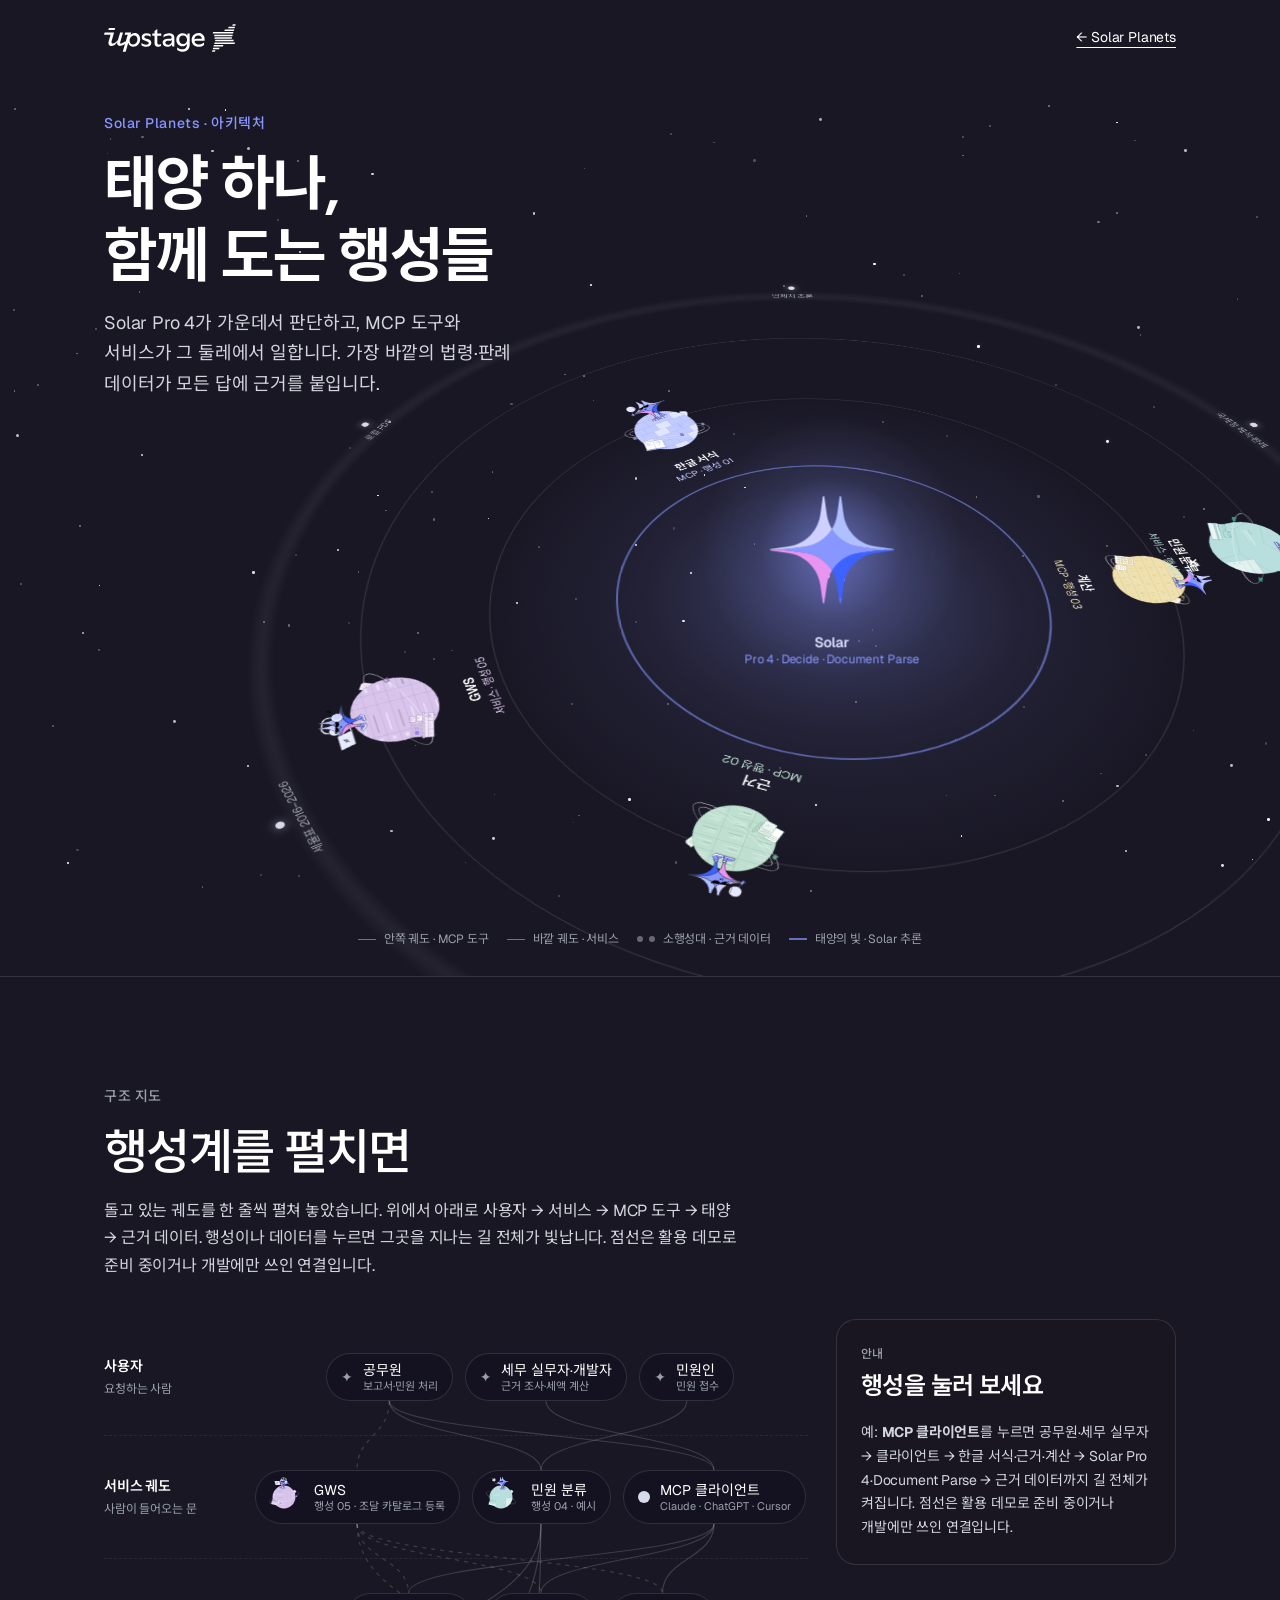
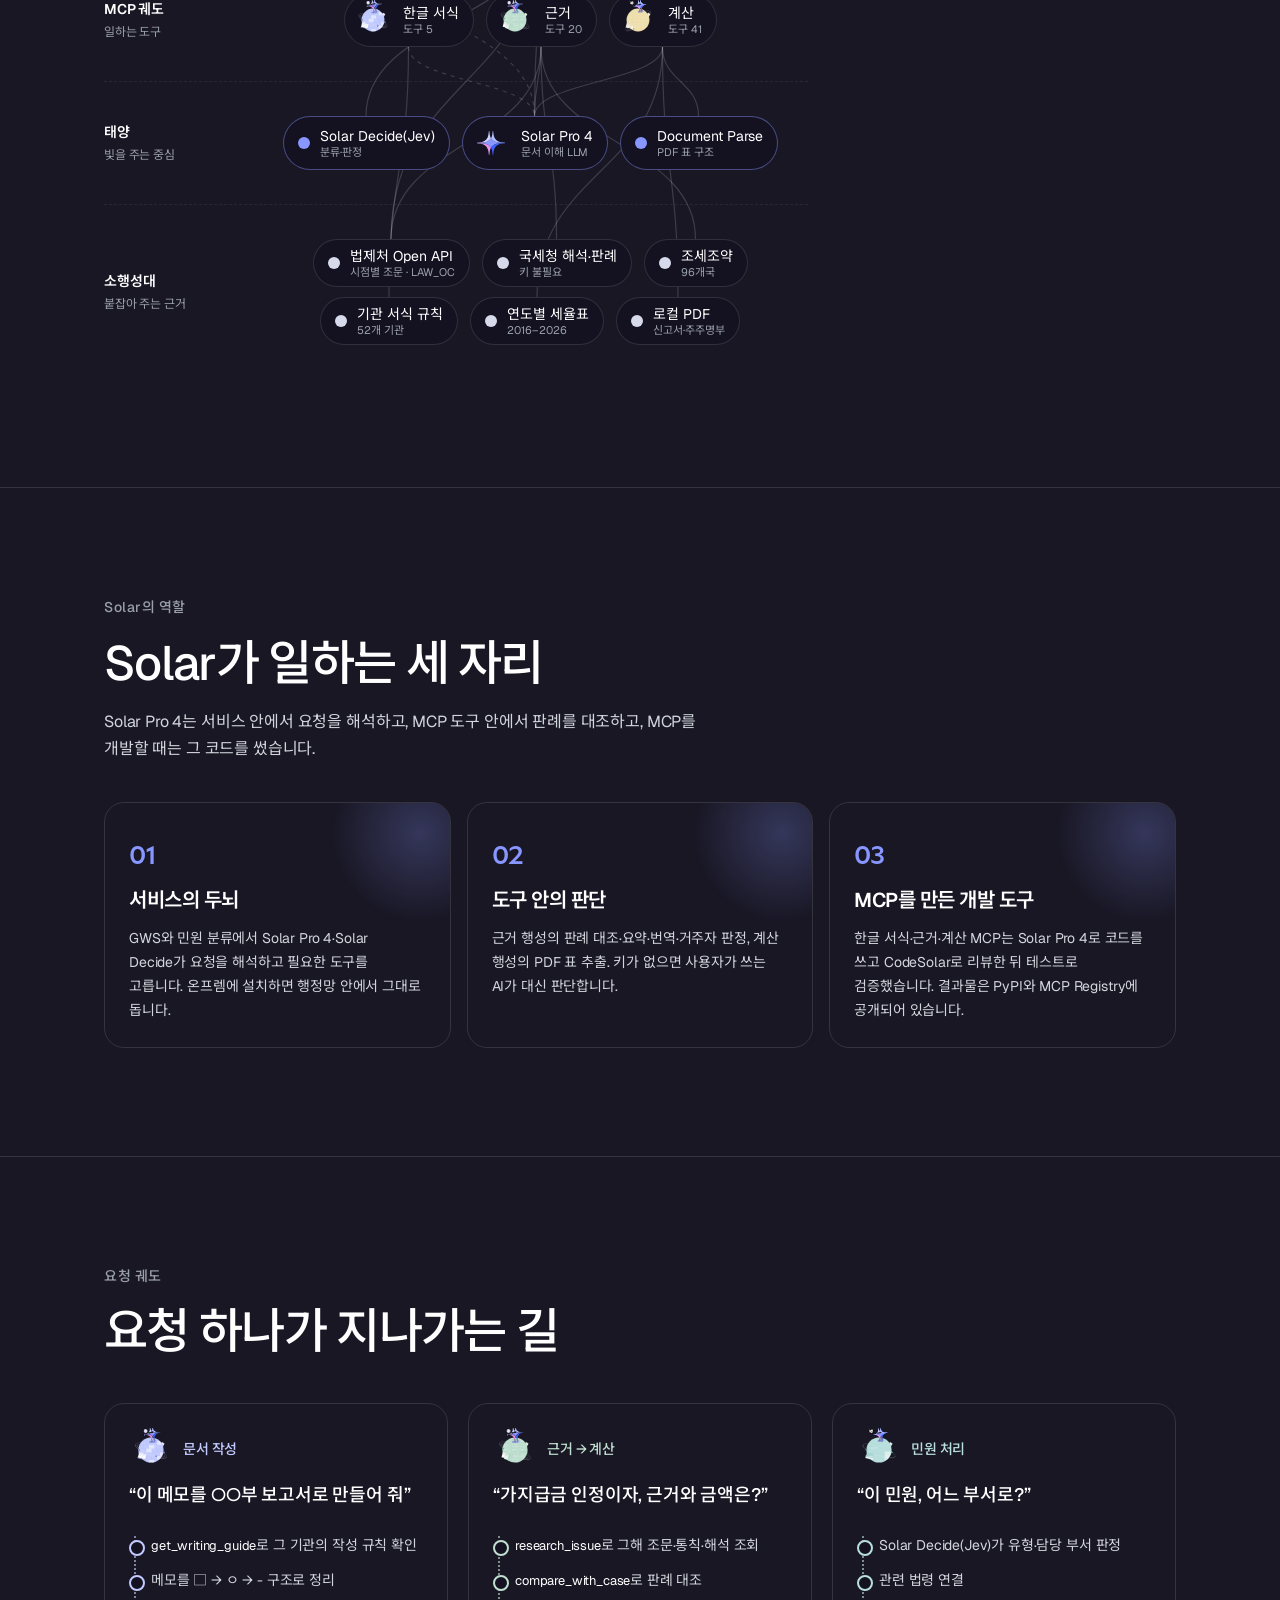
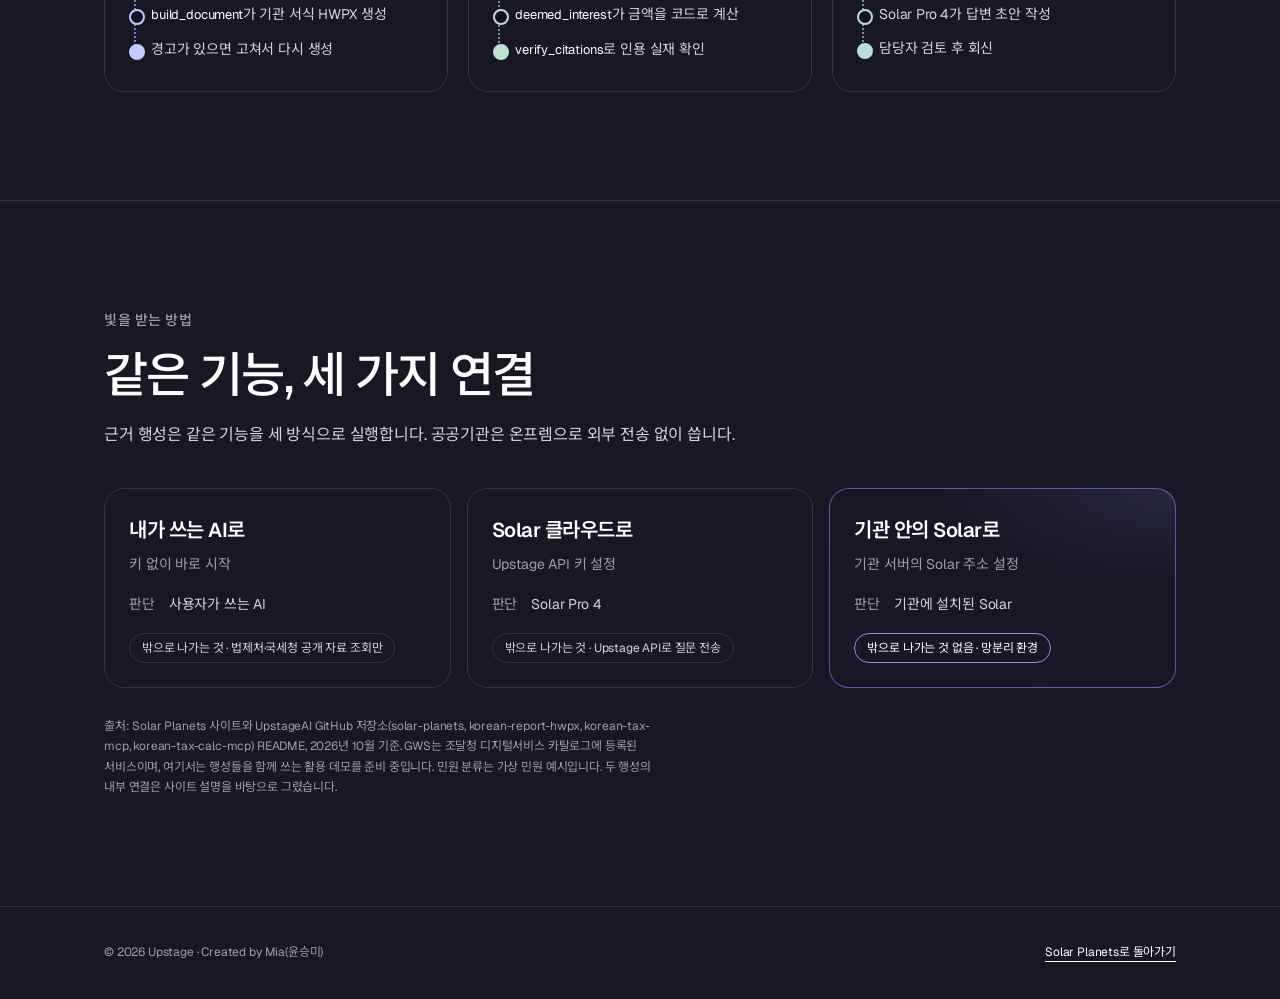
==== architecture.html @ 1eaac5a7 "Architecture copy: plain-language modes, GWS status, scoped dev claim - Intro line says what each pa" ====
<!doctype html>
<html lang="ko"><head><meta charset="utf-8"><meta name="viewport" content="width=device-width,initial-scale=1">
<meta name="description" content="Solar를 중심으로 함께 도는 공공·세무 AI 행성들의 구조">
<title>Solar Planets 아키텍처</title>
<link rel="icon" type="image/svg+xml" href="assets/brand/upstage_symbol_color.svg">
<link rel="stylesheet" href="https://fonts.googleapis.com/css2?family=Geist:wght@400;500;600;700&amp;family=Noto+Sans+KR:wght@400;500;600;700&amp;display=swap">
<link rel="stylesheet" href="assets/lift/primitives.css"><link rel="stylesheet" href="assets/lift/website.css"><link rel="stylesheet" href="assets/lift/base.website.css"><link rel="stylesheet" href="assets/lift/korean.css"><link rel="stylesheet" href="assets/lift/a11y.website.css"><link rel="stylesheet" href="assets/lift/motion.css"><link rel="stylesheet" href="assets/planet-theme.css?v=20261013-accent-01"><link rel="stylesheet" href="design.css?v=20261014-paging-02">
<style>
@media(max-width:760px){html{scroll-snap-type:none!important}.footer{scroll-snap-align:none}}
:root{--tilt:56deg;--muted:var(--_dark---text-muted);--body:var(--_dark---text-body);--line:var(--_dark---border-subtle)}

/* 1. 은하계 */
.galaxy{position:relative;min-height:min(100svh,980px);display:grid;grid-template-rows:auto 1fr;overflow:hidden}
.galaxy-copy{position:relative;z-index:3;padding-top:clamp(16px,4vh,48px)}
.eyebrow{color:var(--planet-sun);font-size:var(--web-text-sm);font-weight:500;letter-spacing:.04em}
.galaxy h1{font:600 clamp(36px,5.2vw,72px)/1.08 var(--font-display);letter-spacing:-.02em;margin-top:12px}
.galaxy .lede{color:var(--body);font-size:var(--web-text-md);margin-top:16px;max-width:34ch}
.stage{position:relative;min-height:min(78vh,820px);perspective:1800px;perspective-origin:50% 30%}
.plane{position:absolute;left:50%;top:52%;width:0;height:0;transform-style:preserve-3d;transform:rotateX(var(--tilt))}
.orbit{position:absolute;left:0;top:0;width:calc(var(--r)*2);height:calc(var(--r)*2);margin:calc(var(--r)*-1) 0 0 calc(var(--r)*-1);border-radius:50%;border:1px solid rgba(255,255,255,.14);transform-style:preserve-3d;animation:spin var(--t) linear infinite}
.orbit.belt{border:0;background:radial-gradient(closest-side,transparent calc(100% - 26px),rgba(255,255,255,.05) calc(100% - 14px),transparent 100%)}
.orbit.ripple{border-color:rgba(136,150,255,.35);animation:ripple 6s ease-out infinite;border-width:2px}
.orbit.ripple.r2{animation-delay:-3s}
.arm{position:absolute;inset:0;transform:rotate(var(--a));transform-style:preserve-3d;pointer-events:none}
.body{position:absolute;left:50%;top:0;width:0;height:0;transform-style:preserve-3d}
.face{position:absolute;left:0;top:0;transform-style:preserve-3d;animation:counter var(--t) linear infinite;pointer-events:auto}
.face > *{transform:translate(-50%,-30%)}
@keyframes spin{to{transform:rotate(360deg)}}
@keyframes counter{from{transform:rotate(calc(var(--a)*-1)) rotateX(calc(var(--tilt)*-1))}to{transform:rotate(calc(var(--a)*-1 - 360deg)) rotateX(calc(var(--tilt)*-1))}}
@keyframes ripple{0%{transform:scale(.25);opacity:.8}100%{transform:scale(1.25);opacity:0}}
.stage:hover .orbit,.stage:hover .face,.stage:focus-within .orbit,.stage:focus-within .face{animation-play-state:paused}
@media(prefers-reduced-motion:reduce){.orbit,.face{animation:none!important}.face{transform:rotate(calc(var(--a)*-1)) rotateX(calc(var(--tilt)*-1))}.orbit.ripple{display:none}}

.sun{position:absolute;left:0;top:0;transform:rotateX(calc(var(--tilt)*-1));transform-style:preserve-3d}
.sun a{position:absolute;transform:translate(-50%,-66%);display:grid;justify-items:center;gap:6px;text-decoration:none;color:var(--_dark---text)}
.sun img{position:relative;width:clamp(150px,22vmin,280px);height:auto;animation:breathe 5s ease-in-out infinite}
.sun a::before{content:"";position:absolute;left:50%;top:42%;width:150%;aspect-ratio:1;transform:translate(-50%,-50%);border-radius:50%;background:radial-gradient(closest-side,rgba(136,150,255,.55),rgba(136,150,255,.12) 55%,transparent);pointer-events:none}
@keyframes breathe{50%{transform:scale(1.06)}}
@media(prefers-reduced-motion:reduce){.sun img{animation:none}}
.sun-glow{position:absolute;left:0;top:0;width:76vmin;height:76vmin;margin:-38vmin 0 0 -38vmin;border-radius:50%;background:radial-gradient(closest-side,rgba(136,150,255,.32),rgba(136,150,255,.08) 55%,transparent);pointer-events:none}

.planet{display:grid;justify-items:center;gap:2px;text-decoration:none;color:var(--_dark---text);width:var(--s);border-radius:16px}
.planet img{width:100%;height:auto;transition:transform .3s,filter .3s}
.planet:hover img,.planet:focus-visible img{transform:scale(1.08);filter:drop-shadow(0 0 24px color-mix(in srgb,var(--c) 60%,transparent))}
.tag{font-size:12px;line-height:1.35;text-align:center;white-space:nowrap;margin-top:-6%}
.tag b{display:block;font-size:14px;font-weight:600}
.tag span{color:var(--c)}
.asteroid{display:grid;justify-items:center;gap:6px;color:var(--muted);font-size:11px;white-space:nowrap}
.asteroid i{width:8px;height:8px;border-radius:50%;background:#d7daea;box-shadow:0 0 10px rgba(255,255,255,.5)}
.legend{position:absolute;z-index:3;left:0;right:0;bottom:clamp(12px,3vh,32px);display:flex;flex-wrap:wrap;justify-content:center;gap:8px 18px;color:var(--muted);font-size:var(--web-text-xs)}
.legend span::before{content:"";display:inline-block;width:18px;height:0;border-top:1px solid rgba(255,255,255,.4);vertical-align:middle;margin-right:8px}
.legend .l-belt::before{border-top:6px dotted rgba(255,255,255,.35)}
.legend .l-light::before{border-top:2px solid rgba(136,150,255,.7)}

/* 공통 섹션 */
.band{padding-block:clamp(72px,12vh,140px);border-top:1px solid var(--line)}
.band h2{max-width:22ch}
.band .lead{color:var(--body);margin-top:14px;max-width:58ch}
.kicker{color:var(--muted);font-size:var(--web-text-sm);font-weight:500;letter-spacing:.04em;margin-bottom:12px}

/* 2. 구조 지도 */
.map-wrap{display:grid;gap:28px;margin-top:40px}
.map{position:relative}
.map svg.edges{position:absolute;inset:0;width:100%;height:100%;pointer-events:none;overflow:visible}
.edge{fill:none;stroke:rgba(255,255,255,.16);stroke-width:1.2;transition:stroke .25s,stroke-width .25s,opacity .25s}
.edge.dashed{stroke-dasharray:4 5}
.map.focus .edge{opacity:.12}
.map.focus .edge.on{opacity:1;stroke:var(--ec,#fff);stroke-width:2.2}
.layer{position:relative;display:grid;grid-template-columns:132px 1fr;gap:16px;align-items:center;padding-block:34px}
.layer + .layer{border-top:1px dashed rgba(255,255,255,.07)}
.layer-name{font-size:var(--web-text-sm);font-weight:600}
.layer-name small{display:block;color:var(--muted);font-weight:400;font-size:12px;margin-top:2px;line-height:1.4}
.nodes{display:flex;flex-wrap:wrap;gap:10px 12px;justify-content:center;position:relative;z-index:1}
.node{display:inline-flex;align-items:center;gap:10px;min-height:48px;padding:6px 14px 6px 8px;border:1px solid var(--line);border-radius:999px;background:var(--_dark---surface-deep);color:var(--_dark---text);font:inherit;font-size:var(--web-text-sm);cursor:pointer;transition:border-color .2s,opacity .2s,box-shadow .2s}
.node img{width:40px;height:40px}
.node .dot{width:12px;height:12px;border-radius:50%;background:var(--c,#d7daea);margin-left:6px}
.node .star{color:var(--muted);margin-left:6px}
.node small{display:block;color:var(--muted);font-size:11px;line-height:1.3}
.node span{text-align:left;line-height:1.3}
.node.sunnode{border-color:color-mix(in srgb,var(--planet-sun) 45%,transparent)}
.map.focus .node{opacity:.35}
.map.focus .node.on{opacity:1;border-color:var(--c,#fff);box-shadow:0 0 0 1px var(--c,#fff),0 0 24px -6px var(--c,#fff)}
.node:focus-visible{outline:2px solid #fff;outline-offset:3px}
.panel{border:1px solid var(--line);border-radius:20px;padding:24px;background:color-mix(in srgb,var(--_dark---surface) 60%,transparent)}
.panel .p-top{display:flex;gap:14px;align-items:center}
.panel .p-top img{width:72px;height:72px}
.panel .p-tag{font-size:12px;color:var(--c,var(--muted));font-weight:500;letter-spacing:.04em}
.panel h3{font-size:var(--web-text-xl);font-weight:600;margin:2px 0 0}
.panel .p-sub{color:var(--c,var(--body));font-size:var(--web-text-sm);margin-top:2px}
.panel p.p-desc{color:var(--body);font-size:var(--web-text-sm);margin-top:14px;line-height:var(--ko-leading-body)}
.panel dl{display:grid;grid-template-columns:auto 1fr;gap:8px 14px;margin:16px 0 0;font-size:var(--web-text-sm)}
.panel dt{color:var(--muted)}.panel dd{margin:0;color:var(--body)}
.panel code,.flow code,.mode code{color:var(--_dark---text);font-size:.92em}
.panel .scene-actions{margin-top:14px}

/* 3. 태양이 주는 것 */
.gifts{display:grid;gap:16px;margin-top:40px}
.gift{position:relative;border:1px solid var(--line);border-radius:20px;padding:28px 24px 24px;overflow:hidden}
.gift::before{content:"";position:absolute;right:-60px;top:-60px;width:180px;height:180px;border-radius:50%;background:radial-gradient(closest-side,rgba(136,150,255,.25),transparent)}
.gift .num{color:var(--planet-sun);font:600 var(--web-text-2xl)/1 var(--font-display)}
.gift h3{font-size:var(--web-text-lg);font-weight:600;margin:14px 0 0}
.gift p{color:var(--body);font-size:var(--web-text-sm);margin-top:10px;line-height:var(--ko-leading-body)}

/* 4. 요청 궤도 */
.flows{display:grid;gap:20px;margin-top:40px}
.flow{border:1px solid var(--line);border-radius:20px;padding:24px;--c:var(--planet-sun)}
.flow .ask{font-size:var(--web-text-md);font-weight:500;margin-top:8px}
.flow .who{display:flex;align-items:center;gap:10px;color:var(--c);font-size:var(--web-text-sm);font-weight:500}
.flow .who img{width:44px;height:44px}
.flow ol{list-style:none;margin:18px 0 0;padding:0 0 0 22px;position:relative}
.flow ol::before{content:"";position:absolute;left:5px;top:8px;bottom:8px;border-left:2px dotted color-mix(in srgb,var(--c) 60%,transparent)}
.flow li{position:relative;color:var(--body);font-size:var(--web-text-sm);line-height:1.6;padding:6px 0}
.flow li::before{content:"";position:absolute;left:-22px;top:12px;width:12px;height:12px;border-radius:50%;background:var(--_dark---surface-deep);border:2px solid var(--c)}
.flow li:last-child::before{background:var(--c)}
.flow li::before{animation:step-glow 4.8s ease-in-out infinite}
.flow li:nth-child(2)::before{animation-delay:1.2s}
.flow li:nth-child(3)::before{animation-delay:2.4s}
.flow li:nth-child(4)::before{animation-delay:3.6s}
@keyframes step-glow{0%,100%{box-shadow:0 0 0 0 transparent;background:var(--_dark---surface-deep)}8%{box-shadow:0 0 0 4px color-mix(in srgb,var(--c) 25%,transparent),0 0 18px 4px color-mix(in srgb,var(--c) 70%,transparent);background:var(--c)}24%{box-shadow:0 0 0 0 transparent;background:var(--_dark---surface-deep)}}
.flow li:last-child::before{animation-name:step-glow-end}
@keyframes step-glow-end{0%,100%{box-shadow:0 0 0 0 transparent}8%{box-shadow:0 0 0 4px color-mix(in srgb,var(--c) 25%,transparent),0 0 22px 6px color-mix(in srgb,var(--c) 80%,transparent)}24%{box-shadow:0 0 0 0 transparent}}
@media(prefers-reduced-motion:reduce){.flow li::before{animation:none}}

/* 5. 연결 방식 */
.modes{display:grid;gap:16px;margin-top:40px}
.mode{border:1px solid var(--line);border-radius:20px;padding:24px}
.mode.pick{border-color:color-mix(in srgb,var(--planet-sun) 55%,transparent);background:radial-gradient(120% 80% at 100% 0,rgba(136,150,255,.12),transparent 60%)}
.mode h3{font-size:var(--web-text-lg);font-weight:600;margin:0}
.mode .set{margin-top:6px;color:var(--muted);font-size:var(--web-text-sm)}
.mode dl{display:grid;grid-template-columns:auto 1fr;gap:8px 14px;margin:16px 0 0;font-size:var(--web-text-sm)}
.mode dt{color:var(--muted)}.mode dd{margin:0;color:var(--body)}
.mode .send{display:inline-block;margin-top:16px;padding:4px 12px;border-radius:999px;font-size:12px;border:1px solid var(--line);color:var(--body)}
.mode.pick .send{border-color:var(--planet-sun);color:var(--_dark---text)}
.source{color:var(--muted);font-size:var(--web-text-xs);margin-top:28px;max-width:70ch;line-height:1.7}

@media(min-width:900px){
 .galaxy-copy{position:absolute;left:0;right:0;top:0}
 .stage{min-height:min(100svh,980px)}
 .plane{top:58%;left:65%}
 .map-wrap{grid-template-columns:minmax(0,1fr) 340px;align-items:start}
 .panel{position:sticky;top:24px}
 .gifts,.flows,.modes{grid-template-columns:repeat(3,1fr)}
}
@media(max-width:899px){
 .stage{min-height:92vw}
 .plane{top:50%}
 .tag{font-size:10px}.tag b{font-size:12px}
 .asteroid{font-size:9px}
 .layer{grid-template-columns:1fr;gap:10px}
 .nodes{justify-content:flex-start}
 .legend{position:static;margin-top:8px;padding-bottom:16px}
}
</style>
</head><body data-ds-surface="dark">
<div class="space-background" aria-hidden="true"></div>
<a class="skip-link button" href="#main" data-ds-focus>본문으로 건너뛰기</a>
<header><div class="container header-inner"><a class="brand" href="https://www.upstage.ai/" aria-label="Upstage 공식 웹사이트" data-ds-focus><img src="assets/brand/upstage_lockup_white.svg" width="132" height="28" alt="Upstage"></a><a class="text-link header-link" href="index.html" data-ds-focus>← Solar Planets</a></div></header>
<main id="main" tabindex="-1">

<section class="galaxy" aria-labelledby="g-title">
<div class="galaxy-copy"><div class="container">
<p class="eyebrow">Solar Planets · 아키텍처</p>
<h1 id="g-title">태양 하나,<br>함께 도는 행성들</h1>
<p class="lede">Solar Pro 4가 가운데서 판단하고, MCP 도구와 서비스가 그 둘레에서 일합니다. 가장 바깥의 법령·판례 데이터가 모든 답에 근거를 붙입니다.</p>
</div></div>
<div class="stage" id="stage">
<div class="plane">
 <div class="sun-glow"></div>
 <div class="orbit ripple" style="--r:24vmin;--t:6s"></div>
 <div class="orbit ripple r2" style="--r:24vmin;--t:6s"></div>
 <div class="orbit" style="--r:38vmin;--t:90s">
  <div class="arm" style="--a:-30deg"><div class="body"><div class="face"><a class="planet" href="#map" data-go="hwpx" style="--s:clamp(100px,14vmin,180px);--c:var(--planet-hwpx)"><img src="assets/arch/hwpx.svg" alt=""><span class="tag"><b>한글 서식</b><span>MCP · 행성 01</span></span></a></div></div></div>
  <div class="arm" style="--a:200deg"><div class="body"><div class="face"><a class="planet" href="#map" data-go="tax" style="--s:clamp(100px,14vmin,180px);--c:var(--planet-tax)"><img src="assets/arch/tax.svg" alt=""><span class="tag"><b>근거</b><span>MCP · 행성 02</span></span></a></div></div></div>
  <div class="arm" style="--a:85deg"><div class="body"><div class="face"><a class="planet" href="#map" data-go="calc" style="--s:clamp(100px,14vmin,180px);--c:var(--planet-calc)"><img src="assets/arch/calc.svg" alt=""><span class="tag"><b>계산</b><span>MCP · 행성 03</span></span></a></div></div></div>
 </div>
 <div class="orbit" style="--r:52vmin;--t:150s">
  <div class="arm" style="--a:80deg"><div class="body"><div class="face"><a class="planet" href="#map" data-go="decide" style="--s:clamp(116px,16vmin,200px);--c:var(--planet-decide)"><img src="assets/arch/decide.svg" alt=""><span class="tag"><b>민원 분류</b><span>서비스 · 행성 04</span></span></a></div></div></div>
  <div class="arm" style="--a:250deg"><div class="body"><div class="face"><a class="planet" href="#map" data-go="gws" style="--s:clamp(116px,16vmin,200px);--c:var(--planet-gws)"><img src="assets/arch/gws.svg" alt=""><span class="tag"><b>GWS</b><span>서비스 · 행성 05</span></span></a></div></div></div>
 </div>
 <div class="orbit belt" style="--r:64vmin;--t:240s">
  <div class="arm" style="--a:0deg"><div class="body"><div class="face"><span class="asteroid"><i></i>법제처 조문</span></div></div></div>
  <div class="arm" style="--a:60deg"><div class="body"><div class="face"><span class="asteroid"><i></i>국세청 해석·판례</span></div></div></div>
  <div class="arm" style="--a:120deg"><div class="body"><div class="face"><span class="asteroid"><i></i>조세조약 96개국</span></div></div></div>
  <div class="arm" style="--a:180deg"><div class="body"><div class="face"><span class="asteroid"><i></i>기관 서식 52곳</span></div></div></div>
  <div class="arm" style="--a:240deg"><div class="body"><div class="face"><span class="asteroid"><i></i>세율표 2016–2026</span></div></div></div>
  <div class="arm" style="--a:300deg"><div class="body"><div class="face"><span class="asteroid"><i></i>로컬 PDF</span></div></div></div>
 </div>
 <div class="sun"><a href="#map" data-go="pro4" aria-label="Solar 코어 — 구조 지도에서 보기"><img src="assets/arch/sun.svg" alt=""><span class="tag"><b>Solar</b><span style="color:var(--planet-sun)">Pro 4 · Decide · Document Parse</span></span></a></div>
</div>
<p class="legend"><span>안쪽 궤도 · MCP 도구</span><span>바깥 궤도 · 서비스</span><span class="l-belt">소행성대 · 근거 데이터</span><span class="l-light">태양의 빛 · Solar 추론</span></p>
</div>
</section>

<section class="band" id="map" aria-labelledby="map-title"><div class="container">
<p class="kicker">구조 지도</p>
<h2 id="map-title">행성계를 펼치면</h2>
<p class="lead">돌고 있는 궤도를 한 줄씩 펼쳐 놓았습니다. 위에서 아래로 사용자 → 서비스 → MCP 도구 → 태양 → 근거 데이터. 행성이나 데이터를 누르면 그곳을 지나는 길 전체가 빛납니다. 점선은 활용 데모로 준비 중이거나 개발에만 쓰인 연결입니다.</p>
<div class="map-wrap">
<div class="map" id="mapEl">
<svg class="edges" id="edges" aria-hidden="true"></svg>
<div class="layer"><p class="layer-name">사용자<small>요청하는 사람</small></p><div class="nodes">
 <button class="node" data-id="u-official"><span class="star">✦</span><span>공무원<small>보고서·민원 처리</small></span></button>
 <button class="node" data-id="u-tax"><span class="star">✦</span><span>세무 실무자·개발자<small>근거 조사·세액 계산</small></span></button>
 <button class="node" data-id="u-citizen"><span class="star">✦</span><span>민원인<small>민원 접수</small></span></button>
</div></div>
<div class="layer"><p class="layer-name">서비스 궤도<small>사람이 들어오는 문</small></p><div class="nodes">
 <button class="node" data-id="gws" style="--c:var(--planet-gws)"><img src="assets/arch/gws.svg" alt=""><span>GWS<small>행성 05 · 조달 카탈로그 등록</small></span></button>
 <button class="node" data-id="decide" style="--c:var(--planet-decide)"><img src="assets/arch/decide.svg" alt=""><span>민원 분류<small>행성 04 · 예시</small></span></button>
 <button class="node" data-id="client"><span class="dot"></span><span>MCP 클라이언트<small>Claude · ChatGPT · Cursor</small></span></button>
</div></div>
<div class="layer"><p class="layer-name">MCP 궤도<small>일하는 도구</small></p><div class="nodes">
 <button class="node" data-id="hwpx" style="--c:var(--planet-hwpx)"><img src="assets/arch/hwpx.svg" alt=""><span>한글 서식<small>도구 5</small></span></button>
 <button class="node" data-id="tax" style="--c:var(--planet-tax)"><img src="assets/arch/tax.svg" alt=""><span>근거<small>도구 20</small></span></button>
 <button class="node" data-id="calc" style="--c:var(--planet-calc)"><img src="assets/arch/calc.svg" alt=""><span>계산<small>도구 41</small></span></button>
</div></div>
<div class="layer"><p class="layer-name">태양<small>빛을 주는 중심</small></p><div class="nodes">
 <button class="node sunnode" data-id="jev" style="--c:var(--planet-sun)"><span class="dot"></span><span>Solar Decide(Jev)<small>분류·판정</small></span></button>
 <button class="node sunnode" data-id="pro4" style="--c:var(--planet-sun)"><img src="assets/arch/sun.svg" alt=""><span>Solar Pro 4<small>문서 이해 LLM</small></span></button>
 <button class="node sunnode" data-id="dp" style="--c:var(--planet-sun)"><span class="dot"></span><span>Document Parse<small>PDF 표 구조</small></span></button>
</div></div>
<div class="layer"><p class="layer-name">소행성대<small>붙잡아 주는 근거</small></p><div class="nodes">
 <button class="node" data-id="law"><span class="dot"></span><span>법제처 Open API<small>시점별 조문 · LAW_OC</small></span></button>
 <button class="node" data-id="nts"><span class="dot"></span><span>국세청 해석·판례<small>키 불필요</small></span></button>
 <button class="node" data-id="treaty"><span class="dot"></span><span>조세조약<small>96개국</small></span></button>
 <button class="node" data-id="forms"><span class="dot"></span><span>기관 서식 규칙<small>52개 기관</small></span></button>
 <button class="node" data-id="rates"><span class="dot"></span><span>연도별 세율표<small>2016–2026</small></span></button>
 <button class="node" data-id="pdf"><span class="dot"></span><span>로컬 PDF<small>신고서·주주명부</small></span></button>
</div></div>
</div>
<aside class="panel" id="panel" aria-live="polite"></aside>
</div>
</div></section>

<section class="band" aria-labelledby="gift-title"><div class="container">
<p class="kicker">Solar의 역할</p>
<h2 id="gift-title">Solar가 일하는 세 자리</h2>
<p class="lead">Solar Pro 4는 서비스 안에서 요청을 해석하고, MCP 도구 안에서 판례를 대조하고, MCP를 개발할 때는 그 코드를 썼습니다.</p>
<div class="gifts">
<div class="gift"><p class="num">01</p><h3>서비스의 두뇌</h3><p>GWS와 민원 분류에서 Solar Pro 4·Solar Decide가 요청을 해석하고 필요한 도구를 고릅니다. 온프렘에 설치하면 행정망 안에서 그대로 돕니다.</p></div>
<div class="gift"><p class="num">02</p><h3>도구 안의 판단</h3><p>근거 행성의 판례 대조·요약·번역·거주자 판정, 계산 행성의 PDF 표 추출. 키가 없으면 사용자가 쓰는 AI가 대신 판단합니다.</p></div>
<div class="gift"><p class="num">03</p><h3>MCP를 만든 개발 도구</h3><p>한글 서식·근거·계산 MCP는 Solar Pro 4로 코드를 쓰고 CodeSolar로 리뷰한 뒤 테스트로 검증했습니다. 결과물은 PyPI와 MCP Registry에 공개되어 있습니다.</p></div>
</div>
</div></section>

<section class="band" aria-labelledby="flow-title"><div class="container">
<p class="kicker">요청 궤도</p>
<h2 id="flow-title">요청 하나가 지나가는 길</h2>
<div class="flows">
<div class="flow" style="--c:var(--planet-hwpx)"><p class="who"><img src="assets/arch/hwpx.svg" alt="">문서 작성</p><p class="ask">“이 메모를 ○○부 보고서로 만들어 줘”</p><ol><li><code>get_writing_guide</code>로 그 기관의 작성 규칙 확인</li><li>메모를 □ → ㅇ → - 구조로 정리</li><li><code>build_document</code>가 기관 서식 HWPX 생성</li><li>경고가 있으면 고쳐서 다시 생성</li></ol></div>
<div class="flow" style="--c:var(--planet-tax)"><p class="who"><img src="assets/arch/tax.svg" alt="">근거 → 계산</p><p class="ask">“가지급금 인정이자, 근거와 금액은?”</p><ol><li><code>research_issue</code>로 그해 조문·통칙·해석 조회</li><li><code>compare_with_case</code>로 판례 대조</li><li><code>deemed_interest</code>가 금액을 코드로 계산</li><li><code>verify_citations</code>로 인용 실재 확인</li></ol></div>
<div class="flow" style="--c:var(--planet-decide)"><p class="who"><img src="assets/arch/decide.svg" alt="">민원 처리</p><p class="ask">“이 민원, 어느 부서로?”</p><ol><li>Solar Decide(Jev)가 유형·담당 부서 판정</li><li>관련 법령 연결</li><li>Solar Pro 4가 답변 초안 작성</li><li>담당자 검토 후 회신</li></ol></div>
</div>
</div></section>

<section class="band" aria-labelledby="mode-title"><div class="container">
<p class="kicker">빛을 받는 방법</p>
<h2 id="mode-title">같은 기능, 세 가지 연결</h2>
<p class="lead">근거 행성은 같은 기능을 세 방식으로 실행합니다. 공공기관은 온프렘으로 외부 전송 없이 씁니다.</p>
<div class="modes">
<div class="mode"><h3>내가 쓰는 AI로</h3><p class="set">키 없이 바로 시작</p><dl><dt>판단</dt><dd>사용자가 쓰는 AI</dd></dl><span class="send">밖으로 나가는 것 · 법제처·국세청 공개 자료 조회만</span></div>
<div class="mode"><h3>Solar 클라우드로</h3><p class="set">Upstage API 키 설정</p><dl><dt>판단</dt><dd>Solar Pro 4</dd></dl><span class="send">밖으로 나가는 것 · Upstage API로 질문 전송</span></div>
<div class="mode pick"><h3>기관 안의 Solar로</h3><p class="set">기관 서버의 Solar 주소 설정</p><dl><dt>판단</dt><dd>기관에 설치된 Solar</dd></dl><span class="send">밖으로 나가는 것 없음 · 망분리 환경</span></div>
</div>
<p class="source">출처: Solar Planets 사이트와 UpstageAI GitHub 저장소(solar-planets, korean-report-hwpx, korean-tax-mcp, korean-tax-calc-mcp) README, 2026년 10월 기준. GWS는 조달청 디지털서비스 카탈로그에 등록된 서비스이며, 여기서는 행성들을 함께 쓰는 활용 데모를 준비 중입니다. 민원 분류는 가상 민원 예시입니다. 두 행성의 내부 연결은 사이트 설명을 바탕으로 그렸습니다.</p>
</div></section>

</main><footer class="footer"><div class="container footer-inner"><p>© 2026 Upstage · Created by Mia(윤승미)</p><a class="text-link" href="index.html" data-ds-focus>Solar Planets로 돌아가기</a></div></footer>

<script>
(() => {
  const gh = r => [['GitHub',`https://github.com/UpstageAI/${r}`],['PyPI',`https://pypi.org/project/${r}/`]];
  const D = {
    'u-official':{tag:'사용자',name:'공무원',desc:'보고서·보도자료 작성, 민원 처리, 근거 확인.'},
    'u-tax':{tag:'사용자',name:'세무 실무자 · 개발자',desc:'세법 근거 조사, 세액 계산, 신고서 사전검토. MCP 클라이언트에 도구를 붙여 씁니다.'},
    'u-citizen':{tag:'사용자',name:'민원인',desc:'민원을 접수하면 유형과 담당 부서가 판정됩니다.'},
    gws:{img:'gws',c:'var(--planet-gws)',tag:'서비스 · 행성 05',name:'GWS',sub:'Government Working Space',desc:'한 공간에서 문서를 읽고·쓰고·근거를 찾는 정부 업무 공간. 조달청 디지털서비스 카탈로그에 등록된 서비스이고, 앞의 행성들을 함께 쓰는 활용 데모를 준비하고 있습니다.',rows:[['Solar','Solar Pro 4'],['조달','조달청 디지털서비스 카탈로그 등록'],['행성 소개','활용 데모 준비 중 (행성 01–04 연결)']]},
    decide:{img:'decide',c:'var(--planet-decide)',tag:'서비스 · 행성 04',name:'민원 분류',sub:'Solar Decide(Jev) 시연 · Created by 성덕희',desc:'민원 유형과 담당 부서를 판정하고, 법령을 연결해 답변 초안까지 만듭니다. 가상 민원 예시입니다.',rows:[['Solar','Solar Decide(Jev) + Solar Pro 4 직접 사용'],['데이터','법령'],['해결한 불편','부서 배정 전담자가 필요할 만큼 많은 민원']],links:[['데모','https://solardecide.vercel.app/']]},
    client:{tag:'서비스',name:'MCP 클라이언트',sub:'Claude · ChatGPT · Cursor 등',desc:'설치 한 줄(uvx)로 MCP 서버를 붙여 바로 씁니다.'},
    hwpx:{img:'hwpx',c:'var(--planet-hwpx)',tag:'MCP · 행성 01',name:'한글 서식',sub:'korean-report-hwpx · 도구 5',desc:'메모 → 구조 JSON → 기관 서식 HWPX. AI 초안을 한글 서식에 다시 옮겨 붙이던 일을 없앱니다.',rows:[['Solar','개발에 사용(Solar Pro 4). 런타임은 로컬, 키 불필요'],['데이터','52개 기관 서식 규칙']],links:gh('korean-report-hwpx')},
    tax:{img:'tax',c:'var(--planet-tax)',tag:'MCP · 행성 02',name:'근거',sub:'korean-tax-mcp · 도구 20',desc:'해석·판례·통칙·시점별 조문, 인용 검증, 거주자 판정. 근거를 알 수 없던 AI 답변에 출처를 붙입니다.',rows:[['키','해석·판례 조회는 키 불필요, 시점별 조문은 법제처 키 필요'],['Solar','대조·요약·번역·판정 (내 AI / Solar 클라우드 / 기관 안의 Solar)']],links:gh('korean-tax-mcp')},
    calc:{img:'calc',c:'var(--planet-calc)',tag:'MCP · 행성 03',name:'계산',sub:'korean-tax-calc-mcp · 도구 41',desc:'세액은 코드가 계산하고 결과마다 근거 조문을 붙입니다. 계산에는 생성형 AI를 쓰지 않습니다.',rows:[['Solar','PDF 도구 3개만 Document Parse + Solar'],['데이터','세율표 2016–2026, 신고서 PDF']],links:gh('korean-tax-calc-mcp')},
    pro4:{img:'sun',c:'var(--planet-sun)',tag:'태양',name:'Solar Pro 4',sub:'한국어 문서 이해 LLM',desc:'모든 행성이 도는 중심. 범정부 초거대 AI 공통기반에 등록되어 있고 기관 온프렘에도 설치할 수 있습니다.',rows:[['MCP 도구','근거·계산(실행 중), 한글 서식(개발에 사용)'],['서비스','민원 분류, GWS가 직접 사용']],links:[['upstage.ai','https://www.upstage.ai/']]},
    jev:{c:'var(--planet-sun)',tag:'태양',name:'Solar Decide(Jev)',sub:'분류·판정 특화',desc:'민원 유형과 담당 부서를 빠르게 결정합니다.'},
    dp:{c:'var(--planet-sun)',tag:'태양',name:'Document Parse',sub:'문서 구조 추출',desc:'PDF 신고서·주주명부의 표 구조를 읽습니다. 키를 설정했을 때 씁니다.'},
    law:{tag:'소행성대',name:'법제처 Open API',sub:'시점별 조문 · 법률→시행령→시행규칙',desc:'기준일 현재 시행 중인 조문을 돌려줍니다.',rows:[['키','<code>LAW_OC</code> 필요']]},
    nts:{tag:'소행성대',name:'국세청 해석·판례',sub:'질의회신·조세심판·기본통칙·집행기준',desc:'키 없이 조회합니다.'},
    treaty:{tag:'소행성대',name:'조세조약',sub:'96개국 국문·영문 조문, 제한세율'},
    forms:{tag:'소행성대',name:'기관 서식 규칙',sub:'보도자료 2,670건 전수 조사 → 52개 기관 규칙값'},
    rates:{tag:'소행성대',name:'연도별 세율표',sub:'2016–2026',desc:'표가 없는 해는 추정하지 않고 오류를 돌려줍니다.'},
    pdf:{tag:'소행성대',name:'로컬 PDF',sub:'내 PC 자료, 신고서·주주명부'},
  };
  const E = [['u-official','gws',1],['u-official','decide'],['u-official','client'],['u-tax','client'],['u-citizen','decide'],
    ['client','hwpx'],['client','tax'],['client','calc'],['gws','hwpx',1],['gws','tax',1],['gws','calc',1],['gws','pro4',1],
    ['decide','jev'],['decide','pro4'],['decide','law'],
    ['hwpx','pro4',1],['tax','pro4'],['calc','dp'],['calc','pro4'],
    ['hwpx','forms'],['tax','law'],['tax','nts'],['tax','treaty'],['calc','rates'],['calc','pdf']];
  const map = document.getElementById('mapEl'), svg = document.getElementById('edges'), panel = document.getElementById('panel');
  const nodes = Object.fromEntries([...map.querySelectorAll('.node')].map(n => [n.dataset.id, n]));
  const paths = E.map(([a,b,d]) => { const p = document.createElementNS('http://www.w3.org/2000/svg','path'); p.setAttribute('class','edge'+(d?' dashed':'')); svg.append(p); return {a,b,p}; });
  function draw() {
    const box = map.getBoundingClientRect();
    for (const {a,b,p} of paths) {
      const ra = nodes[a].getBoundingClientRect(), rb = nodes[b].getBoundingClientRect();
      const x1 = ra.left + ra.width/2 - box.left, y1 = ra.bottom - box.top, x2 = rb.left + rb.width/2 - box.left, y2 = rb.top - box.top;
      const my = (y1 + y2) / 2;
      p.setAttribute('d', `M${x1},${y1} C${x1},${my} ${x2},${my} ${x2},${y2}`);
    }
  }
  const defaultPanel = `<p class="p-tag">안내</p><h3>행성을 눌러 보세요</h3><p class="p-desc">예: <b>MCP 클라이언트</b>를 누르면 공무원·세무 실무자 → 클라이언트 → 한글 서식·근거·계산 → Solar Pro 4·Document Parse → 근거 데이터까지 길 전체가 켜집니다. 점선은 활용 데모로 준비 중이거나 개발에만 쓰인 연결입니다.</p>`;
  let active = null;
  function show(id) {
    if (active === id || !id) { active = null; map.classList.remove('focus'); Object.values(nodes).forEach(n=>{n.classList.remove('on');n.setAttribute('aria-pressed','false')}); paths.forEach(e=>e.p.classList.remove('on')); panel.innerHTML = defaultPanel; panel.style.removeProperty('--c'); return; }
    active = id; const n = D[id]; const near = new Set([id]); const lit = new Set();
    map.classList.add('focus');
    // follow the whole path: everything that flows into this node, and everything it flows into
    const walk = (start, dir) => { const q = [start], seen = new Set([start]); while (q.length) { const cur = q.shift();
      paths.forEach(e => { const from = dir === 'down' ? e.a : e.b, to = dir === 'down' ? e.b : e.a;
        if (from === cur) { lit.add(e); near.add(to); if (!seen.has(to)) { seen.add(to); q.push(to); } } }); } };
    walk(id, 'down'); walk(id, 'up');
    paths.forEach(e => { e.p.classList.toggle('on', lit.has(e)); e.p.style.setProperty('--ec', n.c || '#fff'); });
    Object.entries(nodes).forEach(([k,el]) => { el.classList.toggle('on', near.has(k)); el.setAttribute('aria-pressed', String(k===id)); });
    panel.style.setProperty('--c', n.c || 'var(--_dark---text-body)');
    const rows = (n.rows||[]).map(([k,v])=>`<dt>${k}</dt><dd>${v}</dd>`).join('');
    const links = (n.links||[]).map(([t,u])=>`<a class="text-link" href="${u}" target="_blank" rel="noopener" data-ds-focus>${t} <span aria-hidden="true">↗</span><span class="sr-only"> (새 탭)</span></a>`).join('');
    panel.innerHTML = `<div class="p-top">${n.img?`<img src="assets/arch/${n.img}.svg" alt="">`:''}<div><p class="p-tag">${n.tag}</p><h3>${n.name}</h3>${n.sub?`<p class="p-sub">${n.sub}</p>`:''}</div></div>${n.desc?`<p class="p-desc">${n.desc}</p>`:''}${rows?`<dl>${rows}</dl>`:''}${links?`<div class="scene-actions">${links}</div>`:''}`;
  }
  Object.entries(nodes).forEach(([id,el]) => { el.type='button'; el.setAttribute('aria-pressed','false'); el.setAttribute('data-ds-focus',''); el.addEventListener('click', () => show(id)); });
  document.querySelectorAll('[data-go]').forEach(a => a.addEventListener('click', () => { const id = a.dataset.go; setTimeout(() => { if (active !== id) show(id); }, 350); }));
  panel.innerHTML = defaultPanel;
  new ResizeObserver(draw).observe(map); addEventListener('resize', draw); document.fonts?.ready.then(draw); draw();
})();
</script>
<script src="background-stars.js"></script>
</body></html>
---- assets/lift/primitives.css ----
/*
 * primitives.css — DESIGN_v2.md §2 공유 Primitive.
 *
 * Product · Website · Marketing 세 context 가 함께 읽는 층이다.
 * DESIGN.marketing.md §0 · DESIGN.website.md §0 이 "§2 공유 Primitive" 를
 * 필독으로 선언한다.
 *
 * 2026-08-25 tokens.product.css 에서 분리했다. 값은 한 글자도 바꾸지 않았고
 * 원장은 여전히 하나다 — 각 토큰은 여기 아니면 저기 한 곳에만 정의된다.
 * 여기 있는 것: 색 램프(L1) · 그림자 베이스 · 컨테이너 · 간격 · radius ·
 * elevation · tracking/leading · motion · z-index.
 * 여기 없는 것: L2 SEMANTIC · L3 COMPONENT · .dark — tokens.product.css 에 있고,
 * 그건 Product/Website 전용이다 (forbidden-rules M-1).
 *
 * Values are HSL (hue saturation% lightness%) unless noted.
 */

:root {
  /* ========== L1 PRIMITIVES — NEUTRALS ========== */
  --color-neutral-0: 0 0% 100%; /* #FFFFFF */
  --color-neutral-50: 240 25% 98%; /* #FAFAFC */
  --color-neutral-100: 240 16% 96%; /* #F4F4F7 */
  --color-neutral-200: 240 10% 90%; /* #E4E4E9 */
  --color-neutral-300: 240 8% 83%; /* #D1D1D8 */
  --color-neutral-400: 240 6% 65%; /* #A1A1AB */
  /* D-2: 400(2.58)과 500(4.86) 사이에 3:1을 넘는 첫 단계가 없었다. */
  --color-neutral-450: 240 5% 58%; /* #8F8F99 — 입력 테두리 */
  --color-neutral-500: 240 4% 46%; /* #71717A */
  --color-neutral-600: 240 5% 34%; /* #52525B */
  --color-neutral-700: 240 5% 26%; /* #3F3F46 */
  --color-neutral-800: 240 4% 16%; /* #27272A */
  --color-neutral-900: 240 6% 10%; /* #18181B */
  --color-neutral-950: 240 9% 4%; /* #0A0A0C */

  /* ========== L1 PRIMITIVES — BRAND (PRIMARY) ========== */
  --color-brand-50: 227 100% 96%; /* #EBF0FF */
  --color-brand-100: 229 100% 93%; /* #DBE2FF */
  --color-brand-200: 231 100% 88%; /* #C2CBFF */
  --color-brand-300: 233 100% 80%; /* #99A5FF */
  --color-brand-400: 239 100% 73%; /* #7578FF — Primary (dark mode) */
  --color-brand-500: 244 100% 66%; /* #5B52FF — Primary (light mode) */
  --color-brand-600: 248 91% 59%; /* #4D33F4 */
  --color-brand-700: 249 69% 51%; /* #3F23DB */
  --color-brand-800: 249 66% 40%; /* #3725AE — Eyebrow dark / accent fg */
  --color-brand-900: 249 62% 27%; /* #322790 — Accent bg (dark) */
  --color-brand-950: 236 50% 13%; /* #161650 */

  /* ========== L1 PRIMITIVES — GREEN-YELLOW (SECONDARY) ========== */
  --color-green-yellow-200: 67 100% 80%; /* #F3FF99 */
  --color-green-yellow-400: 84 100% 65%; /* #B8FF4D — Secondary action */
  --color-green-yellow-900: 101 100% 21%; /* #226B00 */

  /* ========== L1 PRIMITIVES — SEMANTIC (RED/GREEN/BLUE/YELLOW) ========== */
  --color-red-50: 356 100% 97%;
  --color-red-400: 350 100% 61%;
  /* D-1: 3단계 램프로는 4.5:1을 만족하는 빨강이 없어 중간 단계를 넣었다. */
  --color-red-500: 350 100% 45%; /* #E60026 — destructive base */
  --color-red-550: 350 95% 42%; /* #D10527 — dark hover */
  --color-red-600: 350 92% 40%; /* #C40827 — hover / light 에러 텍스트 */
  --color-red-700: 350 88% 34%; /* #A30A24 — active */
  --color-red-900: 350 86% 29%;
  --color-green-50: 158 85% 96%;
  --color-green-400: 165 100% 34%;
  --color-green-900: 163 88% 20%;
  --color-blue-50: 202 100% 97%;
  --color-blue-400: 212 56% 53%;
  --color-blue-900: 201 100% 27%;
  --color-yellow-50: 46 100% 95%;
  --color-yellow-400: 36 100% 57%;
  --color-yellow-900: 39 100% 27%;

  /* ========== L1 PRIMITIVES — CATEGORICAL (10 SET) ========== */
  --color-coral-50: 28 100% 93%;
  --color-coral-400: 14 100% 70%; /* #FF8A66 */
  --color-coral-800: 358 81% 34%;
  --color-skyblue-50: 193 64% 94%;
  --color-skyblue-500: 200 81% 54%; /* #2BA9E9 */
  --color-skyblue-800: 217 100% 33%;
  --color-olive-50: 81 78% 89%;
  --color-olive-600: 81 82% 33%; /* #699A0F */
  --color-olive-900: 104 100% 16%;
  --color-purple-50: 260 100% 96%;
  --color-purple-400: 259 87% 66%; /* #8D5DF4 — Product purple alt (NOT --ups-purple) */
  --color-purple-700: 257 69% 43%;
  --color-mint-50: 184 100% 95%;
  --color-mint-500: 182 100% 40%; /* #00C5CC */
  --color-mint-800: 190 95% 26%;
  --color-magenta-50: 304 100% 96%;
  --color-magenta-500: 323 84% 60%; /* #EF43AD */
  --color-magenta-700: 329 82% 42%;
  --color-teal-50: 162 63% 94%;
  --color-teal-600: 175 84% 32%; /* #0D968B */
  --color-teal-900: 174 80% 20%;
  --color-burgundy-50: 339 77% 95%;
  --color-burgundy-500: 340 56% 54%; /* #CB4874 */
  --color-burgundy-800: 339 87% 29%;

  /* ========== L1 PRIMITIVES — CHART PALETTE ========== */
  /* Keep aligned with the Product token source in this repo. */
  --color-chart-1: var(--color-brand-500);
  --color-chart-2: var(--color-green-yellow-400);
  --color-chart-3: var(--color-coral-400);
  --color-chart-4: var(--color-mint-500);
  --color-chart-5: var(--color-magenta-500);
  --color-chart-6: var(--color-skyblue-500);
  --color-chart-7: var(--color-teal-600);
  --color-chart-8: var(--color-burgundy-500);
  --color-chart-9: var(--color-olive-600);
  --color-chart-10: var(--color-neutral-500);

  /* ========== L1 PRIMITIVES — CHART BRAND RAMP ========== */
  /* 단일 지표를 순위대로 보여줄 때의 기본값. 브랜드 스케일 한 계열만 쓴다. */
  --color-chart-brand-1: var(--color-brand-500);
  --color-chart-brand-2: var(--color-brand-400);
  --color-chart-brand-3: var(--color-brand-300);
  --color-chart-brand-4: var(--color-brand-200);
  --color-chart-brand-5: var(--color-brand-100);

  /* ========== SHADOW BASE ========== */
  /* Keep aligned with the Product token source in this repo. */
  --shadow-color: 220 30% 10%;
  --shadow-strength: 0.08;
  /* ========== L1 PRIMITIVES — LAYOUT MAX-WIDTH ========== */
  --max-w-content: 1200px;
  --max-w-header: 1000px;
  --max-w-card: 384px;

  /* ========== SPACING SCALE ========== */
  --space-1: 4px;
  --space-2: 8px;
  --space-3: 12px;
  --space-4: 16px;
  --space-5: 20px;
  --space-6: 24px;
  --space-7: 28px;
  --space-8: 32px;
  --space-9: 36px;
  --space-10: 40px;
  --space-11: 44px;
  /* 64px 이상은 토큰 없음 — Tailwind class 직접 사용 */

  /* ========== RADIUS ========== */
  --radius: 0.5rem; /* 8px */
  --radius-lg: 1rem; /* 16px */

  /* ========== ELEVATION ========== */
  /* Keep aligned with the Product token source in this repo. */
  --shadow-sm: 0 1px 2px
    hsl(var(--shadow-color) / calc(var(--shadow-strength) + 0.02));
  --shadow-md:
    0 4px 6px -1px hsl(var(--shadow-color) / var(--shadow-strength)),
    0 2px 4px -2px hsl(var(--shadow-color) / var(--shadow-strength));
  --shadow-lg:
    0 10px 15px -3px hsl(var(--shadow-color) / 0.1),
    0 4px 6px -4px hsl(var(--shadow-color) / 0.1);
  --shadow-xl:
    0 20px 25px -5px hsl(var(--shadow-color) / 0.15),
    0 8px 10px -6px hsl(var(--shadow-color) / 0.15);

  /* ========== TRACKING / LEADING ========== */
  --tracking-display: -0.04em;
  --tracking-headline: -0.03em;
  --tracking-title: -0.02em;
  --tracking-body: 0;
  --tracking-label: +0.04em;
  --tracking-eyebrow: +0.1em;
  --tracking-uppercase: +0.06em;
  --leading-display: 1.05;
  --leading-headline: 1.15;
  --leading-title: 1.25;
  --leading-body: 1.55;
  --leading-caption: 1.45;
  --measure-body: 65ch;
  --measure-narrow: 45ch;
  --paragraph-gap: 0.75em;

  /* ========== MOTION ========== */
  /* Keep aligned with the Product token source in this repo. */
  --duration-fast: 150ms; /* @kind other */
  --duration-normal: 300ms; /* @kind other */
  --duration-slow: 500ms; /* @kind other */

  /* ========== Z-INDEX (replace magic numbers) ========== */
  /* Keep aligned with the Product token source in this repo. */
  --z-sticky: 1100; /* @kind other */
  --z-popover: 1300; /* @kind other */
  --z-modal: 1400; /* @kind other */
  --z-toast: 1500; /* @kind other */
}
---- assets/lift/website.css ----
/* ============================================================
 * tokens/website.css — Website context 토큰
 * ============================================================
 * Ground truth: 라이브 upstage.ai 공유 스타일시트
 *   cdn.prod.website-files.com/.../upstage-staging.webflow.shared.969637469.css
 *   2026-08-21 **전수 실측** — 발행 정적 41 + CMS 템플릿 대표 11 = 52페이지.
 *   측정 원자료: raw/docs/design/site-audit/measurements.json
 *
 * 라이브에 실제로 존재하는 변수 원장 (사용량 순)
 *   --colors--             23개 · 263 셀렉터 · 52페이지 · 10,635 요소
 *   --style--              4개  ·  68 셀렉터 · 52페이지 ·  3,554 요소  (radius)
 *   --_primitives_font---  26개 · 139 셀렉터 · 52페이지 ·  1,082 요소  (Layer 1.5)
 *   --_semantic---         36개 ·  61 셀렉터 · 52페이지 ·    753 요소  (Product 유래)
 *   --_sub---              37개 — untitled-ui / spark-library / elements-webflow-library
 *                          구매 템플릿 잔재다. **편입하지 않는다.**
 *   --cc-                  13개 · 14페이지    --_dark--- 13개 · /mabc-2026 전용
 *
 * v0.4.0까지 DESIGN.website.md는 "Website 전용 CSS를 만들지 않는다"고 했으나,
 * 실제로는 Webflow에 249개 변수가 살아 있고 Sprint W1 산출물이 번들 밖에서
 * 그걸 추종하고 있었다. Solar hub는 이 위에 --sh-* 페이지 스코프를 얹어 만들어졌다.
 *
 * 레이어
 *   Layer 1    Webflow ground truth (--colors--*). staging에서 바뀌면 따라간다. 임의 수정 금지
 *   Layer 1.5  타입 원장 (--web-font-* / --web-text-* / --web-leading-* / --web-weight-*) — 라이브 원값
 *   Layer 2    Semantic intent (--surface-* / --text-* / --action-* / --border-*)
 *   Layer 3    Dark theme (--_dark---*) · 범용 역할값 (--cc-*) — 라이브 원값
 *   Layer 4    Web 고유 축 (--section-* / --gutter-web / --shadow-* / --focus-ring-web-*)
 *
 * Layer 2는 이 DS가 지어낸 이름이다. Webflow에는 없다.
 * 라이브에서 같은 자리를 맡는 건 --_semantic---* 인데, 그쪽은 Product(shadcn) 계보라
 * 웹 시맨틱으로 쓰기엔 어휘가 맞지 않는다. Layer 2를 유지하되 Layer 1 위에 얹는다.
 *
 * 다른 파일을 쓸 것
 *   breakpoint                    → tokens/layout.css (--bp-web-tablet 991 / -mobile-land 767
 *                                   / -mobile-port 479). 라이브 미디어쿼리와 일치 확인됨
 *   radius                        → tokens/product.css. 라이브 --style--radius-{0,8,16}px 와 대응
 *   UI 내부 간격                  → tokens/product.css (--space-1…11, 4→44px)
 *
 * ⚠ 이름 충돌 주의
 *   Product의 --space-5는 20px, --space-7은 28px다.
 *   Solutions 프로토타입은 같은 이름을 24px·48px로 쓰고 있었다.
 *   섹션 리듬은 --section-* 을 쓴다. --space-* 를 웹 섹션 간격에 재정의하지 말 것.
 *
 * forbidden-rules W-4: 사용 코드에서는 var(--*)로만 호출한다. raw hex 금지.
 *   이 파일의 정의부 hex는 source of truth라 예외 (P-7 location 기준).
 * ============================================================ */

:root {

  /* ---------- Layer 1 · Webflow ground truth (23개, 라이브 실측) ---------- */
  --colors--white:            #ffffff;  /* 라이브는 `white` 키워드. 값 동일 */
  --colors--black:            #0a0d14;
  --colors--black-space:      #0d1320;  /* 인쇄·딥 다크 표면 */
  --colors--transparent:      transparent;
  --colors--grey:             #70757f;
  --colors--grey-dark:        #525866;
  --colors--grey-light:       #fafafa;
  --colors--grey-background:  #3c043b;  /* ※ 이름과 달리 자주색. 라이브 원값 */
  --colors--line-gray:        #cdd0d5;  /* 기본 hairline */
  --colors--base--subtle:     #f9fafb;
  --colors--muted--default:   #f3f4f6;
  --colors--shadow:           #14142b0f;  /* 그림자 색(알파 포함) */
  --colors--purple-50:        #ecf0ff;
  --colors--purple-100:       #dde3ff;
  --colors--purple-500:       #5b52ff;  /* CTA primary · key palette */
  --colors--purple-700:       #442ad8;  /* CTA hover */
  --colors--purple-950:       #1e1650;
  --colors--purple-1000:      #191722;  /* 다크 표면 */
  --colors--blue-light:       #0d61f80d;
  --colors--green-yellow-50:  #f6ffe5;
  --colors--green-yellow-100: #e9ffc7;
  --colors--green-yellow-200: #d2ff95;  /* highlight — 다크 위 punctuation */

  /* Webflow 오타 별칭. 라이브에는 purple-200이 없고 오타 puple-200만 있다.
     정타를 정본으로 두고 오타를 별칭으로 건다. Webflow에서 고쳐지면 별칭을 제거한다. */
  --colors--purple-200: #c2cbff;
  --colors--puple-200: var(--colors--purple-200);  /* [DEPRECATED] */

  /* ---------- Layer 1.5 · 타입 원장 (33개 = 데스크톱 25 + 태블릿 이하 8) ----------
     라이브 --_primitives_font---* 를 옮긴 것이다. 52페이지 전부에서 139개 셀렉터가 참조한다.
     이름만 --web- 으로 줄였다.

     라이브 26개 중 25개를 옮겼다. 뺀 1개는 --weight--regural(=300) — 오타이고 값도
     틀렸다(regular은 400인데 300은 Light). --weight--regular(=400)은 그대로 있으니
     그쪽을 쓴다. Webflow에서 오타 변수를 지울 것.

     타입 스케일도 반응형이다. Webflow 변수 모드가 브레이크포인트에 물려 있어 변수 자체가
     ≤991에서 재정의된다. ≤767은 ≤991과 값이 같아 단계는 **2단**이다. */
  --web-font-display:  Espeak, Arial, sans-serif;
  --web-font-body:     Geist, sans-serif;
  --web-font-mono:     "Geist Mono";
  --web-font-body-ko:  "Noto Sans KR", sans-serif;
  --web-font-body-ja:  "Noto Sans JP", sans-serif;

  /* 🔴 --web-font-mono 는 code · pre · kbd · samp 안에서만 쓴다 (forbidden-rules ALL-5).
     eyebrow · kicker · 날짜 · 라벨 · 수치 · 배지에 쓰지 말 것. 2026-08-21 실측에서
     라이브 mono 규칙 22개 중 21개가 코드 블록이 아니었다. mono는 "이건 코드다"라는
     신호인데, 장식으로 쓰면 그 신호가 닳는다.
     강조가 필요하면 크기(--web-text-sm) · 굵기(--web-weight-medium) · letter-spacing ·
     색으로 만든다.

     ⚠ 라이브는 ≤991에서 --font-mono 를 Geist(=본문 폰트)로 덮어쓴다. 코드 블록이
     모바일에서 mono가 아니게 된다. Webflow 변수 모드 실수로 보이므로 따라가지 않는다. */

  /* 데스크톱 */
  --web-text-display: 3.6rem;
  --web-text-5xl:     3rem;
  --web-text-4xl:     2.5rem;
  --web-text-3xl:     2rem;
  --web-text-2xl:     1.75rem;
  --web-text-xl:      1.5rem;
  --web-text-lg:      1.25rem;
  --web-text-md:      1.125rem;
  --web-text-base:    1rem;
  --web-text-sm:      0.875rem;
  --web-text-xs:      0.75rem;

  --web-leading-tight:   1.1;
  --web-leading-snug:    1.2;
  --web-leading-normal:  1.4;
  --web-leading-relaxed: 1.6;

  --web-weight-normal:   400;
  --web-weight-regular:  400;
  --web-weight-medium:   500;
  --web-weight-semibold: 600;
  --web-weight-bold:     700;

  /* 태블릿 이하 (≤991px). ≤767px도 같은 값이다. */
  --web-text-display-sm: 2.25rem;
  --web-text-5xl-sm:     2rem;
  --web-text-4xl-sm:     1.75rem;
  --web-text-3xl-sm:     1.5rem;
  --web-text-2xl-sm:     1.5rem;
  --web-text-xl-sm:      1.25rem;
  --web-text-lg-sm:      1.125rem;
  --web-text-md-sm:      1rem;
  /* base·sm·xs는 안 꺾인다 */

  /* ---------- Layer 2 · Semantic intent ----------
     Website는 Product 토큰 뒤에 로드된다(DESIGN.website.md). 그래서 같은 이름을 다시
     정의하면 조용히 이긴다. 의도한 재정의는 2026-08-21 기준 아래 둘뿐이다.

       --surface-purple   marketing.css #f4f2ff  → 여기 --colors--purple-100 (#dde3ff)
       --border-subtle    product.css neutral-100 → 여기 #e5e7eb

     둘 다 라이브 실측값이라 website에서는 이쪽이 맞다. 새로 겹치는 이름이 생기면
     tools/verify_bundle.py 의 cross_file_shadow 가 잡는다 — 잡히면 의도인지 사고인지
     판단해서 여기 목록에 적거나 이름을 바꾼다. */
  --surface-canvas:   var(--colors--white);          /* 기본 본문 섹션 */
  --surface-subtle:   var(--colors--base--subtle);   /* 카드 grid 배경 */
  --surface-tint:     var(--colors--purple-50);      /* Hero·강조 섹션 */
  --surface-purple:   var(--colors--purple-100);     /* 교차 섹션 */
  /* 🔴 [미사용] --surface-hero — 2026-08-21 실측 결론: **히어로에 배경색을 쓰지 않는다.**
     라이브 히어로 16개 중 라이트 13개가 전부 background-color: transparent 다.
     색이 있는 건 다크 3개(#0a0d14 · #191722)와 sh-hero(#ffffff = 페이지 배경)뿐이다.
     이 값(#ced0ff)을 쓰는 히어로는 0개이고, 옛 --hero-bg(#EAE6FF)도 마찬가지다.
     "어느 값이 맞나"를 정할 게 아니라 안 쓰는 것이다. 호출하지 말 것.
     다크 히어로는 --_dark---surface 를, 배경 이미지형은 --colors--purple-1000 을 쓴다.
     값은 하위호환을 위해 남긴다 — 다음 메이저에서 제거. */
  --surface-hero:     #ced0ff;                       /* [DEPRECATED] 사용처 0 */
  --surface-tertiary: var(--colors--blue-light);     /* tertiary band */
  --surface-dark:     var(--colors--purple-1000);    /* Footer·CTA dark */
  --surface-nav:      #151727;                       /* Web nav (--web-nav-background) */
  --text-primary:    var(--colors--black);
  --text-secondary:  var(--colors--grey);
  --text-body:       var(--colors--grey-dark);
  --text-on-dark:    rgba(255, 255, 255, 0.7);
  --text-on-dark-muted: rgba(255, 255, 255, 0.5);
  --surface-on-dark-subtle: rgba(255, 255, 255, 0.04); /* 다크 위 faint fill (S8 lead-form spec 카드) */
  --action-primary:        var(--colors--purple-500);
  --action-primary-hover:  var(--colors--purple-700);
  --action-primary-fg:     var(--colors--white);
  --action-ghost-fg:       var(--colors--black);
  --action-ghost-border:   var(--colors--line-gray);

  /* ---------- Form input (2026-08-25 실측 + 접근성 보정) ----------
     프로덕션 실측은 border #e5e7eb · placeholder rgba(156,163,175,.8) 였다.
     흰 배경 대비가 각각 **1.24:1 · 2.06:1** 로 WCAG 1.4.11(3:1) · 1.4.3(4.5:1)에
     한참 못 미쳐, 라이브를 그대로 옮기지 않고 보정값을 정본으로 채택한다.
     이 파일에서 라이브보다 접근성을 우선한 유일한 지점이다. */
  --form-input-border:       var(--cc-ink-50);      /* #0d0d1280 → 3.63:1 (1.4.11 통과) */
  --form-input-placeholder:  var(--text-secondary); /* #70757f   → 4.63:1 (1.4.3 통과) */
  --form-input-fg:           var(--cc-ink);         /* #0d0d12   → 19.38:1 */
  --form-input-focus-border: var(--cc-key);         /* #5b52ff   → 5.13:1 */
  --border-default:  var(--colors--line-gray);
  --border-subtle:   #e5e7eb;
  --border-on-dark:  rgba(255, 255, 255, 0.15);   /* 다크 surface 위 경계 (S8 lead-form) */

  /* ---------- Layer 3 · Dark theme (라이브 --_dark---*, 13개) ---------- */
  /* 삼중 대시는 Webflow 컬렉션 표기 그대로다.
     2026-08-21 실측 정정: 이 원장을 쓰는 페이지는 「/mabc-2026」 하나뿐이다(64 셀렉터·179 요소).
     Solar hub는 이걸 쓰지 않는다 — 자기 페이지 스코프 --sh-* 를 쓴다.
     프로덕션 다크는 4갈래로 갈라져 있다. kit/context/website-section-patterns.md §다크 섹션 참조. */
  --_dark---surface:        #191722;
  --_dark---surface-subtle: #201e2b;
  --_dark---surface-deep:   #141221;
  --_dark---card:           #262336;
  --_dark---text:           #fff;
  --_dark---text-body:      #d2d5db;
  --_dark---text-muted:     #9aa0aa;
  --_dark---border:         #ffffff38;
  --_dark---border-subtle:  #ffffff1f;
  --_dark---fill:           #99a5ff21;
  --_dark---accent:         #99a5ff;
  --_dark---accent-hover:   #7f8bff;
  --_dark---accent-fg:      #18181b;

  /* ---------- Layer 3 · 범용 역할값 (--cc-*, 13개) ---------- */
  /* 2026-08-21 실측 정정: 이름 때문에 "customer story"로 적어 뒀으나 아니다.
     14개 페이지에서 .lang-btn · .text-lead-hero · .button-secondary · .article-kicker
     · .pt-* 가 참조한다. /blog · /events · /privacy-policy · /terms-of-service ·
     /solutions/* · /solar-llms 등 전 영역에 걸쳐 있고, 정작 /customers 에는 없다.
     성격은 잉크·뮤티드·키컬러의 역할값 세트다. --cc-dark-surface 는 Solutions
     다크 밴드(.section-pages-dark)의 배경이기도 하다. */
  --cc-ink:              #0d0d12;
  --cc-ink-80:           #0d0d12cc;
  --cc-ink-50:           #0d0d1280;
  --cc-ink-20:           #0d0d1226;
  --cc-ink-08:           #0d0d120f;
  --cc-muted:            #5a5a60;
  --cc-muted-soft:       #525866;
  --cc-key:              #5b52ff;
  --cc-key-hover:        #4840e0;
  --cc-highlight:        #d2ff95;
  --cc-surface-light:    #f5f5f6;
  --cc-surface-key-soft: #f4f2ff;
  --cc-dark-surface:     #0d0d12;

  /* ---------- Layer 4 · Web 고유 축 ---------- */

  /* 섹션 리듬 — 2026-08-21 라이브 52페이지 실측. Product --space-*(4→44px)로는
     웹 섹션 간격을 못 만든다.

     ⚠ 선언값과 실효값이 다르다. 라이브 래퍼 컨벤션이 Padding Global > Container 라서
     섹션은 반드시 `.padding-global.padding-section-*` 콤보로 걸린다. 그런데 콤보
     특이도 (0,2,0)이 미디어쿼리 안 단독 규칙 (0,1,0)을 이긴다. 아래는 **실효값**이다.

       .padding-section-small   48px            ≤767 32px      (9회 · 7페이지)
       .padding-section-medium  96px            ≤479 48px      (75회 · 36페이지)
       .padding-section-large   —  52페이지 사용 0회 (선언만 존재)

     medium의 단독 선언은 5rem(80px)이고 991/767 단계도 선언돼 있지만, 실제로는
     콤보가 6rem으로 덮어써서 ≤479까지 96px로 간다. 단독 사용은 0건이다.
     large는 128/96/64 사다리가 살아 있으나 쓰는 페이지가 없다 — 정본으로 삼지 않는다. */
  --section-sm: 48px;          /* ≤767 → --section-sm-mobile */
  --section-sm-mobile: 32px;
  --section-md: 96px;          /* ≤479 → --section-md-mobile. 991·767에서 안 꺾인다 */
  --section-md-mobile: 48px;
  --section-lg: 128px;         /* 선언만 존재. 쓰기 전에 라이브 사용처를 먼저 만들 것 */

  /* 좌우 거터·컨테이너. .padding-global / .container-* 실측. */
  --gutter-web: 40px;          /* ≤767: 20px */
  --gutter-web-tablet: 40px;   /* 991 구간 오버라이드 없음 — 데스크톱과 같다 */
  --gutter-web-mobile: 20px;
  --container-web-large: 80rem;  /* 1280px */
  --container-web-small: 48rem;  /* 768px */

  /* 레거시 별칭 — 신규 작업에 쓰지 말 것. 섹션 간격은 위 3단만 쓴다. */
  --section-2xs: 24px;
  --section-xs: 32px;
  --section-xl: 128px;

  /* 포커스 링 — 라이브 52페이지 중 50페이지가 커스텀 코드로 동일하게 얹고 있다(변형 0건).
     없는 2개는 /solar-llms(자체 :focus-visible 보유)와
     /upstage-for-insurance-trusted-decisions-faster.
     Product의 --focus-ring-*(3px, brand-500)과 값이 다르므로 웹은 이쪽을 쓴다.
     #4d65ff on #fff = 4.54:1 (1.4.11 기준 3:1 통과). */
  --focus-ring-web-color: #4d65ff;
  --focus-ring-web-width: 2px;
  --focus-ring-web-offset: 2px;

  /* 다크 패널·커버카드 그림자. Solar hub 커버 그리드와 Solutions 패널이 공유한다. */
  --shadow-panel: 0 24px 80px rgba(0, 0, 0, 0.34);
  --shadow-card-web: 0 14px 40px rgba(13, 13, 18, 0.08);

  /* 웹 본문 행간. Product 본문(1.6)보다 촘촘하고, 디스플레이는 더 좁다. */
  --leading-web-body: 1.45;
  --leading-web-display: 0.96;
}
---- assets/lift/base.website.css ----
/*
 * base.website.css — Website canonical component classes.
 *
 * 정본은 context/website-style-guide.md §버튼 (라이브 Client-First 스타일 가이드
 * 페이지 렌더 실측). 값은 그 표 그대로이고, 하드코딩 대신 tokens/website.css 를 쓴다.
 *
 *   .button              #5b52ff / 흰색 / 8px / 12px 18px / 16px 500
 *   .button.is-small     8px 16px
 *   .button.is-large     16px 32px
 *   .button.is-secondary 흰색 배경 / #5b52ff 글자 / 1px 퍼플 보더
 *   .button.is-text      배경·radius 없음 / 18px 500
 *
 * **기본은 콤보다** (2026-08-21 확정) — `class="button is-secondary"`.
 * 예외는 whtml import 경로 하나뿐이고, 그쪽만 평탄화한다.
 *
 * 🔴 CTA 색은 --cc-key / --cc-key-hover 다. --action-primary* 를 쓰지 않는다 —
 *    DESIGN.website.md §Intent Token Mapping 이 action.primary(CTA)를
 *    `var(--cc-key)` + `var(--cc-key-hover)` 로 못박는다. (2026-08-25 정정)
 *
 * `.mkt-btn` 은 Marketing 전용이다. Website entry 는 base.marketing.css 를 싣지
 * 않으므로 Website 산출물에서 `.mkt-btn` 을 쓰면 정의가 없어 외형이 깨진다.
 */

.button {
  display: inline-flex;
  align-items: center;
  justify-content: center;
  gap: 8px;
  padding: 12px 18px;
  background: var(--cc-key);
  color: var(--colors--white);
  border: 1px solid var(--cc-key);
  border-radius: 8px;
  font-family: var(--font-sans);
  font-size: 16px;
  font-weight: 500;
  line-height: 1.4;
  text-decoration: none;
  cursor: pointer;
}
.button:hover {
  background: var(--cc-key-hover);
  border-color: var(--cc-key-hover);
}

.button.is-small { padding: 8px 16px; }
.button.is-large { padding: 16px 32px; }

.button.is-secondary {
  background: var(--surface-canvas);
  color: var(--cc-key);
  border: 1px solid var(--cc-key);
}
.button.is-secondary:hover {
  background: var(--cc-surface-key-soft);
  border-color: var(--cc-key-hover);
  color: var(--cc-key-hover);
}

.button.is-text {
  padding: 0;
  background: none;
  border: 0;
  border-radius: 0;
  color: var(--cc-key);
  font-size: 18px;
}
.button.is-text:hover { background: none; color: var(--cc-key-hover); }

.button.is-icon,
.button.is-form-submit { padding: 12px 18px; }

/*
 * 폼 입력.
 *
 * website-style-guide.md 에는 폼 스펙이 없다(버튼만 있다). 값은 tokens/website.css
 * 의 --form-input-* 이 정본이고, 그쪽 주석에 프로덕션 실측값과 접근성 보정 근거가
 * 있다 — 라이브 border/placeholder 는 1.24:1 · 2.06:1 로 WCAG 미달이었다.
 *
 * padding 은 `8px 0` — 언더라인 입력이라 좌우 인셋을 두지 않는다. 라벨·헬프텍스트와
 * 왼쪽 정렬이 맞아야 한다.
 * 포커스 링은 a11y.website.css 가 [data-ds-focus] 로 건다. 모든 Website 입력에
 * `data-ds-focus` 를 단다 — 언더라인 색 변화만으로는 포커스 표시가 부족하다.
 */

.input-underline {
  border: 0;
  border-bottom: 1px solid var(--form-input-border);
  color: var(--form-input-fg);
  background: transparent;
  font-family: var(--font-sans);
  font-size: 14px;
  padding: 8px 0;
}
.input-underline::placeholder { color: var(--form-input-placeholder); }
.input-underline:focus { border-bottom-color: var(--form-input-focus-border); }
---- assets/lift/korean.css ----
/*
 * korean.css — 한국어 조판 규칙 SSOT.
 * DESIGN.md의 한국어 조판 항목은 이 파일의 다운스트림이다. 규칙의 기계 판독본은
 * kit/rules/korean-typography.json.
 */

:root {
  /* 한국어는 라틴보다 자간이 넓게 보인다 — 제목에서 더 조여준다 */
  --ko-tracking-display: -0.045em;
  --ko-tracking-headline: -0.035em;
  --ko-tracking-title: -0.025em;
  --ko-tracking-body: -0.01em;
  /* 한국어는 x-height가 없어 같은 px에서 크게 보인다 — 본문 행간을 늘린다 */
  --ko-leading-display: 1.2; /* @kind other */
  --ko-leading-headline: 1.3; /* @kind other */
  --ko-leading-body: 1.7; /* @kind other */
  --ko-leading-caption: 1.55; /* @kind other */
  /* 한글 1글자 ≈ 라틴 2글자 — measure를 줄인다 */
  --ko-measure-body: 40ch; /* @kind other */
  --ko-measure-narrow: 28ch; /* @kind other */
  /* D-4: 폰트 스택의 원장은 tokens/fonts.css의 --font-ko다. 여기는 별칭만 둔다 —
   * 값을 두 곳에 적으면 v0.2에서 고쳤던 원장 분리가 재발한다.
   * 이전 값("ESPeak", "Pretendard", …)은 오류였다: ESPeak는 hero 전용 display 폰트이고
   * Pretendard는 번들에 바이너리가 없으며 Noto Sans KR이 빠져 있었다. */
  --ko-font-sans: var(--font-ko);
}

/* ===== 규칙 0: 한국어 폰트 스택. 토큰을 실제로 적용한다 =====
   v0.3.0에서는 이 규칙이 없어 --ko-font-sans가 정의만 되고 죽어 있었다.
   한글이 Noto Sans KR로 보이던 것은 --font-sans의 fallback 덕분이었다. */
:lang(ko), [lang="ko"] { font-family: var(--ko-font-sans); }

/* ===== 규칙 1: 어절 단위 줄바꿈. 한국어는 keep-all이 기본 ===== */
:lang(ko), [lang="ko"] { word-break: keep-all; overflow-wrap: break-word; line-break: strict; }

/* ===== 규칙 2: 한국어 본문은 행간을 넓힌다 ===== */
:lang(ko) body, [lang="ko"] { line-height: var(--ko-leading-body); letter-spacing: var(--ko-tracking-body); }

/* ===== 규칙 3: 제목은 자간을 더 조인다 ===== */
:lang(ko) h1, [lang="ko"] h1 { letter-spacing: var(--ko-tracking-display); line-height: var(--ko-leading-display); }
:lang(ko) h2, [lang="ko"] h2 { letter-spacing: var(--ko-tracking-headline); line-height: var(--ko-leading-headline); }
:lang(ko) h3, :lang(ko) h4, [lang="ko"] h3, [lang="ko"] h4 { letter-spacing: var(--ko-tracking-title); }

/* ===== 규칙 4: measure — 한글 본문은 40ch 내외 ===== */
.ko-measure { max-width: var(--ko-measure-body); }
.ko-measure--narrow { max-width: var(--ko-measure-narrow); }

/* ===== 규칙 5: 한국어에는 대문자 변환·이탤릭을 쓰지 않는다 ===== */
:lang(ko) [style*="uppercase"], :lang(ko) .uppercase { text-transform: none; }
:lang(ko) em, [lang="ko"] em { font-style: normal; font-weight: 600; }

/* ===== 규칙 6: 숫자·단위는 tabular. 표·KPI 정렬 ===== */
:lang(ko) .num, .ko-num { font-variant-numeric: tabular-nums; letter-spacing: 0; }
---- assets/lift/a11y.website.css ----
/*
 * a11y.website.css — Website 포커스 링.
 *
 * a11y.css 의 Product 링은 3px · --color-brand-500 이다. Website 정본은 다르다 —
 * tokens/website.css Layer 4 의 --focus-ring-web-{color,width,offset}
 * (#4d65ff · 2px · offset 2px). 2026-08-21 실측에서 52페이지 중 50페이지가
 * 커스텀 코드로 이미 이 값을 얹고 있었고 변형은 0건이었다.
 * #4d65ff on 흰 배경 4.54:1 — WCAG 1.4.11 통과.
 *
 * a11y.css 뒤에 로드해 [data-ds-focus] 링만 덮는다. 나머지(스킵 링크·sr-only·
 * forced-colors)는 a11y.css 그대로다.
 */

[data-ds-focus]:focus-visible {
  outline: var(--focus-ring-web-width) solid var(--focus-ring-web-color);
  outline-offset: var(--focus-ring-web-offset);
}

@supports not selector(:focus-visible) {
  [data-ds-focus]:focus {
    outline: var(--focus-ring-web-width) solid var(--focus-ring-web-color);
    outline-offset: var(--focus-ring-web-offset);
  }
}

/* 다크 서피스(nav·footer) 위에서는 흰 링이 대비를 확보한다 */
[data-ds-surface="dark"] [data-ds-focus]:focus-visible {
  outline-color: var(--colors--white);
}
---- assets/lift/motion.css ----
/*
 * motion.css — easing, duration, keyframes, skeleton shimmer.
 * duration-fast/normal/slow는 product.css에 이미 있다 — 여기서는 확장분만 정의한다.
 */

:root {
  /* ===== Easing ===== */
  --ease-standard: cubic-bezier(0.2, 0, 0.13, 1); /* @kind other */
  --ease-decelerate: cubic-bezier(0, 0, 0.2, 1); /* @kind other */
  --ease-accelerate: cubic-bezier(0.4, 0, 1, 1); /* @kind other */
  --ease-spring: cubic-bezier(0.34, 1.4, 0.64, 1); /* @kind other */
  --ease-linear: linear; /* @kind other */

  /* ===== Duration (product.css의 fast 150 / normal 300 / slow 500 확장) ===== */
  --duration-instant: 75ms; /* @kind other */
  --duration-slower: 800ms; /* @kind other */

  /* ===== Composed transitions ===== */
  --transition-colors: color var(--duration-fast) var(--ease-standard), background-color var(--duration-fast) var(--ease-standard), border-color var(--duration-fast) var(--ease-standard); /* @kind other */
  --transition-transform: transform var(--duration-normal) var(--ease-standard); /* @kind other */
  --transition-opacity: opacity var(--duration-fast) var(--ease-standard); /* @kind other */

  /* ===== Overlay motion ===== */
  --motion-overlay-in: ds-fade-in var(--duration-fast) var(--ease-decelerate); /* @kind other */
  --motion-panel-in: ds-scale-in var(--duration-normal) var(--ease-spring); /* @kind other */
  --motion-toast-in: ds-toast-in var(--duration-normal) var(--ease-decelerate); /* @kind other */
  --motion-menu-in: ds-slide-down var(--duration-fast) var(--ease-decelerate); /* @kind other */
  --skeleton-shimmer-duration: 1400ms; /* @kind other */
}

@keyframes ds-fade-in { from { opacity: 0 } to { opacity: 1 } }
@keyframes ds-fade-out { from { opacity: 1 } to { opacity: 0 } }
@keyframes ds-slide-up { from { opacity: 0; transform: translateY(8px) } to { opacity: 1; transform: none } }
@keyframes ds-slide-down { from { opacity: 0; transform: translateY(-6px) } to { opacity: 1; transform: none } }
@keyframes ds-scale-in { from { opacity: 0; transform: scale(0.96) translateY(6px) } to { opacity: 1; transform: none } }
@keyframes ds-toast-in { from { opacity: 0; transform: translateY(12px) scale(0.98) } to { opacity: 1; transform: none } }
@keyframes ds-spin { to { transform: rotate(360deg) } }
@keyframes ds-shimmer { from { background-position: 200% 0 } to { background-position: -200% 0 } }
@keyframes ds-pulse { 0%, 100% { opacity: 1 } 50% { opacity: 0.45 } }

/* ===== Skeleton ===== */
.ds-skeleton {
  background-size: 200% 100%;
  animation: ds-shimmer var(--skeleton-shimmer-duration) var(--ease-linear) infinite;
  border-radius: 4px;
}
.ds-spinner {
  display: inline-block; width: 16px; height: 16px; border-radius: 999px;
  border: 2px solid transparent;
  animation: ds-spin var(--duration-slower) var(--ease-linear) infinite;
}

/* ===== Reduced motion — 접근성 필수 ===== */
@media (prefers-reduced-motion: reduce) {
  *, *::before, *::after {
    animation-duration: 0.01ms !important;
    animation-iteration-count: 1 !important;
    transition-duration: 0.01ms !important;
    scroll-behavior: auto !important;
  }
}
---- assets/planet-theme.css ----
/* Exact supplied artwork fills carried into scene accents; dark surfaces stay intact. */
:root{
 --planet-sun:#8896FF;
 --planet-hwpx:#C2CBFF;
 --planet-tax:#BFE0D0;
 --planet-calc:#EFE0AE;
 --planet-decide:#B8DFDD;
 --planet-gws:#D9C5EC;
}
.scene{
 --planet-accent-text:var(--planet-accent);
 --planet-accent-soft:color-mix(in srgb,var(--planet-accent) 6%,var(--_dark---surface-deep));
 --planet-accent-border:color-mix(in srgb,var(--planet-accent) 25%,var(--_dark---border-subtle));
}
#s1{--planet-accent:var(--planet-sun)}
#s2{--planet-accent:var(--planet-hwpx)}
#s3{--planet-accent:var(--planet-tax)}
#s4{--planet-accent:var(--planet-calc)}
#s5{--planet-accent:var(--planet-decide)}
#s6{--planet-accent:var(--planet-gws)}
.hero-nav a[href="#s1"]{--planet-accent:var(--planet-sun)}
.hero-nav a[href="#s2"]{--planet-accent:var(--planet-hwpx)}
.hero-nav a[href="#s3"]{--planet-accent:var(--planet-tax)}
.hero-nav a[href="#s4"]{--planet-accent:var(--planet-calc)}
.hero-nav a[href="#s5"]{--planet-accent:var(--planet-decide)}
.hero-nav a[href="#s6"]{--planet-accent:var(--planet-gws)}
---- design.css ----
@font-face{font-family:ESPeak;src:url('assets/fonts/ESPeak-Semibold.woff2') format('woff2');font-weight:600;font-style:normal;font-display:swap}
:root{color-scheme:dark;--font-ko:"Geist","Noto Sans KR",ui-sans-serif,system-ui,sans-serif;--font-display:"ESPeak","Geist","Noto Sans KR",sans-serif;--font-sans:var(--font-ko)}
*{box-sizing:border-box}
html{scroll-behavior:auto}
body{margin:0;background:var(--_dark---surface-deep);color:var(--_dark---text);font:400 var(--web-text-base)/var(--ko-leading-body) var(--font-ko);letter-spacing:var(--ko-tracking-body);word-break:keep-all;overflow-wrap:anywhere}
h1,h2,p,ul,figure{margin:0}
h1,h2{font-weight:500;text-wrap:balance}
h1{font:600 var(--web-text-display-sm)/var(--web-leading-tight) var(--font-display);letter-spacing:-.18px}
h1[lang="en"]{letter-spacing:-.18px;line-height:var(--web-leading-tight)}
h2{font-size:var(--web-text-3xl);font-weight:var(--web-weight-medium);line-height:var(--ko-leading-headline);letter-spacing:var(--ko-tracking-headline)}
img{display:block;max-width:100%;height:auto}
a{color:var(--_dark---text);text-underline-offset:5px}
.container{width:100%;max-width:var(--container-web-large);margin-inline:auto;padding-inline:var(--gutter-web-mobile);min-width:0}
.sr-only{position:absolute;width:1px;height:1px;padding:0;margin:-1px;overflow:hidden;clip-path:inset(50%);white-space:nowrap;border:0}
.skip-link{position:absolute;left:20px;top:8px;transform:translateY(-160%)}
.skip-link:focus{transform:none}
/* Canonical .button is supplied by LIFT base.website.css. */
.button{min-height:48px;min-width:44px}
.text-link{display:inline-flex;align-items:center;min-width:44px;min-height:44px;padding-block:8px}
.header-inner{display:flex;align-items:center;justify-content:space-between;gap:16px;padding-block:16px}
.brand{display:inline-flex;align-items:center;min-width:44px;min-height:44px}
.brand img{width:132px;height:auto}
.header-link{font-size:var(--web-text-sm)}

/* T1 text hero. Content sets the height; no artwork or animation is added. */
.hero{padding-block:var(--section-md-mobile);text-align:center}
.hero-content{max-width:40ch;margin-inline:auto}
.intro-line{color:var(--_dark---text-body);font-size:var(--web-text-md);margin-top:24px}
.intro-pitch{color:var(--_dark---text-body);margin-top:32px;padding-top:24px;border-top:1px solid var(--_dark---border-subtle);text-align:left}
.hero-nav{display:grid;grid-template-columns:repeat(2,minmax(0,1fr));gap:4px 20px;margin-top:24px;text-align:left}
.hero-nav a{gap:10px;font-size:var(--web-text-sm);text-decoration:none;border-bottom:1px solid var(--_dark---border-subtle)}
.hero-nav a::before{content:"";flex:0 0 6px;height:6px;border-radius:50%;background:var(--planet-accent)}
.down{color:var(--_dark---text-muted);font-size:var(--web-text-sm);margin-top:24px}

/* Follow the original .card / .planet composition.
   <=760px: large graphic first, then a full-width copy block.
   The neutral circle is 78% of its stage, matching the original image bounds. */
.scene{padding-block:12vh;background:var(--_dark---surface-deep);scroll-margin-top:0}
.scene-grid{display:grid;grid-template-columns:minmax(0,1fr);align-items:center;gap:24px;padding-inline:max(var(--gutter-web-mobile),6vw)}
.scene-copy{min-width:0;max-width:30rem}
.sub{color:var(--planet-accent);font-size:var(--web-text-sm);font-weight:500;line-height:1.6;letter-spacing:.02em;margin-top:8px}
.graphic-space{position:relative;isolation:isolate;display:grid;align-content:center;justify-items:center;gap:8px;width:min(86vw,60vh);aspect-ratio:1;justify-self:center;min-width:0;padding:16%;color:var(--_dark---text-muted);text-align:center;order:-1}
.graphic-space::before{content:"";position:absolute;inset:11%;border:1px dashed var(--_dark---border);border-radius:50%;background:var(--_dark---surface)}
.graphic-space span,.graphic-space small{position:relative}
.graphic-space span{font-size:var(--web-text-lg);color:var(--_dark---text-body)}
.graphic-space small{font-size:var(--web-text-xs);line-height:1.6}
.scene-body{min-width:0;margin-top:var(--space-6)}
.scene-text{color:var(--_dark---text-body);font-size:var(--web-text-base);line-height:var(--ko-leading-body)}
.facts{display:flex;flex-wrap:wrap;gap:var(--space-2);list-style:none;padding:0;margin-top:var(--space-4)}
.facts li{max-width:100%;padding:6px 11px;border:1px solid var(--planet-accent-border);border-radius:999px;background:var(--planet-accent-soft);color:var(--_dark---text-body);font-size:var(--web-text-sm);line-height:1.6}
.pain{margin-top:var(--space-6);padding-left:var(--space-3);border-left:3px solid var(--planet-accent);color:var(--_dark---text-body);font-size:var(--web-text-sm);line-height:var(--ko-leading-body)}
.pain b{display:block;color:var(--_dark---text);font-weight:500;margin-bottom:4px}
.scene-actions{display:flex;flex-wrap:wrap;gap:var(--space-3);margin-top:var(--space-6)}
.scene-actions .text-link{display:block;flex:0 1 auto;line-height:44px;white-space:nowrap;font-size:var(--web-text-sm);font-weight:500;padding:0;background:transparent;text-decoration:underline}
.outro{padding-block:12vh;text-align:center}
.outro .graphic-space{width:min(86vw,60vh);margin:0 auto 24px}
.outro h2{margin-top:0}
.outro p:last-child{max-width:36ch;margin:16px auto 0;color:var(--_dark---text-body)}
.footer{border-top:1px solid var(--_dark---border-subtle)}
.footer-inner{display:flex;justify-content:space-between;align-items:center;flex-wrap:wrap;gap:8px 24px;padding-block:24px;font-size:var(--web-text-xs);color:var(--_dark---text-muted)}
@media(min-width:480px){.hero{padding-block:var(--section-md)}}
@media(min-width:761px){
 .container{padding-inline:var(--gutter-web)}
 .hero-content{max-width:64ch}
 .hero-nav{display:flex;flex-wrap:wrap;justify-content:center;gap:8px 24px}
 .hero-nav a{border-bottom:0}
 .intro-line{font-size:var(--web-text-lg)}
 .intro-pitch{max-width:56ch;margin-inline:auto}
 .scene{min-height:120vh;display:grid;align-items:center;padding-block:var(--section-md)}
 .scene-grid{grid-template-columns:minmax(0,1fr) minmax(0,1.1fr);gap:24px;padding-inline:max(var(--gutter-web),6vw)}
 .graphic-space{order:0;width:min(70vh,100%);padding:16%}
 .outro{padding-block:var(--section-md)}
 .outro .graphic-space{width:min(40vh,360px)}
}
@media(min-width:992px){h1{font-size:var(--web-text-display)}h2{font-size:var(--web-text-5xl)}}
@media(max-width:359px){.hero-nav{column-gap:16px}.header-link{font-size:var(--web-text-xs)}}

/* One mobile scene per visible screen. Copy keeps its natural height;
   the graphic uses the space left above it, with no inner scroll or clipping. */
@media(max-width:760px){
 .brand img{width:120px}
 #hero-title{font-size:var(--web-text-4xl)}
 .header-inner{padding-block:var(--space-2)}
 .hero{min-height:calc(100svh - 60px);padding-block:var(--space-6);display:grid;align-items:center}
 .intro-line{margin-top:var(--space-4)}
 .intro-pitch{margin-top:var(--space-4);padding-top:var(--space-4)}
 .hero-nav{margin-top:var(--space-4);row-gap:0}
 .down{margin-top:var(--space-3)}
 .scene{min-height:100svh;padding-block:var(--space-6)}
 .scene-grid{height:calc(100svh - 48px);grid-template-rows:minmax(80px,1fr) auto;gap:var(--space-4);padding-inline:var(--gutter-web-mobile)}
 .scene-copy{width:100%;margin-inline:auto}
 .scene .graphic-space{height:min(100%,76vw,300px);width:auto;max-width:100%;min-height:0;padding:var(--space-4);align-self:center}
 .facts{gap:6px}
 .facts li{padding:4px 10px}
 .outro{min-height:100svh;padding-block:var(--space-6);display:grid;align-items:center}
 .outro .graphic-space{width:min(76vw,36svh,300px)}
}
@media(max-width:760px) and (max-height:700px){
 .hero{padding-block:var(--space-4)}
 .scene{padding-block:var(--space-4)}
 .scene-grid{height:calc(100svh - 32px);gap:var(--space-3)}
 .scene-title h2{font-size:var(--web-text-2xl);margin-top:0}
 .scene-body,.pain,.scene-actions{margin-top:var(--space-4)}
 .facts{margin-top:var(--space-3)}
 .graphic-space span{font-size:var(--web-text-base)}
}
@media(max-width:760px) and (max-height:600px){
 .hero{padding-block:var(--space-3)}
 .intro-line{font-size:var(--web-text-base);margin-top:var(--space-2)}
 .intro-pitch{margin-top:var(--space-2);padding-top:var(--space-3)}
 .hero-nav{margin-top:var(--space-2)}
 .down{font-size:var(--web-text-xs);margin-top:var(--space-2)}
 .scene{padding-block:var(--space-3)}
 .scene-grid{height:calc(100svh - 24px);gap:var(--space-2)}
 .scene-body,.pain,.scene-actions{margin-top:var(--space-3)}
 .facts{margin-top:var(--space-2)}
 .facts li{font-size:var(--web-text-xs);line-height:var(--ko-leading-caption);padding:3px 8px}
 .pain{font-size:var(--web-text-xs);line-height:var(--ko-leading-caption)}
}

/* Reading hierarchy: scene title, proposition, body, metadata, action.
   Repository identifiers and feature tags are supporting information. */
.scene-title h2,.outro h2{font-weight:var(--web-weight-semibold)}
.sub{font-size:var(--web-text-sm);font-weight:var(--web-weight-medium);letter-spacing:0}
#s1 .sub{font-size:var(--web-text-base)}
#s2 .sub,#s3 .sub,#s4 .sub{font-size:var(--web-text-xs);line-height:var(--ko-leading-caption);font-weight:var(--web-weight-normal);color:var(--_dark---text-muted)}
.scene-text{font-weight:var(--web-weight-normal)}
.facts li{font-size:var(--web-text-xs);line-height:var(--ko-leading-caption);padding:4px 8px;color:var(--planet-accent-text)}
.pain b{font-size:var(--web-text-xs);line-height:var(--ko-leading-caption);font-weight:var(--web-weight-semibold);color:var(--planet-accent)}
.graphic-space span{font-size:var(--web-text-base);font-weight:var(--web-weight-normal);color:var(--_dark---text-muted)}
.intro-line{font-weight:var(--web-weight-medium);color:var(--_dark---text)}

/* Native touch section paging. section-paging.js groups trackpad momentum.
   The intro snap point includes its 60px header. Footer stays reachable. */
@media(max-width:760px){
 html{scroll-snap-type:y mandatory}
 .hero,.scene,.outro{scroll-snap-align:start;scroll-snap-stop:always}
 .hero{scroll-margin-top:60px}
 .footer{scroll-snap-align:end;scroll-snap-stop:always}
}

/* The hero is one reading column: title, introduction, detail and navigation
   share a left edge. Keep the existing copy and viewport-based mobile height. */
.hero{text-align:left}
.hero-content{width:100%}
.intro-line{text-wrap:balance}
.intro-pitch{max-width:none;margin-inline:0}
.hero-nav{justify-content:start}
.down{text-align:left}
@media(min-width:761px){
 .hero-nav{display:grid;grid-template-columns:repeat(3,minmax(0,1fr));gap:8px 24px}
 .hero-nav a{border-bottom:1px solid var(--_dark---border-subtle)}
}

/* Bring the title up; reserve the final line for the scroll cue on mobile. */
.hero{padding-block-start:var(--section-sm)}
@media(max-width:760px){
 .hero{align-items:stretch;padding-block-start:clamp(24px,6svh,56px)}
 .hero > .container{display:flex;flex-direction:column}
 .hero-content{display:flex;flex-direction:column;flex:1}
 .hero-content > *{flex-shrink:0}
 .hero .down{margin-top:auto;padding-top:var(--space-3)}
}
@media(max-width:760px) and (max-height:700px){
 .hero{padding-block-start:var(--space-4)}
}
@media(max-width:760px) and (max-height:600px){
 .hero{padding-block-start:var(--space-3)}
 .hero .down{padding-top:var(--space-2)}
}

/* Balance four existing reading groups across the screen without moving the title.
   On short screens the same groups return to their natural compact spacing. */
@media(max-width:760px){
 .hero-content{justify-content:space-between;row-gap:var(--space-6)}
 .hero .intro-pitch{margin-top:0;padding-top:var(--space-6)}
 .hero .hero-nav{margin-top:0;row-gap:var(--space-2)}
 .hero-nav a{min-height:clamp(44px,7svh,64px)}
 .hero .down{margin-top:0;padding-top:0}
}
@media(max-width:760px) and (max-height:700px){
 .hero-content{row-gap:var(--space-4)}
 .hero .intro-pitch{padding-top:var(--space-4)}
 .hero .hero-nav{row-gap:var(--space-1)}
}
@media(max-width:760px) and (max-height:600px){
 .hero-content{row-gap:var(--space-2)}
 .hero .intro-pitch{padding-top:var(--space-3)}
 .hero .hero-nav{row-gap:0}
}
@media(min-width:761px){
 .hero .intro-pitch{margin-top:var(--space-10)}
 .hero .hero-nav{margin-top:var(--space-8)}
 .hero-nav a{min-height:48px}
}
/* Keep the reference swatches intact; tint only small accent text on dark. */
.scene .sub,.pain b{color:var(--planet-accent-text)}
#s2 .sub,#s3 .sub,#s4 .sub{color:var(--_dark---text-muted)}

/* Section rhythm: keep titles with their labels, separate the reading layers,
   and center short copy in the lower stage instead of pinning it to the bottom. */
.scene-body{margin-top:var(--space-8)}
.facts{margin-top:var(--space-5)}
.facts li{background:color-mix(in srgb,var(--planet-accent) 6%,var(--_dark---surface-deep));border-color:color-mix(in srgb,var(--planet-accent) 25%,var(--_dark---border-subtle))}
.pain{border-left-width:2px}
.scene-actions{margin-top:var(--space-8)}
.outro .graphic-space{margin-bottom:var(--space-8)}
@media(max-width:760px){
 .scene-grid{grid-template-rows:minmax(80px,min(36svh,300px)) auto;align-content:center;gap:clamp(16px,4svh,40px)}
}
@media(max-width:760px) and (max-height:700px){
 .scene-grid{grid-template-rows:minmax(80px,1fr) auto;gap:var(--space-3)}
 .scene-body,.scene-actions{margin-top:var(--space-4)}
 .facts{margin-top:var(--space-3)}
 .outro .graphic-space{margin-bottom:var(--space-6)}
}
@media(max-width:760px) and (max-height:600px){
 .scene-grid{gap:var(--space-2)}
 .scene-body,.scene-actions{margin-top:var(--space-3)}
 .facts{margin-top:var(--space-2)}
}

/* Full-viewport desktop flow. Mobile keeps its approved viewport composition. */
@media(min-width:761px){
 .container{max-width:72rem}
 h1{font-size:clamp(var(--web-text-display-sm),calc(5.52vw - .375rem),var(--web-text-display))}
 h2{font-size:clamp(var(--web-text-3xl),calc(4.1vw + .05rem),var(--web-text-5xl))}
 .hero{min-height:calc(100svh - 76px);display:grid;align-items:center;padding-block:var(--section-md);scroll-margin-top:76px}
 .hero > .container{display:block}
 .hero-content{max-width:none;margin-inline:0;display:flex;flex-direction:column;row-gap:var(--space-8)}
 .hero-content > *{flex-shrink:0}
 .hero .intro-pitch,.hero .hero-nav,.hero .down{margin-top:0}
 .hero .intro-pitch{max-width:40rem;padding-top:0;border-top:0}
 .hero-nav a{min-height:56px}
 .intro-pitch,.scene-text{font-size:var(--web-text-md);line-height:var(--ko-leading-body)}
 .scene{min-height:100svh;display:grid;align-items:center;padding-block:var(--section-md)}
 .scene-grid{max-width:72rem;grid-template-columns:minmax(0,1fr);align-items:start;gap:var(--space-8);padding-inline:var(--gutter-web)}
 .scene-copy{width:100%;max-width:40rem}
 .scene .graphic-space{order:-1;width:clamp(16rem,28vw,18rem);padding:var(--space-6);align-self:start;justify-self:center}
 .scene .sub{font-size:var(--web-text-base);margin-top:var(--space-3)}
 #s1 .sub{font-size:var(--web-text-lg)}
 #s2 .sub,#s3 .sub,#s4 .sub{font-size:var(--web-text-sm)}
 .facts li{font-size:var(--web-text-sm)}
 .pain{font-size:var(--web-text-base);padding-left:var(--space-4)}
 .pain b{margin-bottom:var(--space-2)}
 .scene-actions{gap:var(--space-4)}
 .outro{min-height:100svh;display:grid;align-items:center;padding-block:var(--section-md)}
 .outro .graphic-space{width:16rem;padding:var(--space-6);margin-bottom:var(--space-8)}
 .outro p:last-child{font-size:var(--web-text-md);line-height:var(--ko-leading-body);margin-top:var(--space-6)}
}

/* Two columns begin when the 5:4 grid gives copy at least 530px. */
@media(min-width:1080px){
 .scene-grid{grid-template-columns:minmax(0,5fr) minmax(0,4fr);align-items:center;gap:clamp(var(--space-8),4vw,calc(var(--space-8) * 2))}
 .scene-copy{max-width:35rem}
 .scene .graphic-space{order:0;width:min(100%,28rem);align-self:center;justify-self:end}
}

/* Supplied artwork shares one canvas. Existing stage geometry stays intact. */
.graphic-space.artwork-stage{padding:0}
.artwork-stage::before{content:none}
.artwork-stage > .artwork-layer{position:absolute;inset:0;display:block;width:100%;height:100%;pointer-events:none}
.artwork-stage > .artwork-symbol{inset:15%;width:70%;height:70%}
.artwork-layer[data-artwork-motion]:not([data-motion-ready]) .orbit-dot{visibility:hidden}
.artwork-motion-toggle{border:0;background:none;color:inherit;font:inherit;cursor:pointer;text-decoration:underline;text-underline-offset:5px}
.artwork-motion-toggle[hidden]{display:none}
.artwork-motion-toggle:disabled{cursor:default;text-decoration:none}

/* Supplied Solar Pro 4 orbits use the existing stage and shared motion control. */
.solar-pro-hero > .artwork-symbol{inset:auto;left:50%;top:50%;width:43.2%;height:43.2%;transform:translate(-50%,-50%)}
.solar-pro-hero .solar-rings{position:absolute;inset:0;width:100%;height:100%;overflow:visible;stroke:#fff;stroke-width:1.5;pointer-events:none}
.solar-pro-hero .ring{transform-origin:300px 300px;animation:solar-pro-hero-turn 42s linear infinite;animation-play-state:paused}
.solar-pro-hero.is-running .ring{animation-play-state:running}
.solar-pro-hero .orbit-marker{stroke:none}
@keyframes solar-pro-hero-turn{to{transform:rotate(360deg)}}
@media(prefers-reduced-motion:reduce){.solar-pro-hero .ring{animation:none!important}}

/* Native snapping permits reading oversized sections between their edges. */
.section-navigation{display:none}
@media(min-width:761px){
 /* No CSS snap on desktop: section-paging.js moves one section per wheel gesture.
    Smooth scroll-behavior only applies to the dot-navigation anchor links. */
 html{scroll-behavior:smooth}
 .section-navigation{position:fixed;right:4px;top:50%;transform:translateY(-50%);display:flex;flex-direction:column;width:44px}
 .section-navigation a{position:relative;display:grid;place-items:center;width:44px;height:var(--space-8);text-decoration:none;color:var(--_dark---text-muted)}
 .section-navigation a::after{content:"";width:8px;height:8px;border:1px solid currentColor;border-radius:50%}
 .section-navigation a[aria-current="location"]{color:var(--_dark---text)}
 .section-navigation a[aria-current="location"]::after{background:currentColor}
 .section-navigation-label{position:absolute;right:44px;white-space:nowrap;font-size:var(--web-text-xs);opacity:0;pointer-events:none}
 .section-navigation a:hover .section-navigation-label,.section-navigation a:focus-visible .section-navigation-label{opacity:1}
}
@media(min-width:761px) and (prefers-reduced-motion:reduce){
 html{scroll-behavior:auto}
}
@media(max-width:359px) and (max-height:600px){#hero-title{font-size:calc((var(--web-text-display-sm) + var(--web-text-4xl)) / 2)}}

/* Independent decorative viewport background, outside all planet artwork. */
body{isolation:isolate}
.space-background{position:fixed;inset:0;z-index:-1;pointer-events:none;overflow:hidden}
.space-background i{position:absolute;display:block;border-radius:50%;background:var(--_dark---text)}
@media(max-width:767px){.space-background i:nth-child(3n){display:none}}
/* Let the shared star field show through the section backgrounds. */
.hero,.scene,.outro{background:transparent}

/* Occasional bright round stars pulse in size, independently of planet assets. */
.space-background .twinkle-star{transform-origin:center;animation:space-star-twinkle var(--twinkle-duration,7s) ease-in-out var(--twinkle-delay,0s) infinite;animation-play-state:paused}
.space-background.is-running .twinkle-star{animation-play-state:running}
@keyframes space-star-twinkle{0%,45%,100%{transform:scale(.35)}60%{transform:scale(1.65)}76%{transform:scale(.55)}}
@media(prefers-reduced-motion:reduce){.space-background .twinkle-star{animation:none;transform:scale(.6)}}

/* Desktop-only density and bright white accents; mobile stays unchanged. */
.space-background .desktop-star{display:none}
@media(min-width:1024px){
 .space-background .desktop-star{display:block}
 .space-background .twinkle-star{box-shadow:0 0 5px color-mix(in srgb,var(--_dark---text) 24%,transparent)}
}

/* Mobile twinkles stay readable without increasing the quiet star field. */
@media(max-width:767px){
 .space-background .twinkle-star:not(.desktop-star){display:block;width:2.5px!important;height:2.5px!important;animation-name:space-star-twinkle-mobile;box-shadow:0 0 6px color-mix(in srgb,var(--_dark---text) 40%,transparent)}
}
@keyframes space-star-twinkle-mobile{0%,35%,100%{transform:scale(.4)}52%{transform:scale(1.8)}70%{transform:scale(.75)}}

/* Hero elements rotate and fade independently; the central mark stays fixed. */
.solar-pro-hero .hero-fade{animation:solar-hero-fade var(--fade-duration,10s) ease-in-out var(--fade-delay,0s) infinite;animation-play-state:paused}
.solar-pro-hero.is-running .hero-fade{animation-play-state:running}
@keyframes solar-hero-fade{0%,100%{opacity:.15}20%,58%{opacity:1}78%,88%{opacity:0}}
@media(prefers-reduced-motion:reduce){.solar-pro-hero .hero-fade{animation:none;opacity:.7}}

/* User-approved page background · 2026-10-14. */
body{background:#191724}
/* Architecture call-to-action: a tiny solar system, unlike the planet links above. */
.arch-cta{position:relative;display:flex;align-items:center;gap:16px;margin-top:20px;padding:12px 18px 12px 12px;border-radius:999px;text-decoration:none;color:var(--_dark---text);background:radial-gradient(120% 160% at 0% 50%,rgba(136,150,255,.22),rgba(136,150,255,.04) 60%,transparent);border:1px solid rgba(136,150,255,.45);box-shadow:0 0 0 0 rgba(136,150,255,0);transition:box-shadow .3s,border-color .3s,transform .3s}
.arch-cta:hover,.arch-cta:focus-visible{border-color:rgba(136,150,255,.9);box-shadow:0 0 28px -4px rgba(136,150,255,.55);transform:translateY(-1px)}
.arch-cta-orbit{position:relative;flex:0 0 56px;width:56px;height:56px;border-radius:50%;border:1px dashed rgba(255,255,255,.22)}
.arch-cta-orbit img{position:absolute;left:50%;top:50%;width:28px;height:28px;transform:translate(-50%,-50%);filter:drop-shadow(0 0 8px rgba(136,150,255,.8))}
.arch-cta-orbit i{position:absolute;left:50%;top:50%;width:7px;height:7px;margin:-3.5px;border-radius:50%;background:var(--c);animation:arch-cta-orbit 12s linear infinite;animation-delay:var(--d)}
@keyframes arch-cta-orbit{from{transform:rotate(0deg) translateX(28px)}to{transform:rotate(360deg) translateX(28px)}}
.arch-cta-text{display:grid;gap:2px;min-width:0;text-align:left}
.arch-cta-text b{font-weight:600;font-size:var(--web-text-base)}
.arch-cta-text small{color:var(--_dark---text-body);font-size:var(--web-text-xs);line-height:1.5}
.arch-cta-arrow{margin-left:auto;font-size:var(--web-text-lg);color:var(--planet-sun);transition:transform .3s}
.arch-cta:hover .arch-cta-arrow{transform:translateX(4px)}
@media(prefers-reduced-motion:reduce){.arch-cta-orbit i{animation:none}.arch-cta-orbit i:nth-child(2){transform:translateX(28px)}.arch-cta-orbit i:nth-child(3){transform:rotate(72deg) translateX(28px)}.arch-cta-orbit i:nth-child(4){transform:rotate(144deg) translateX(28px)}.arch-cta-orbit i:nth-child(5){transform:rotate(216deg) translateX(28px)}.arch-cta-orbit i:nth-child(6){transform:rotate(288deg) translateX(28px)}}
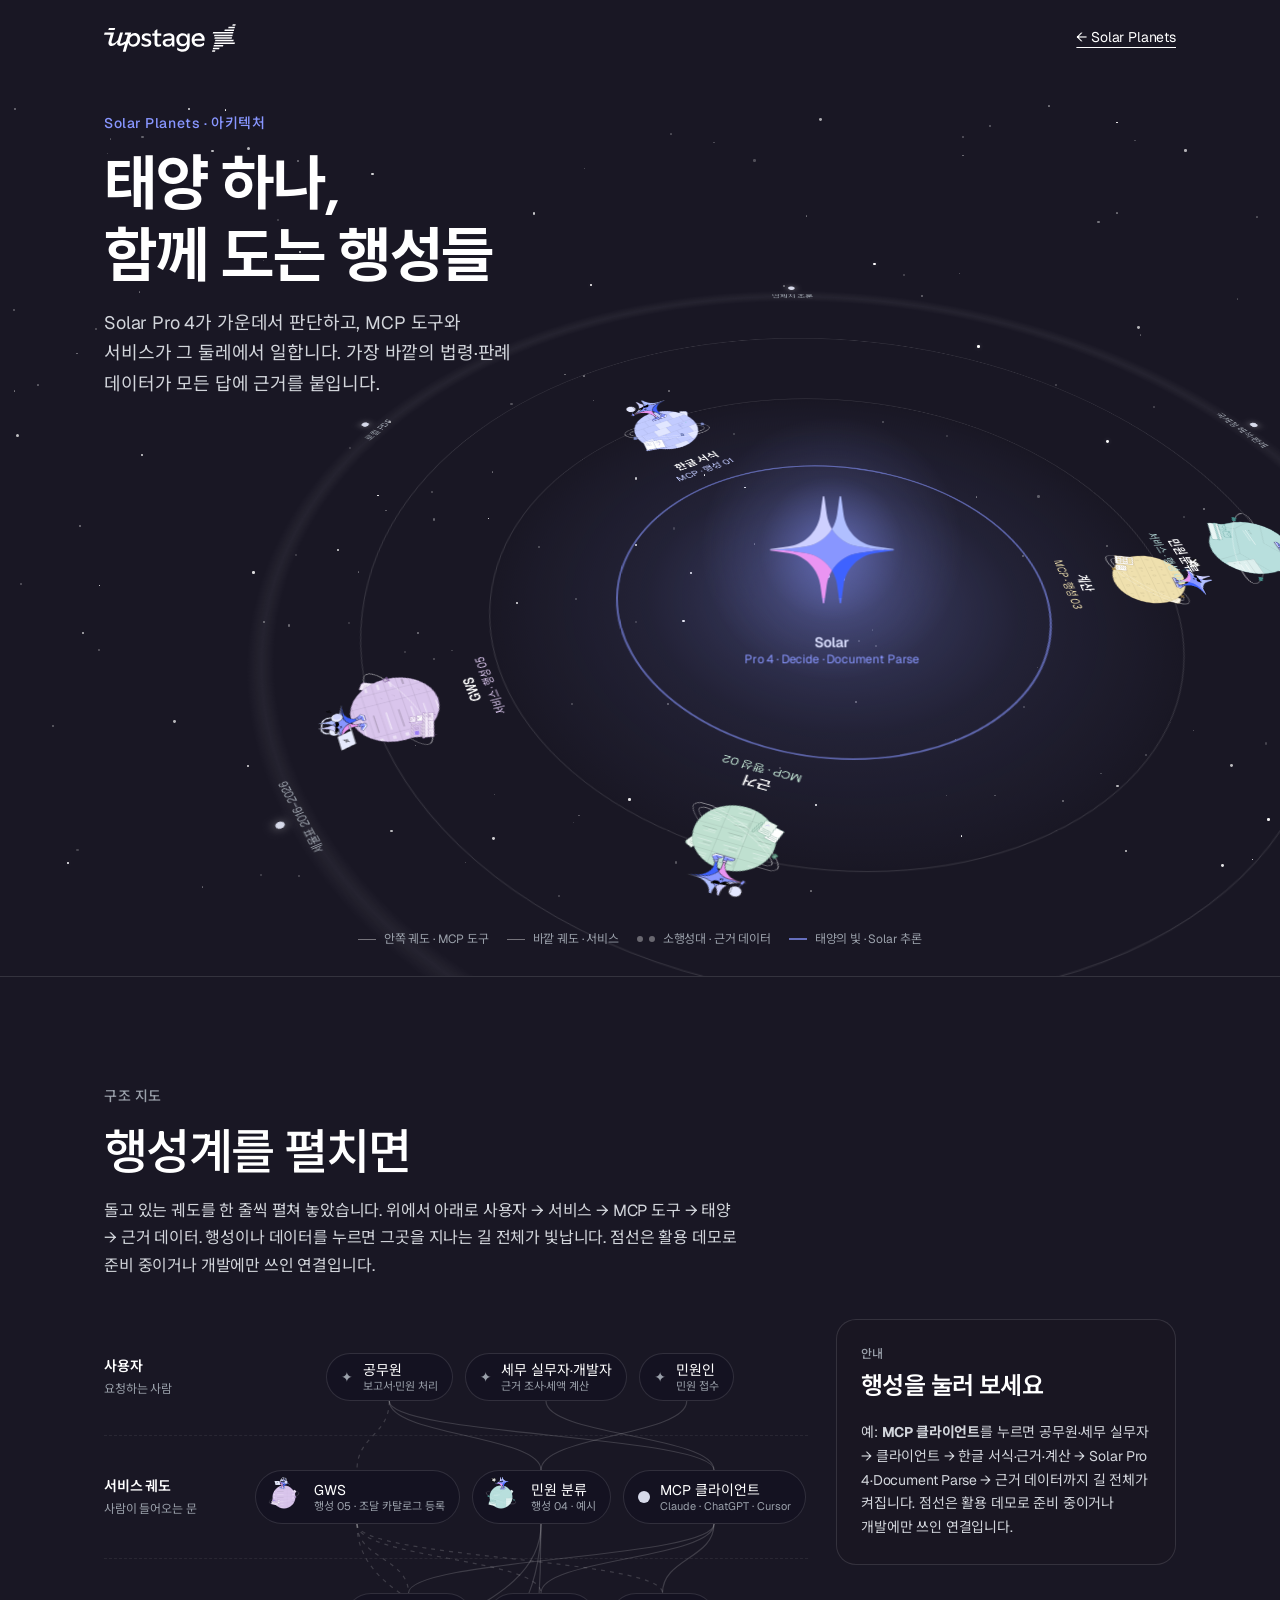
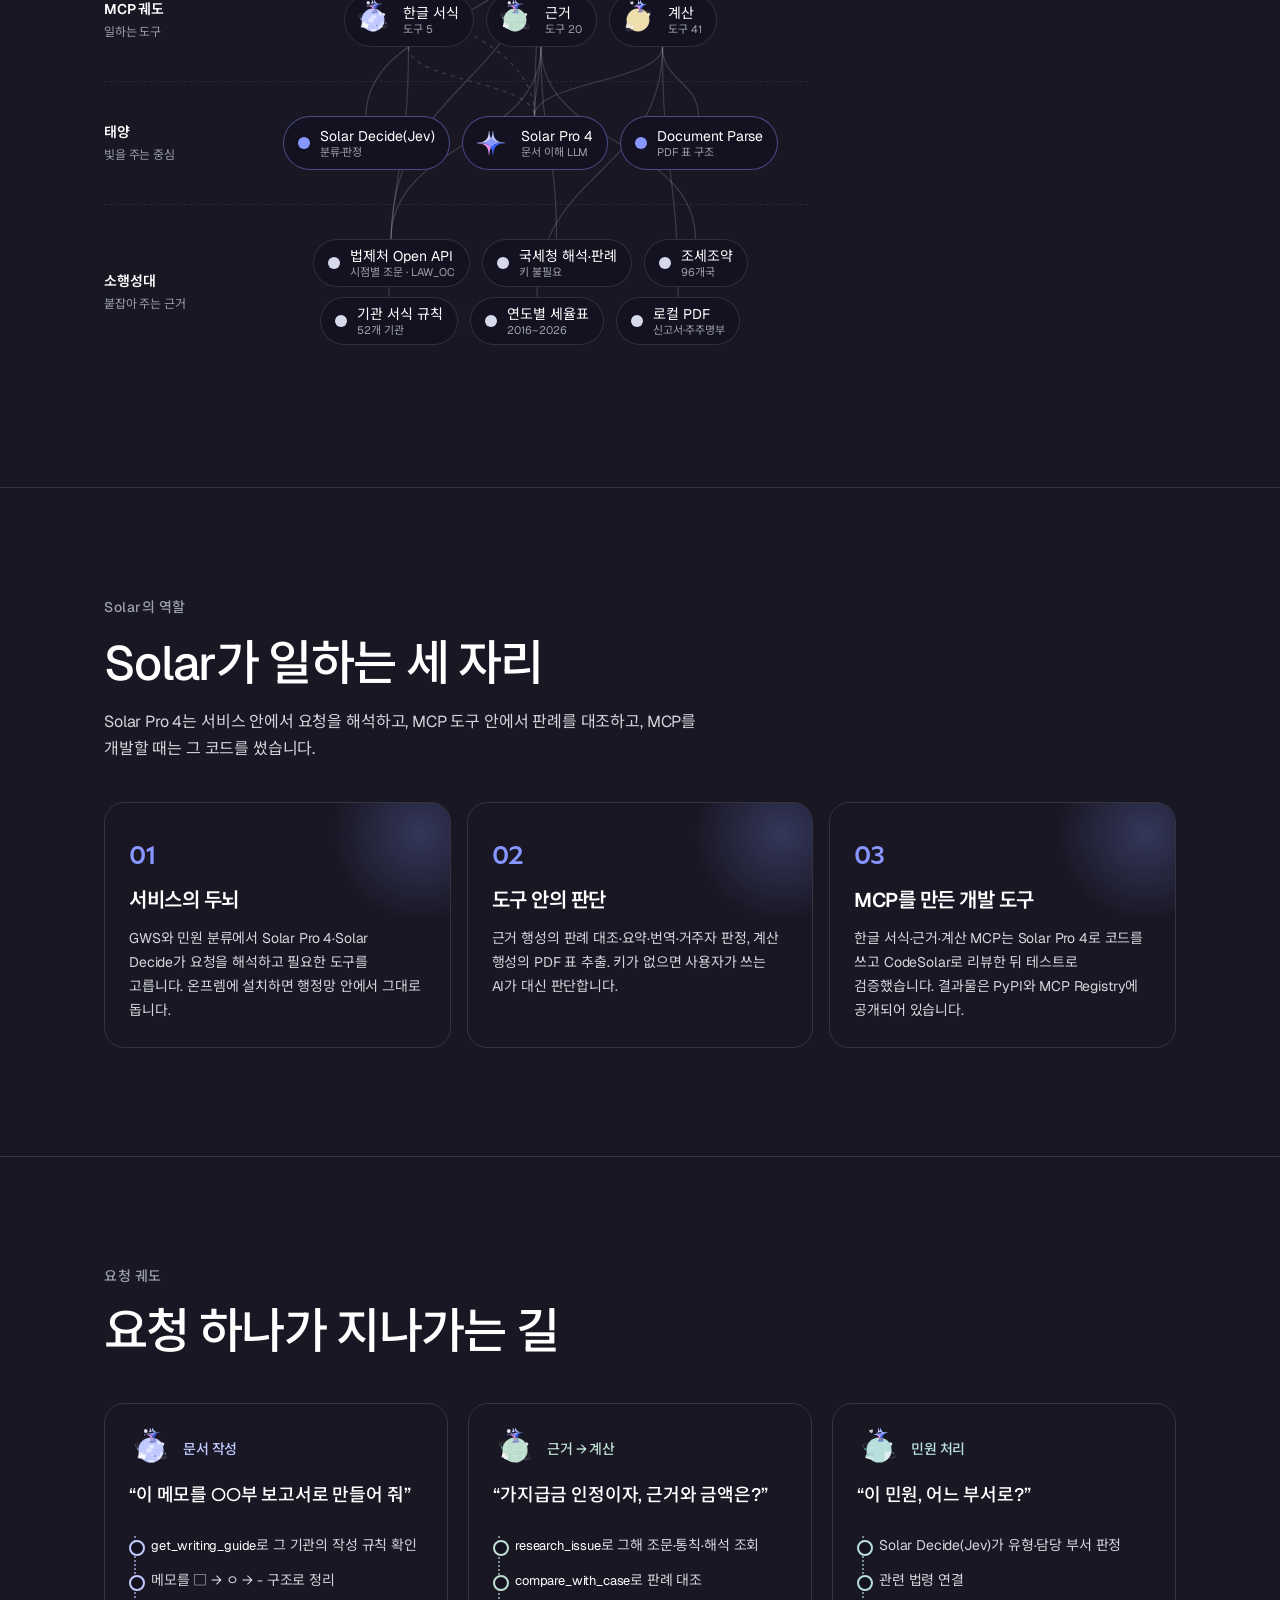
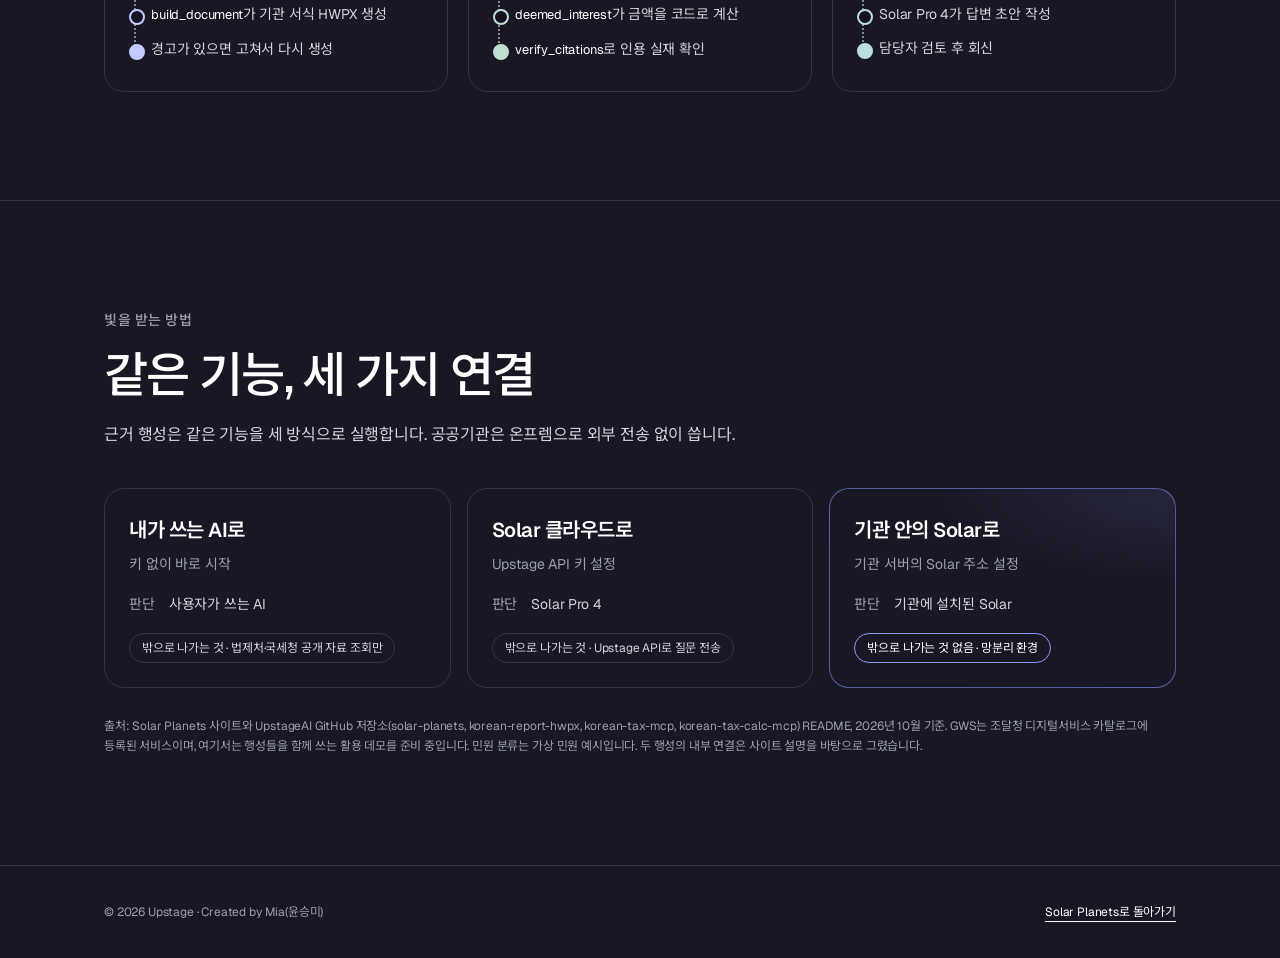
==== commit 2f4eafa3: "Architecture: let the source note span the full width Co-Authored-By: Claude Opus 5.5 (1M context) <" ====
--- a/architecture.html
+++ b/architecture.html
@@ -131,7 +131,7 @@
 .mode dt{color:var(--muted)}.mode dd{margin:0;color:var(--body)}
 .mode .send{display:inline-block;margin-top:16px;padding:4px 12px;border-radius:999px;font-size:12px;border:1px solid var(--line);color:var(--body)}
 .mode.pick .send{border-color:var(--planet-sun);color:var(--_dark---text)}
-.source{color:var(--muted);font-size:var(--web-text-xs);margin-top:28px;max-width:70ch;line-height:1.7}
+.source{color:var(--muted);font-size:var(--web-text-xs);margin-top:28px;max-width:none;line-height:1.7}
 
 @media(min-width:900px){
  .galaxy-copy{position:absolute;left:0;right:0;top:0}
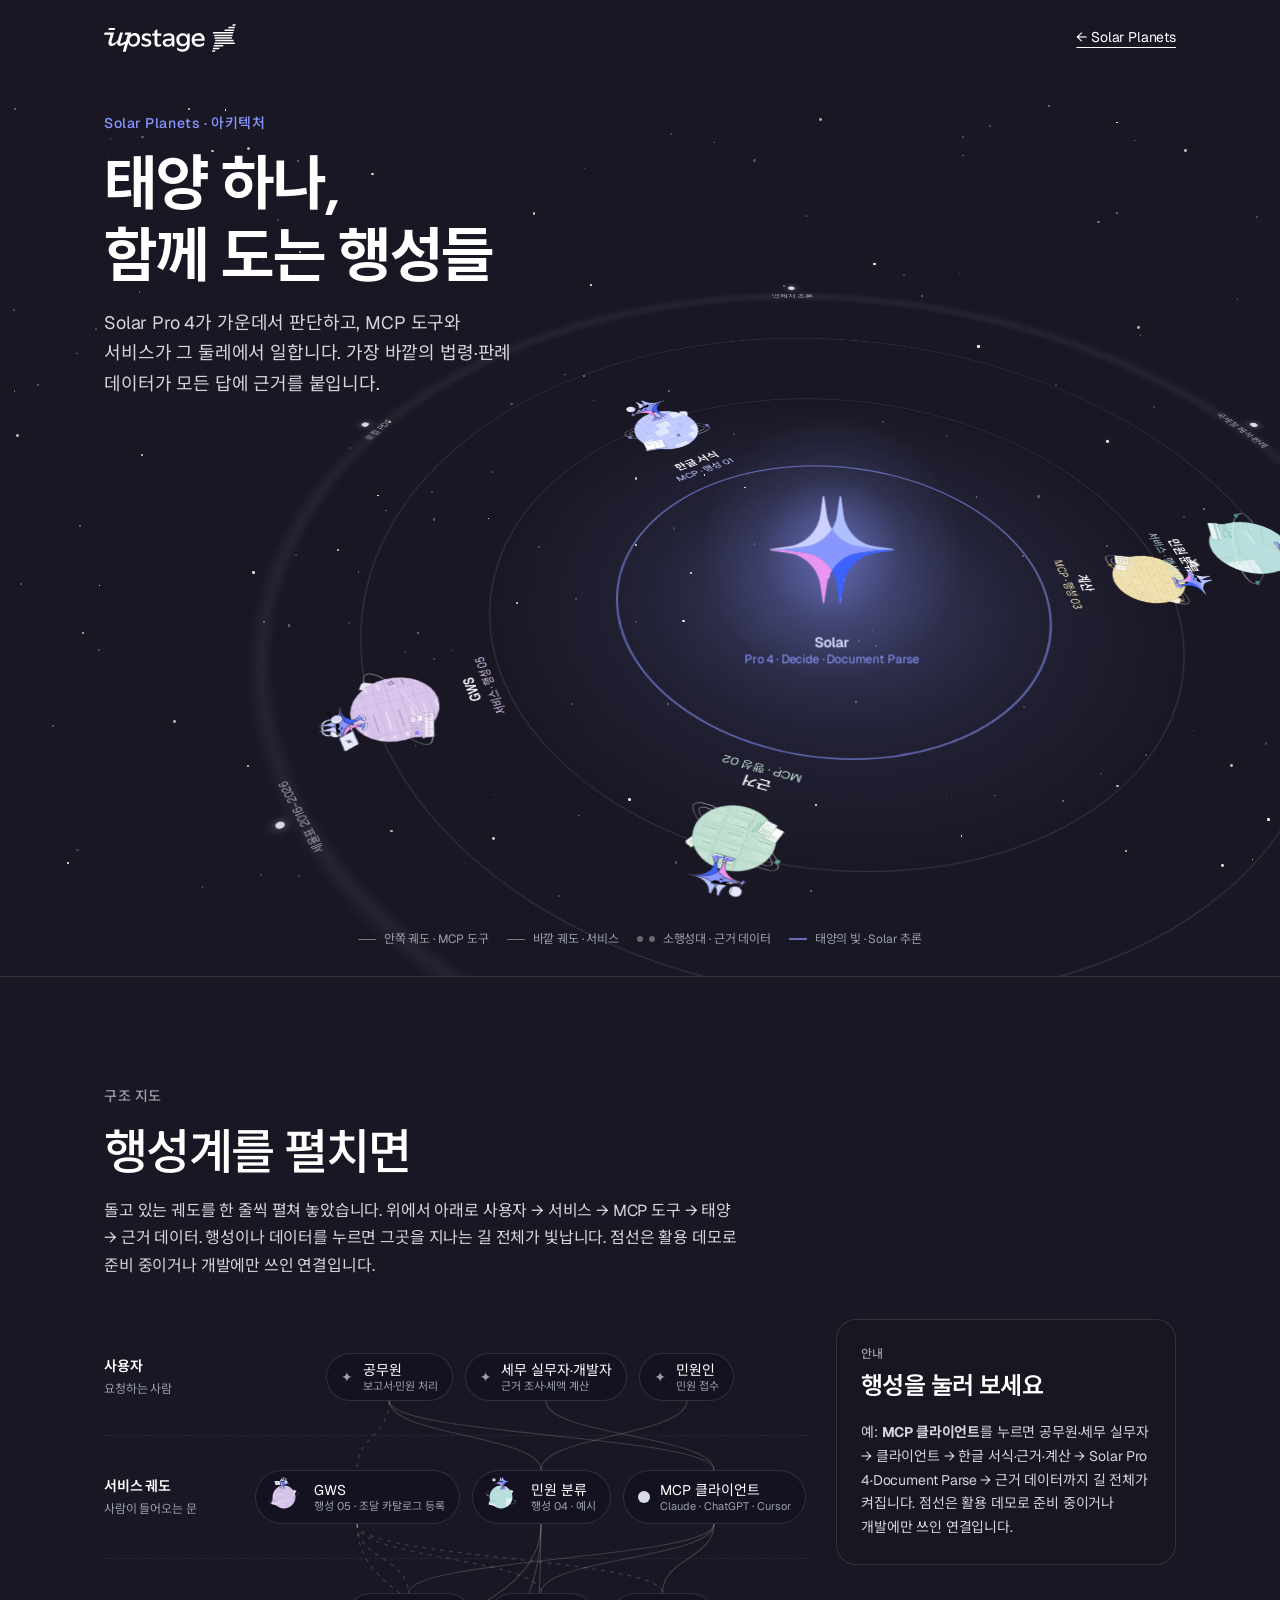
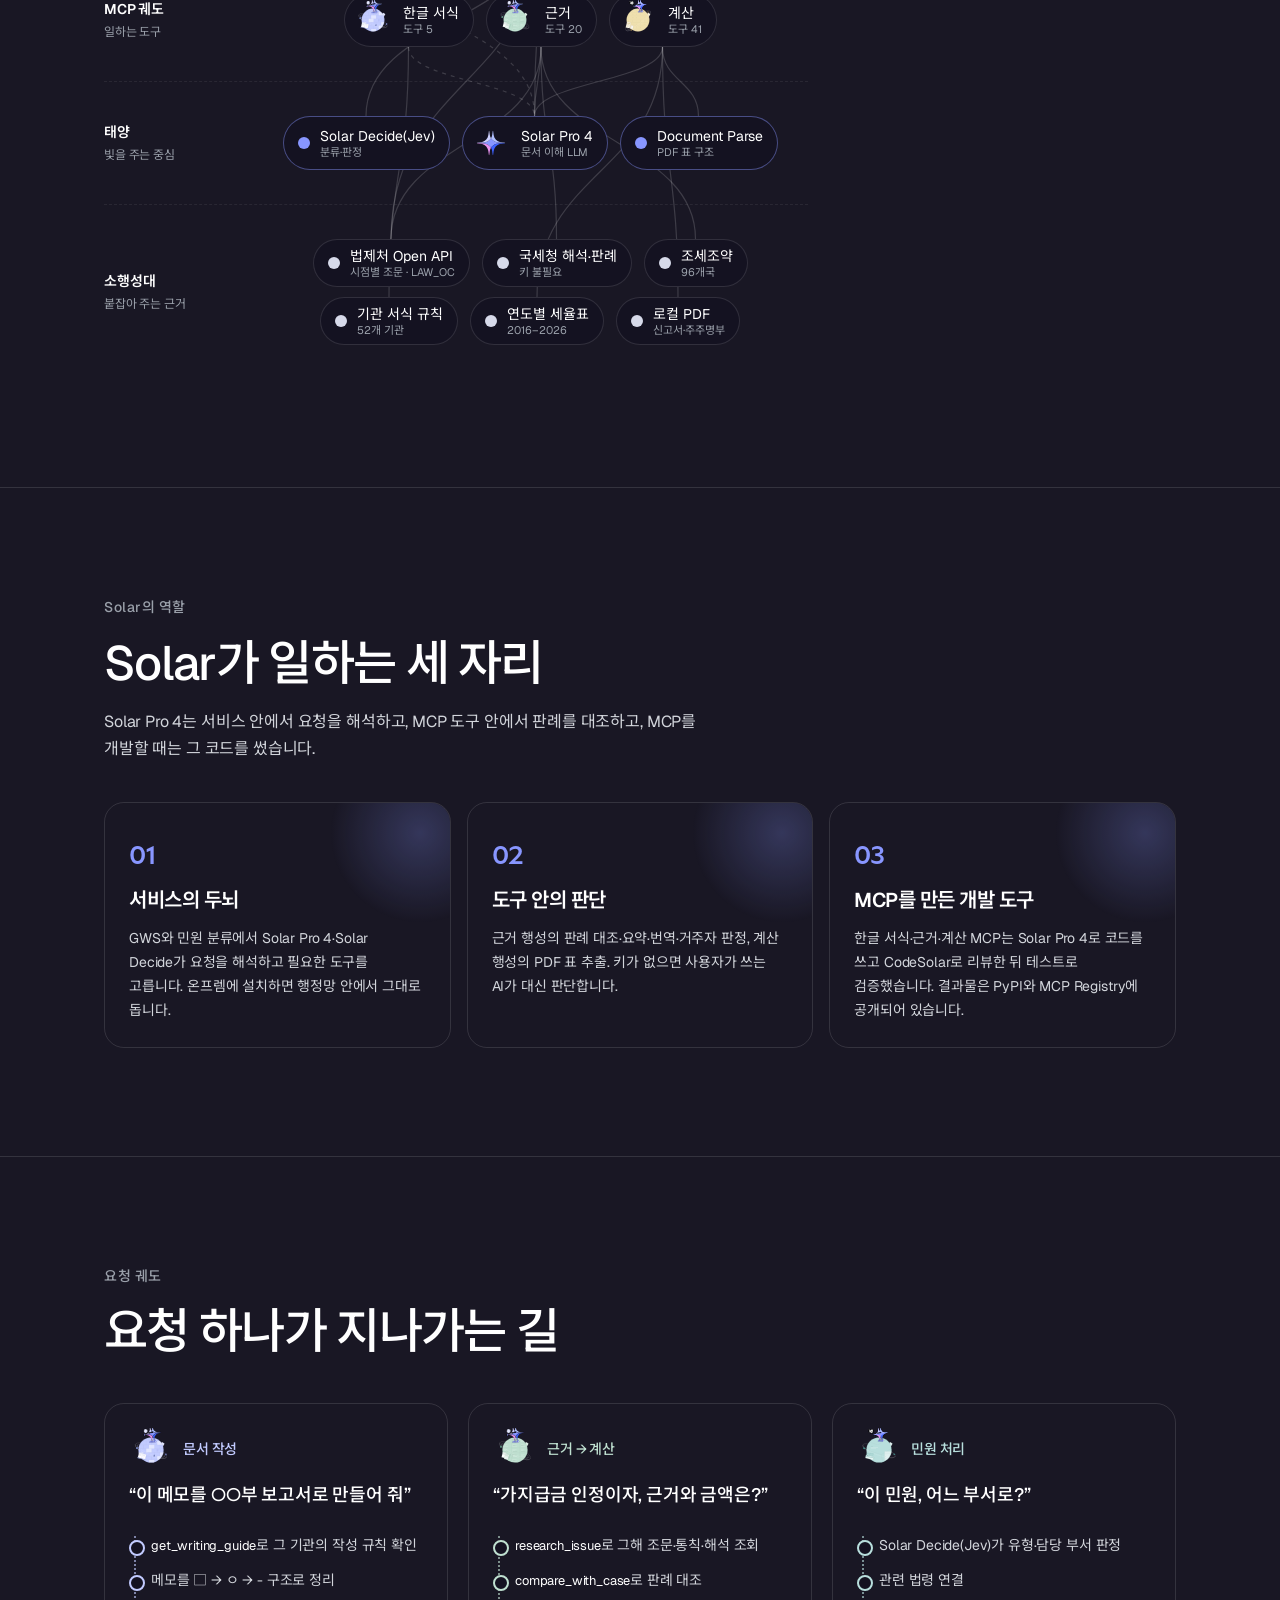
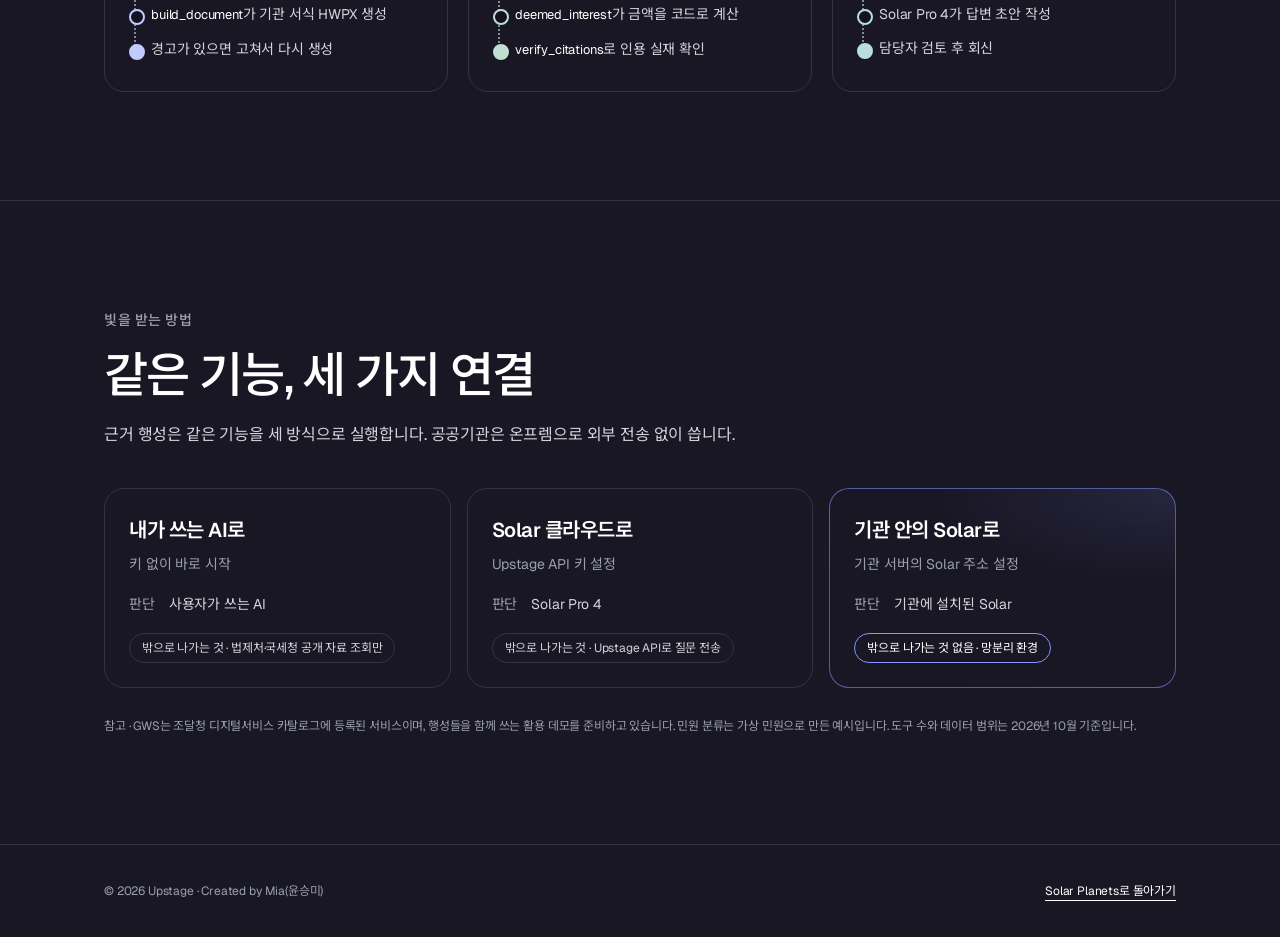
==== commit 930f6679: "Architecture: replace the source line with a short reference note Co-Authored-By: Claude Opus 5.5 (1" ====
--- a/architecture.html
+++ b/architecture.html
@@ -261,7 +261,7 @@
 <div class="mode"><h3>Solar 클라우드로</h3><p class="set">Upstage API 키 설정</p><dl><dt>판단</dt><dd>Solar Pro 4</dd></dl><span class="send">밖으로 나가는 것 · Upstage API로 질문 전송</span></div>
 <div class="mode pick"><h3>기관 안의 Solar로</h3><p class="set">기관 서버의 Solar 주소 설정</p><dl><dt>판단</dt><dd>기관에 설치된 Solar</dd></dl><span class="send">밖으로 나가는 것 없음 · 망분리 환경</span></div>
 </div>
-<p class="source">출처: Solar Planets 사이트와 UpstageAI GitHub 저장소(solar-planets, korean-report-hwpx, korean-tax-mcp, korean-tax-calc-mcp) README, 2026년 10월 기준. GWS는 조달청 디지털서비스 카탈로그에 등록된 서비스이며, 여기서는 행성들을 함께 쓰는 활용 데모를 준비 중입니다. 민원 분류는 가상 민원 예시입니다. 두 행성의 내부 연결은 사이트 설명을 바탕으로 그렸습니다.</p>
+<p class="source">참고 · GWS는 조달청 디지털서비스 카탈로그에 등록된 서비스이며, 행성들을 함께 쓰는 활용 데모를 준비하고 있습니다. 민원 분류는 가상 민원으로 만든 예시입니다. 도구 수와 데이터 범위는 2026년 10월 기준입니다.</p>
 </div></section>
 
 </main><footer class="footer"><div class="container footer-inner"><p>© 2026 Upstage · Created by Mia(윤승미)</p><a class="text-link" href="index.html" data-ds-focus>Solar Planets로 돌아가기</a></div></footer>
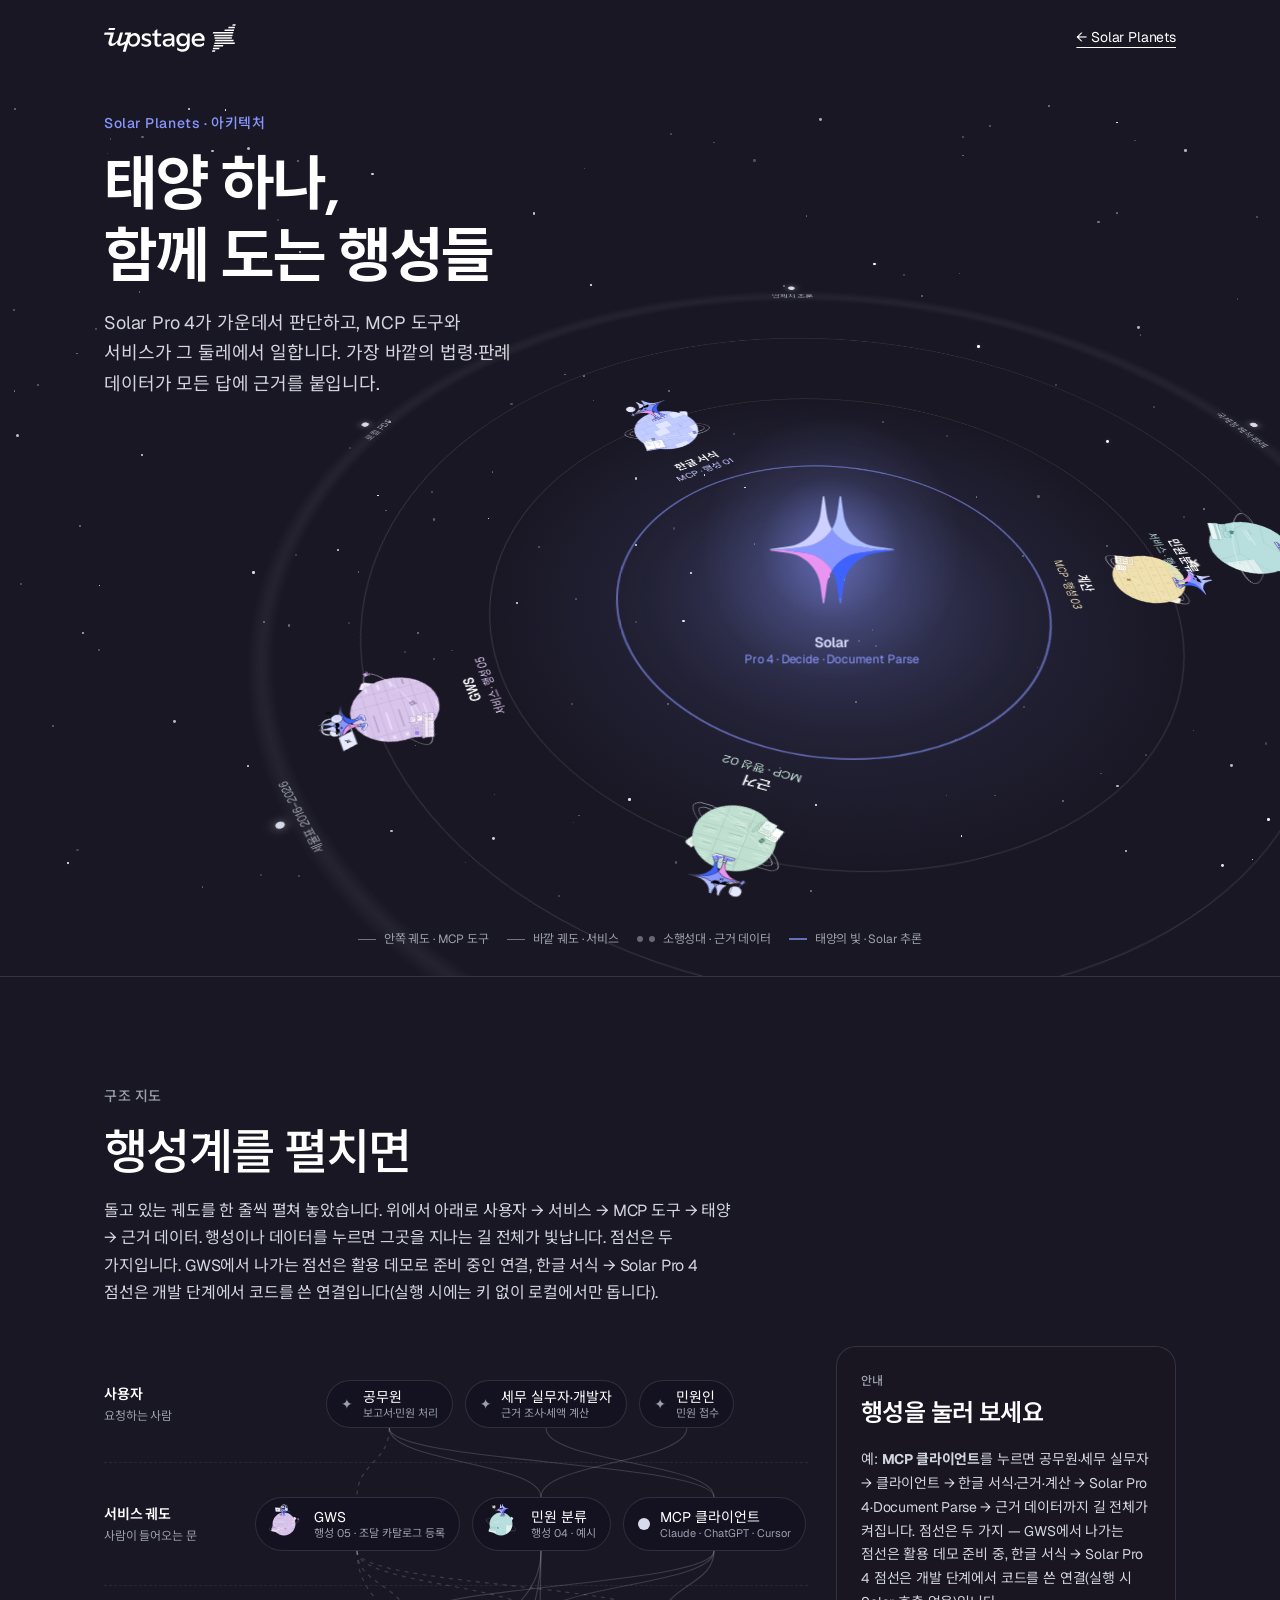
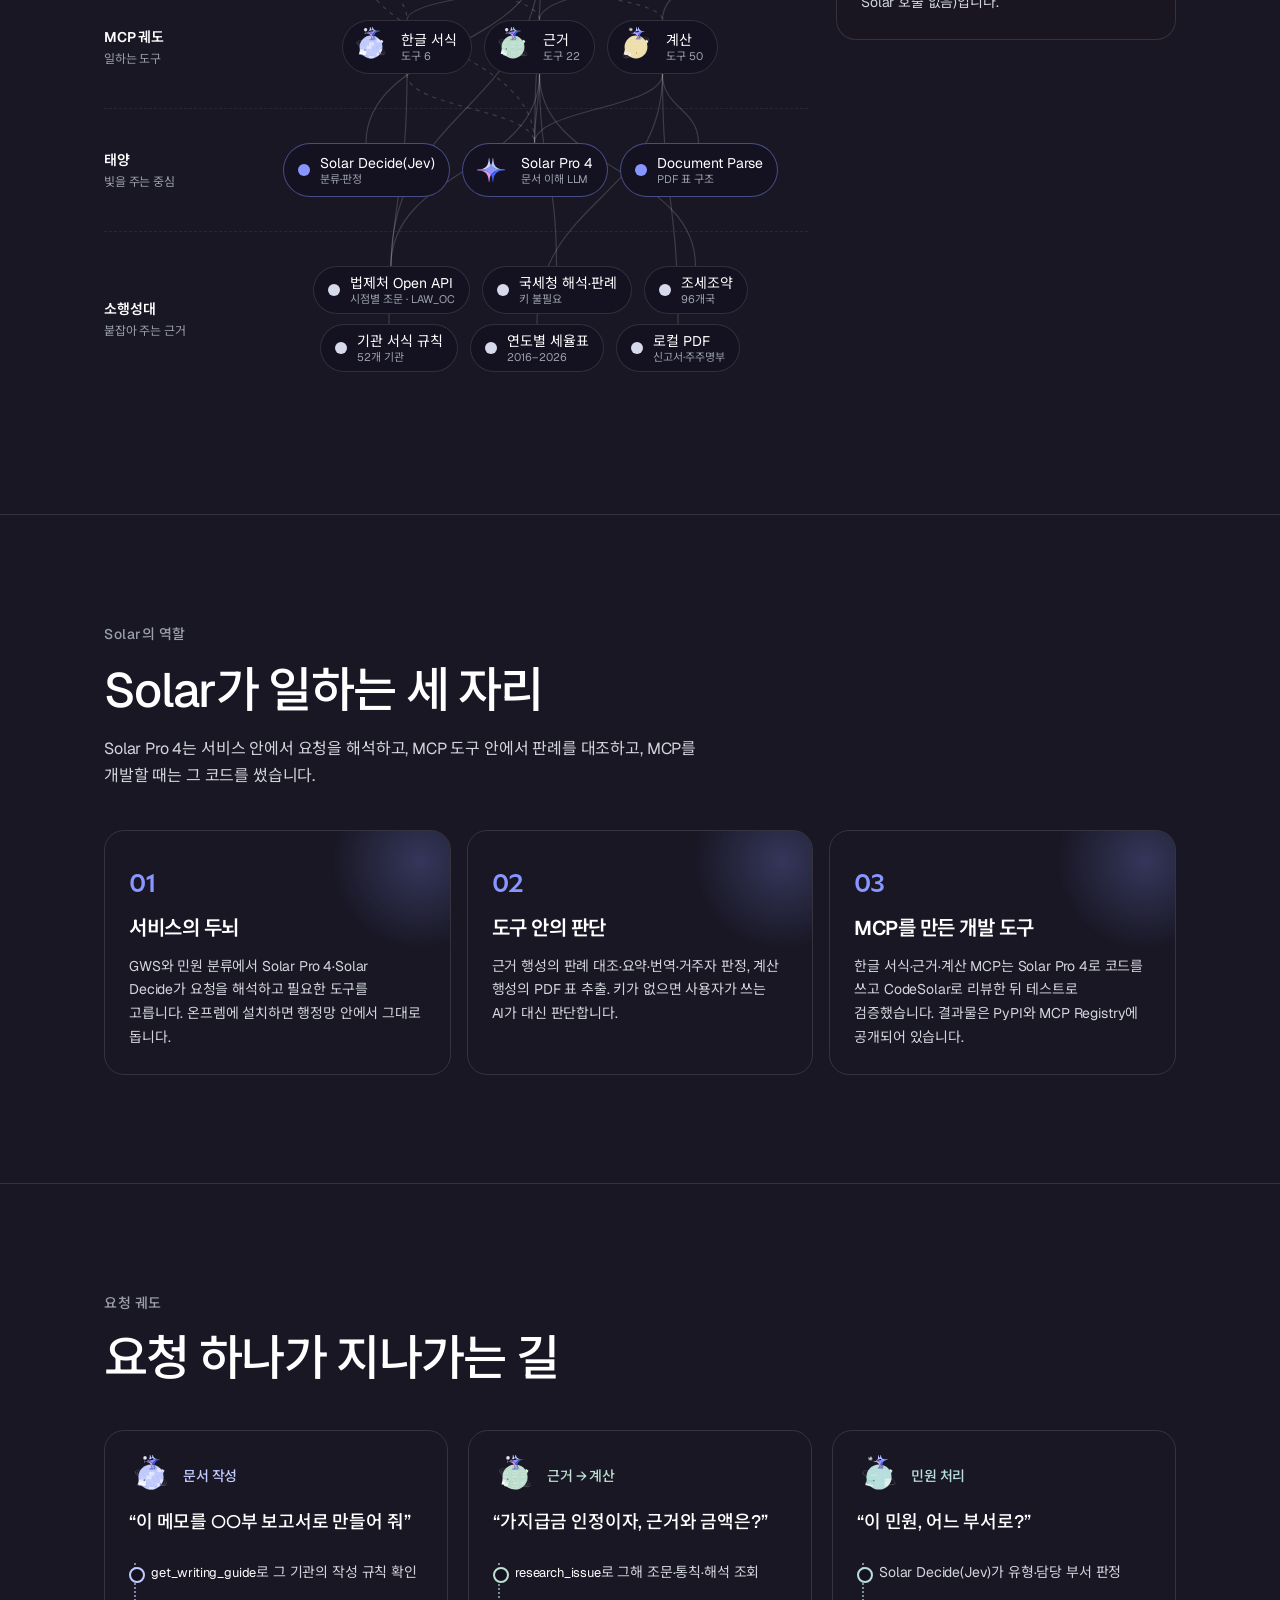
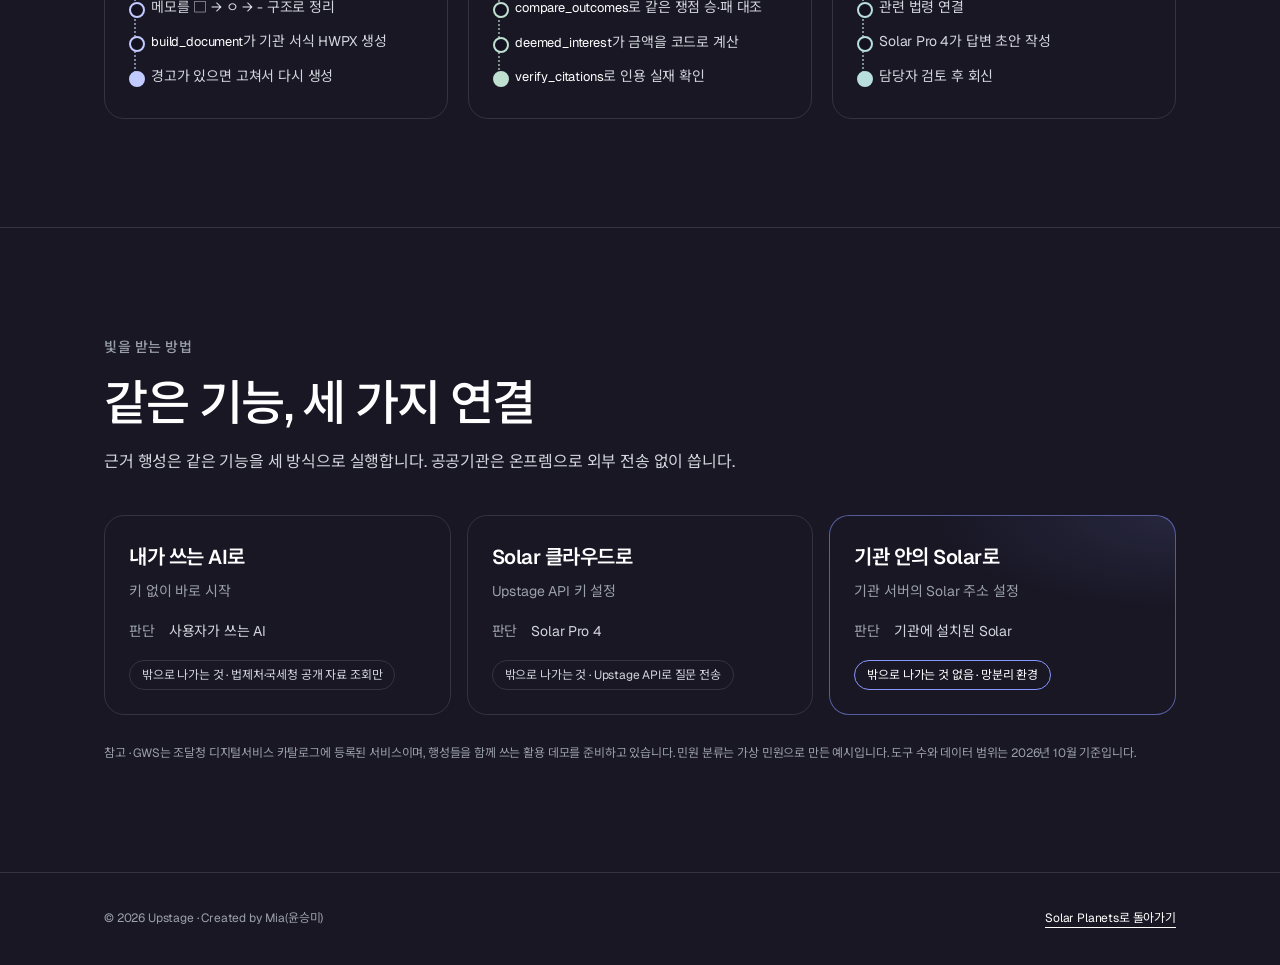
==== commit 21ca0d7e: "Architecture: explain the two dashed-line meanings, update tool counts (6/22/50) and planet descript" ====
--- a/architecture.html
+++ b/architecture.html
@@ -194,7 +194,7 @@
 <section class="band" id="map" aria-labelledby="map-title"><div class="container">
 <p class="kicker">구조 지도</p>
 <h2 id="map-title">행성계를 펼치면</h2>
-<p class="lead">돌고 있는 궤도를 한 줄씩 펼쳐 놓았습니다. 위에서 아래로 사용자 → 서비스 → MCP 도구 → 태양 → 근거 데이터. 행성이나 데이터를 누르면 그곳을 지나는 길 전체가 빛납니다. 점선은 활용 데모로 준비 중이거나 개발에만 쓰인 연결입니다.</p>
+<p class="lead">돌고 있는 궤도를 한 줄씩 펼쳐 놓았습니다. 위에서 아래로 사용자 → 서비스 → MCP 도구 → 태양 → 근거 데이터. 행성이나 데이터를 누르면 그곳을 지나는 길 전체가 빛납니다. 점선은 두 가지입니다. GWS에서 나가는 점선은 활용 데모로 준비 중인 연결, 한글 서식 → Solar Pro 4 점선은 개발 단계에서 코드를 쓴 연결입니다(실행 시에는 키 없이 로컬에서만 돕니다).</p>
 <div class="map-wrap">
 <div class="map" id="mapEl">
 <svg class="edges" id="edges" aria-hidden="true"></svg>
@@ -209,9 +209,9 @@
  <button class="node" data-id="client"><span class="dot"></span><span>MCP 클라이언트<small>Claude · ChatGPT · Cursor</small></span></button>
 </div></div>
 <div class="layer"><p class="layer-name">MCP 궤도<small>일하는 도구</small></p><div class="nodes">
- <button class="node" data-id="hwpx" style="--c:var(--planet-hwpx)"><img src="assets/arch/hwpx.svg" alt=""><span>한글 서식<small>도구 5</small></span></button>
- <button class="node" data-id="tax" style="--c:var(--planet-tax)"><img src="assets/arch/tax.svg" alt=""><span>근거<small>도구 20</small></span></button>
- <button class="node" data-id="calc" style="--c:var(--planet-calc)"><img src="assets/arch/calc.svg" alt=""><span>계산<small>도구 41</small></span></button>
+ <button class="node" data-id="hwpx" style="--c:var(--planet-hwpx)"><img src="assets/arch/hwpx.svg" alt=""><span>한글 서식<small>도구 6</small></span></button>
+ <button class="node" data-id="tax" style="--c:var(--planet-tax)"><img src="assets/arch/tax.svg" alt=""><span>근거<small>도구 22</small></span></button>
+ <button class="node" data-id="calc" style="--c:var(--planet-calc)"><img src="assets/arch/calc.svg" alt=""><span>계산<small>도구 50</small></span></button>
 </div></div>
 <div class="layer"><p class="layer-name">태양<small>빛을 주는 중심</small></p><div class="nodes">
  <button class="node sunnode" data-id="jev" style="--c:var(--planet-sun)"><span class="dot"></span><span>Solar Decide(Jev)<small>분류·판정</small></span></button>
@@ -247,7 +247,7 @@
 <h2 id="flow-title">요청 하나가 지나가는 길</h2>
 <div class="flows">
 <div class="flow" style="--c:var(--planet-hwpx)"><p class="who"><img src="assets/arch/hwpx.svg" alt="">문서 작성</p><p class="ask">“이 메모를 ○○부 보고서로 만들어 줘”</p><ol><li><code>get_writing_guide</code>로 그 기관의 작성 규칙 확인</li><li>메모를 □ → ㅇ → - 구조로 정리</li><li><code>build_document</code>가 기관 서식 HWPX 생성</li><li>경고가 있으면 고쳐서 다시 생성</li></ol></div>
-<div class="flow" style="--c:var(--planet-tax)"><p class="who"><img src="assets/arch/tax.svg" alt="">근거 → 계산</p><p class="ask">“가지급금 인정이자, 근거와 금액은?”</p><ol><li><code>research_issue</code>로 그해 조문·통칙·해석 조회</li><li><code>compare_with_case</code>로 판례 대조</li><li><code>deemed_interest</code>가 금액을 코드로 계산</li><li><code>verify_citations</code>로 인용 실재 확인</li></ol></div>
+<div class="flow" style="--c:var(--planet-tax)"><p class="who"><img src="assets/arch/tax.svg" alt="">근거 → 계산</p><p class="ask">“가지급금 인정이자, 근거와 금액은?”</p><ol><li><code>research_issue</code>로 그해 조문·통칙·해석 조회</li><li><code>compare_outcomes</code>로 같은 쟁점 승·패 대조</li><li><code>deemed_interest</code>가 금액을 코드로 계산</li><li><code>verify_citations</code>로 인용 실재 확인</li></ol></div>
 <div class="flow" style="--c:var(--planet-decide)"><p class="who"><img src="assets/arch/decide.svg" alt="">민원 처리</p><p class="ask">“이 민원, 어느 부서로?”</p><ol><li>Solar Decide(Jev)가 유형·담당 부서 판정</li><li>관련 법령 연결</li><li>Solar Pro 4가 답변 초안 작성</li><li>담당자 검토 후 회신</li></ol></div>
 </div>
 </div></section>
@@ -276,10 +276,10 @@
     gws:{img:'gws',c:'var(--planet-gws)',tag:'서비스 · 행성 05',name:'GWS',sub:'Government Working Space',desc:'한 공간에서 문서를 읽고·쓰고·근거를 찾는 정부 업무 공간. 조달청 디지털서비스 카탈로그에 등록된 서비스이고, 앞의 행성들을 함께 쓰는 활용 데모를 준비하고 있습니다.',rows:[['Solar','Solar Pro 4'],['조달','조달청 디지털서비스 카탈로그 등록'],['행성 소개','활용 데모 준비 중 (행성 01–04 연결)']]},
     decide:{img:'decide',c:'var(--planet-decide)',tag:'서비스 · 행성 04',name:'민원 분류',sub:'Solar Decide(Jev) 시연 · Created by 성덕희',desc:'민원 유형과 담당 부서를 판정하고, 법령을 연결해 답변 초안까지 만듭니다. 가상 민원 예시입니다.',rows:[['Solar','Solar Decide(Jev) + Solar Pro 4 직접 사용'],['데이터','법령'],['해결한 불편','부서 배정 전담자가 필요할 만큼 많은 민원']],links:[['데모','https://solardecide.vercel.app/']]},
     client:{tag:'서비스',name:'MCP 클라이언트',sub:'Claude · ChatGPT · Cursor 등',desc:'설치 한 줄(uvx)로 MCP 서버를 붙여 바로 씁니다.'},
-    hwpx:{img:'hwpx',c:'var(--planet-hwpx)',tag:'MCP · 행성 01',name:'한글 서식',sub:'korean-report-hwpx · 도구 5',desc:'메모 → 구조 JSON → 기관 서식 HWPX. AI 초안을 한글 서식에 다시 옮겨 붙이던 일을 없앱니다.',rows:[['Solar','개발에 사용(Solar Pro 4). 런타임은 로컬, 키 불필요'],['데이터','52개 기관 서식 규칙']],links:gh('korean-report-hwpx')},
-    tax:{img:'tax',c:'var(--planet-tax)',tag:'MCP · 행성 02',name:'근거',sub:'korean-tax-mcp · 도구 20',desc:'해석·판례·통칙·시점별 조문, 인용 검증, 거주자 판정. 근거를 알 수 없던 AI 답변에 출처를 붙입니다.',rows:[['키','해석·판례 조회는 키 불필요, 시점별 조문은 법제처 키 필요'],['Solar','대조·요약·번역·판정 (내 AI / Solar 클라우드 / 기관 안의 Solar)']],links:gh('korean-tax-mcp')},
-    calc:{img:'calc',c:'var(--planet-calc)',tag:'MCP · 행성 03',name:'계산',sub:'korean-tax-calc-mcp · 도구 41',desc:'세액은 코드가 계산하고 결과마다 근거 조문을 붙입니다. 계산에는 생성형 AI를 쓰지 않습니다.',rows:[['Solar','PDF 도구 3개만 Document Parse + Solar'],['데이터','세율표 2016–2026, 신고서 PDF']],links:gh('korean-tax-calc-mcp')},
-    pro4:{img:'sun',c:'var(--planet-sun)',tag:'태양',name:'Solar Pro 4',sub:'한국어 문서 이해 LLM',desc:'모든 행성이 도는 중심. 범정부 초거대 AI 공통기반에 등록되어 있고 기관 온프렘에도 설치할 수 있습니다.',rows:[['MCP 도구','근거·계산(실행 중), 한글 서식(개발에 사용)'],['서비스','민원 분류, GWS가 직접 사용']],links:[['upstage.ai','https://www.upstage.ai/']]},
+    hwpx:{img:'hwpx',c:'var(--planet-hwpx)',tag:'MCP · 행성 01',name:'한글 서식',sub:'korean-report-hwpx · 도구 6',desc:'메모 → 구조 JSON → 기관 서식 HWPX. 보고서·보도자료에 더해 기안문·시행문(별지 제1호서식)과 내부 결재 보고서까지. AI 초안을 한글 서식에 다시 옮겨 붙이던 일을 없앱니다.',rows:[['문서 종류','보고서 · 보도자료 · 기안문·시행문 · 정식/간소화 + 마크다운'],['Solar','개발 단계에서 Solar Pro 4가 코드 작성(점선). 실행은 로컬, 키 불필요, 외부 전송 없음'],['데이터','52개 기관 서식 규칙']],links:gh('korean-report-hwpx')},
+    tax:{img:'tax',c:'var(--planet-tax)',tag:'MCP · 행성 02',name:'근거',sub:'korean-tax-mcp · 도구 22',desc:'해석·판례·통칙·집행기준·시점별 조문(법→시행령→시행규칙 위임 연결), 인용 검증, 주장·보기를 조문 원문과 대조(verify_statement·judge_options), 같은 쟁점 승·패 비교, 거주자 판정. 근거를 알 수 없던 AI 답변에 출처를 붙입니다.',rows:[['키','해석·판례 조회는 키 불필요, 시점별 조문은 법제처 키 필요'],['고지','세무대리·세무상담이 아닌 조회·정리 도구 — 판단은 세무 전문가와 함께'],['Solar','대조·요약·번역·판정 (내 AI / Solar 클라우드 / 기관 안의 Solar)']],links:gh('korean-tax-mcp')},
+    calc:{img:'calc',c:'var(--planet-calc)',tag:'MCP · 행성 03',name:'계산',sub:'korean-tax-calc-mcp · 도구 50',desc:'세액은 코드가 계산하고 결과마다 근거 조문을 붙입니다. 결산 원장 항목을 그대로 넣으면 항목 판단 → 세법상 조정 → 조정명세서 모양 결과까지 돌려주는 끝에서 끝까지 계산기 9종(기업업무추진비·대손·금융소득·의제배당·간이과세·공통매입세액 등)과 일감몰아주기·특수관계 판정 도구를 포함합니다. 계산에는 생성형 AI를 쓰지 않습니다.',rows:[['Solar','PDF 도구 3개만 Document Parse + Solar'],['데이터','세율표 2016–2026, 사실관계 어휘, 신고서·주주명부 PDF'],['고지','세무대리·세무상담이 아닌 계산 도구 — 최종 판단은 세무 전문가와 함께']],links:gh('korean-tax-calc-mcp')},
+    pro4:{img:'sun',c:'var(--planet-sun)',tag:'태양',name:'Solar Pro 4',sub:'한국어 문서 이해 LLM',desc:'모든 행성이 도는 중심. 범정부 초거대 AI 공통기반에 등록되어 있고 기관 온프렘에도 설치할 수 있습니다.',rows:[['MCP 도구','근거·계산은 실행 중 호출(선택), 한글 서식은 개발 단계에서 코드 작성에 사용'],['서비스','민원 분류, GWS가 직접 사용']],links:[['upstage.ai','https://www.upstage.ai/']]},
     jev:{c:'var(--planet-sun)',tag:'태양',name:'Solar Decide(Jev)',sub:'분류·판정 특화',desc:'민원 유형과 담당 부서를 빠르게 결정합니다.'},
     dp:{c:'var(--planet-sun)',tag:'태양',name:'Document Parse',sub:'문서 구조 추출',desc:'PDF 신고서·주주명부의 표 구조를 읽습니다. 키를 설정했을 때 씁니다.'},
     law:{tag:'소행성대',name:'법제처 Open API',sub:'시점별 조문 · 법률→시행령→시행규칙',desc:'기준일 현재 시행 중인 조문을 돌려줍니다.',rows:[['키','<code>LAW_OC</code> 필요']]},
@@ -306,7 +306,7 @@
       p.setAttribute('d', `M${x1},${y1} C${x1},${my} ${x2},${my} ${x2},${y2}`);
     }
   }
-  const defaultPanel = `<p class="p-tag">안내</p><h3>행성을 눌러 보세요</h3><p class="p-desc">예: <b>MCP 클라이언트</b>를 누르면 공무원·세무 실무자 → 클라이언트 → 한글 서식·근거·계산 → Solar Pro 4·Document Parse → 근거 데이터까지 길 전체가 켜집니다. 점선은 활용 데모로 준비 중이거나 개발에만 쓰인 연결입니다.</p>`;
+  const defaultPanel = `<p class="p-tag">안내</p><h3>행성을 눌러 보세요</h3><p class="p-desc">예: <b>MCP 클라이언트</b>를 누르면 공무원·세무 실무자 → 클라이언트 → 한글 서식·근거·계산 → Solar Pro 4·Document Parse → 근거 데이터까지 길 전체가 켜집니다. 점선은 두 가지 — GWS에서 나가는 점선은 활용 데모 준비 중, 한글 서식 → Solar Pro 4 점선은 개발 단계에서 코드를 쓴 연결(실행 시 Solar 호출 없음)입니다.</p>`;
   let active = null;
   function show(id) {
     if (active === id || !id) { active = null; map.classList.remove('focus'); Object.values(nodes).forEach(n=>{n.classList.remove('on');n.setAttribute('aria-pressed','false')}); paths.forEach(e=>e.p.classList.remove('on')); panel.innerHTML = defaultPanel; panel.style.removeProperty('--c'); return; }
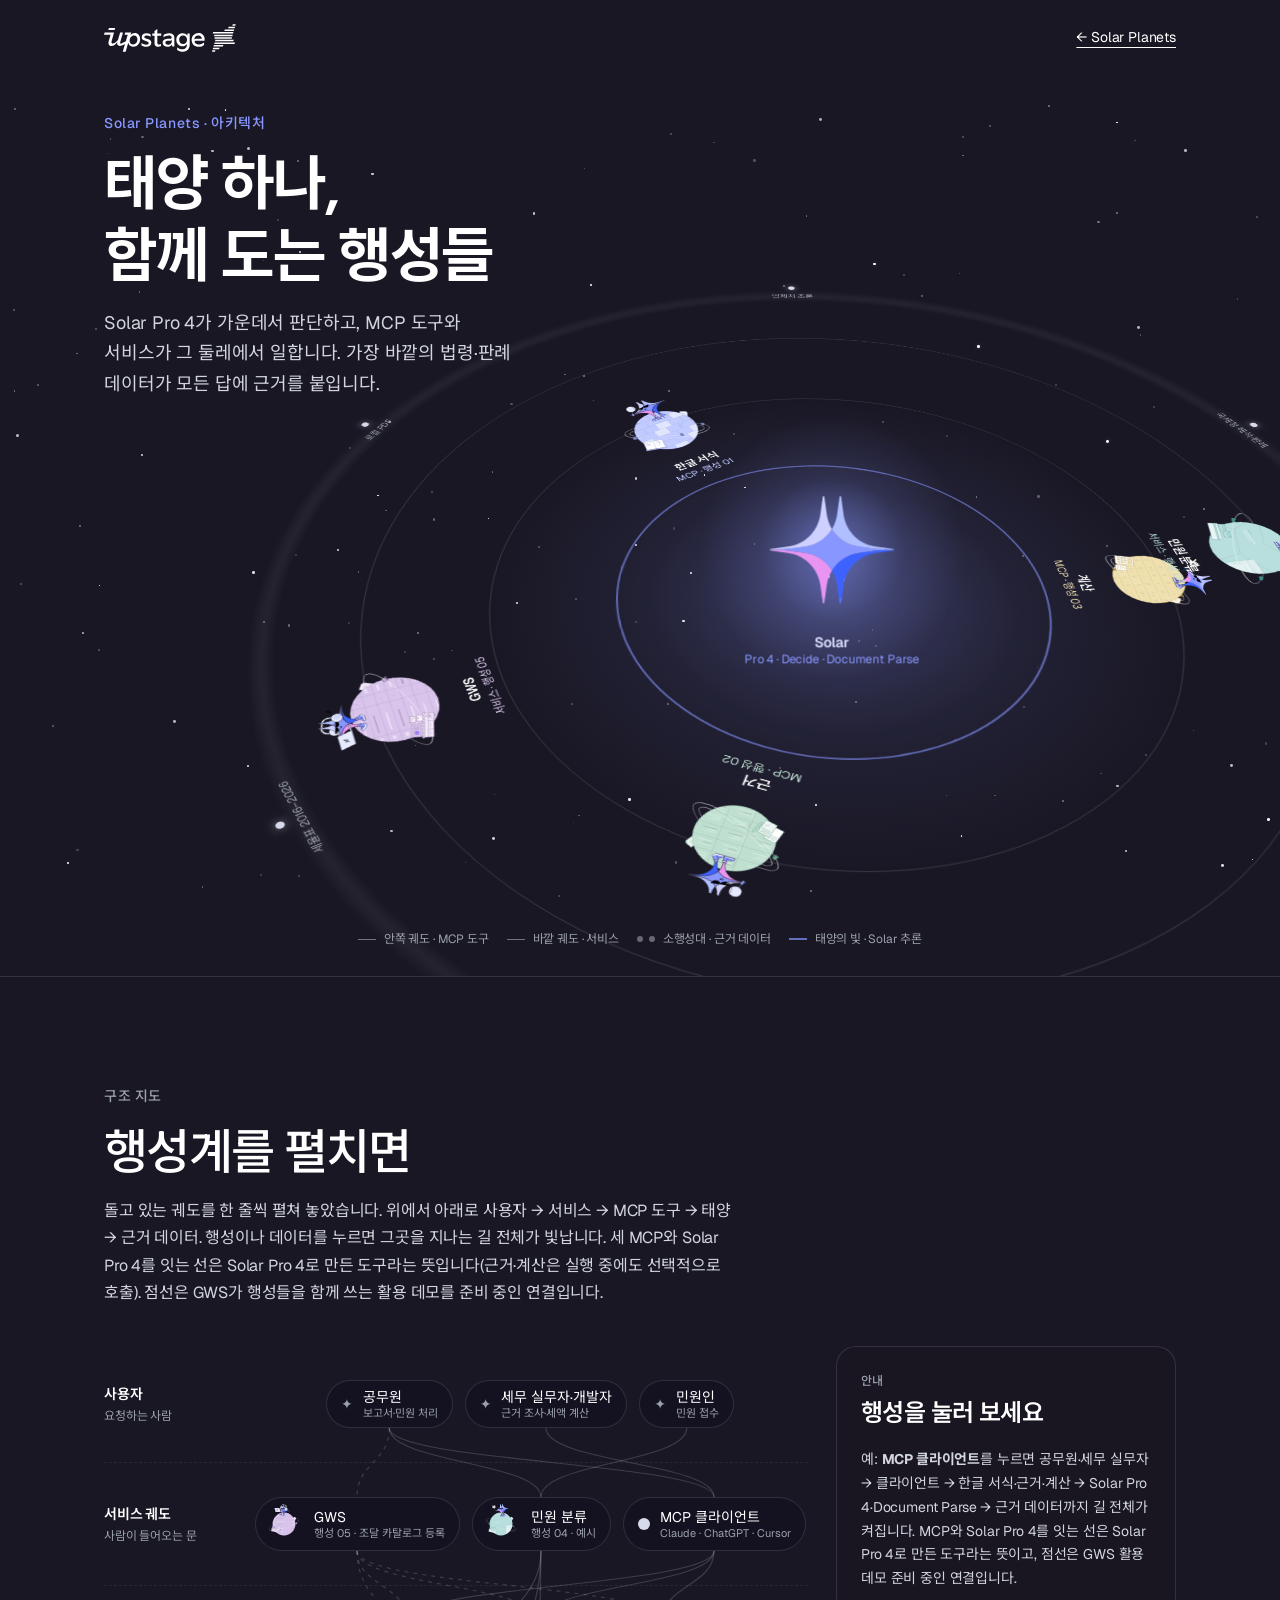
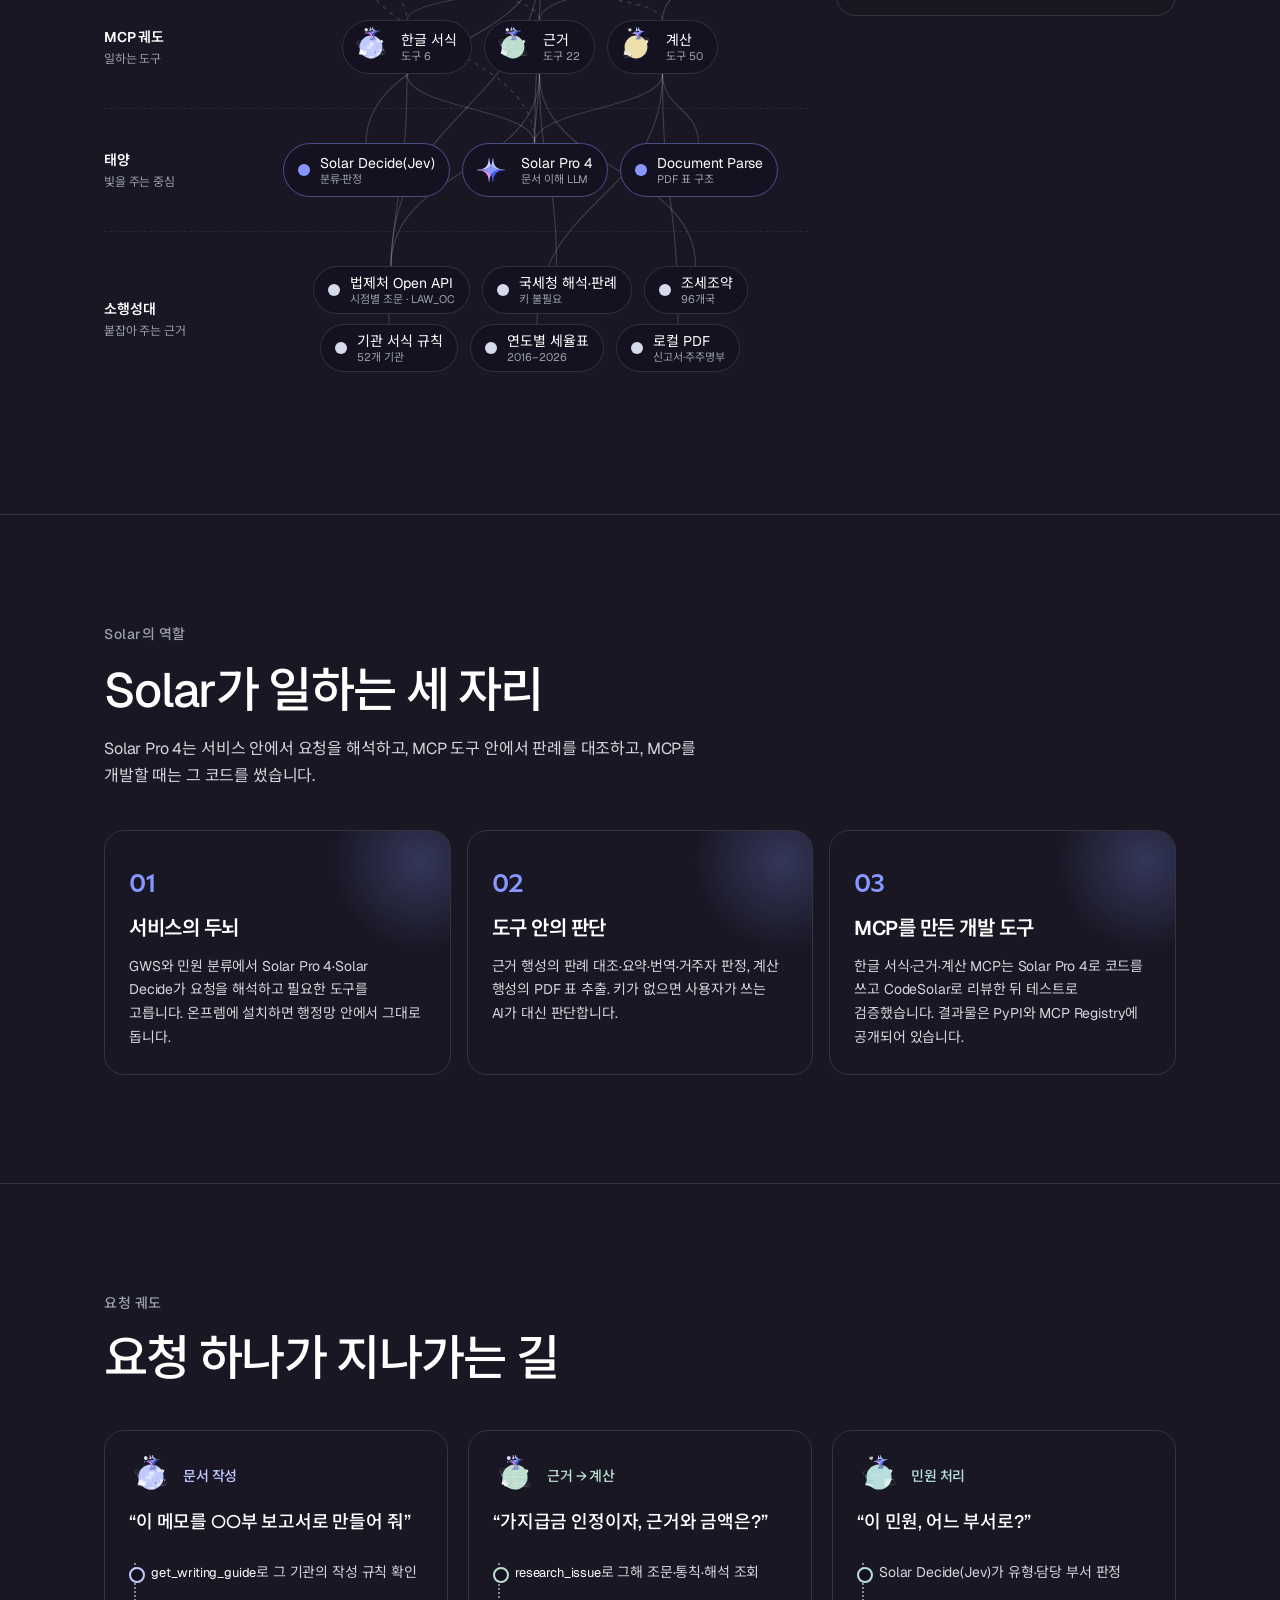
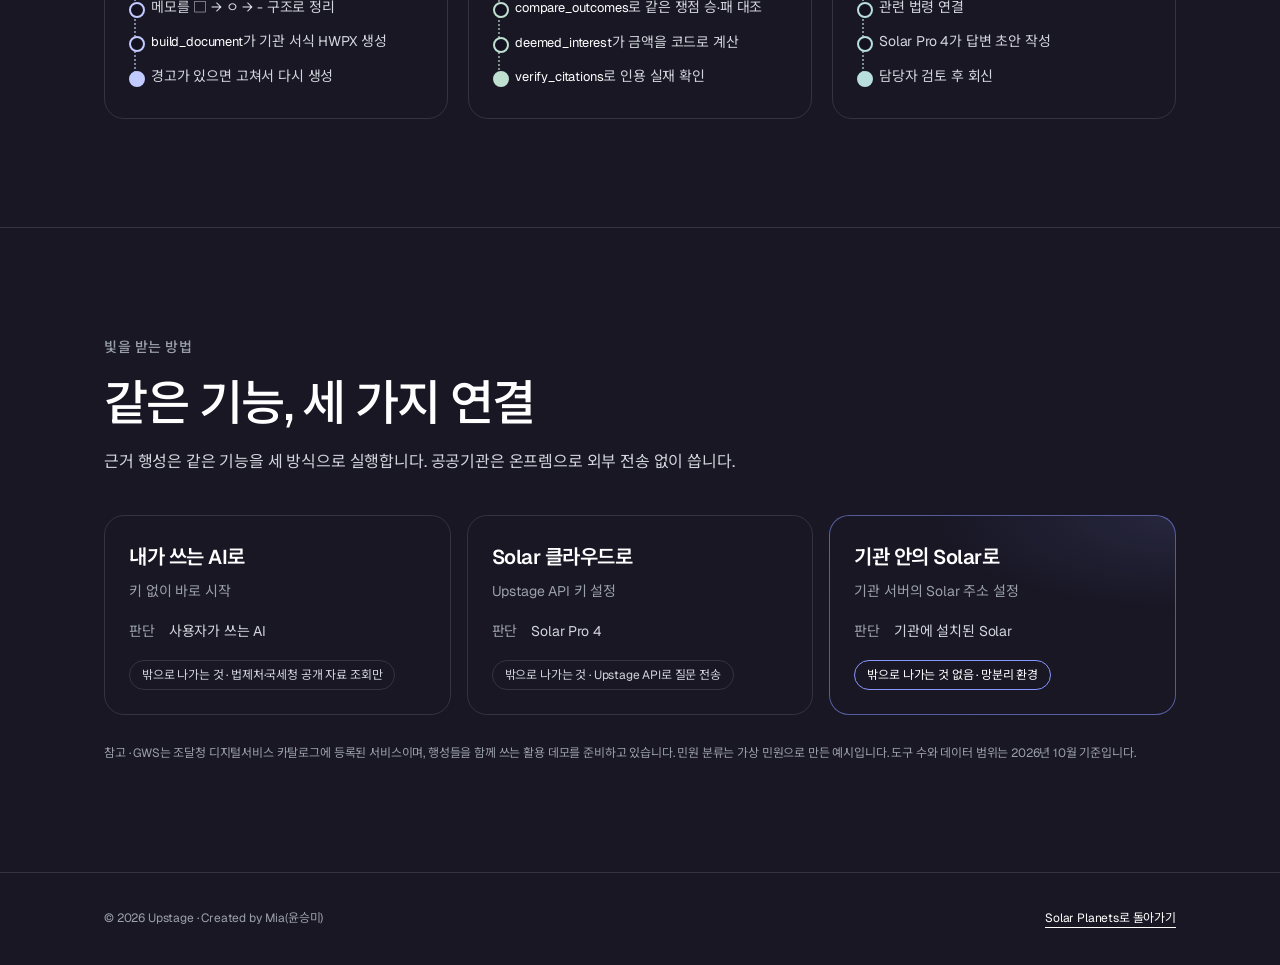
==== commit 884989d8: "Architecture: solid line from every MCP to Solar Pro 4 (built with it); dashed now means GWS demo in" ====
--- a/architecture.html
+++ b/architecture.html
@@ -194,7 +194,7 @@
 <section class="band" id="map" aria-labelledby="map-title"><div class="container">
 <p class="kicker">구조 지도</p>
 <h2 id="map-title">행성계를 펼치면</h2>
-<p class="lead">돌고 있는 궤도를 한 줄씩 펼쳐 놓았습니다. 위에서 아래로 사용자 → 서비스 → MCP 도구 → 태양 → 근거 데이터. 행성이나 데이터를 누르면 그곳을 지나는 길 전체가 빛납니다. 점선은 두 가지입니다. GWS에서 나가는 점선은 활용 데모로 준비 중인 연결, 한글 서식 → Solar Pro 4 점선은 개발 단계에서 코드를 쓴 연결입니다(실행 시에는 키 없이 로컬에서만 돕니다).</p>
+<p class="lead">돌고 있는 궤도를 한 줄씩 펼쳐 놓았습니다. 위에서 아래로 사용자 → 서비스 → MCP 도구 → 태양 → 근거 데이터. 행성이나 데이터를 누르면 그곳을 지나는 길 전체가 빛납니다. 세 MCP와 Solar Pro 4를 잇는 선은 Solar Pro 4로 만든 도구라는 뜻입니다(근거·계산은 실행 중에도 선택적으로 호출). 점선은 GWS가 행성들을 함께 쓰는 활용 데모를 준비 중인 연결입니다.</p>
 <div class="map-wrap">
 <div class="map" id="mapEl">
 <svg class="edges" id="edges" aria-hidden="true"></svg>
@@ -276,10 +276,10 @@
     gws:{img:'gws',c:'var(--planet-gws)',tag:'서비스 · 행성 05',name:'GWS',sub:'Government Working Space',desc:'한 공간에서 문서를 읽고·쓰고·근거를 찾는 정부 업무 공간. 조달청 디지털서비스 카탈로그에 등록된 서비스이고, 앞의 행성들을 함께 쓰는 활용 데모를 준비하고 있습니다.',rows:[['Solar','Solar Pro 4'],['조달','조달청 디지털서비스 카탈로그 등록'],['행성 소개','활용 데모 준비 중 (행성 01–04 연결)']]},
     decide:{img:'decide',c:'var(--planet-decide)',tag:'서비스 · 행성 04',name:'민원 분류',sub:'Solar Decide(Jev) 시연 · Created by 성덕희',desc:'민원 유형과 담당 부서를 판정하고, 법령을 연결해 답변 초안까지 만듭니다. 가상 민원 예시입니다.',rows:[['Solar','Solar Decide(Jev) + Solar Pro 4 직접 사용'],['데이터','법령'],['해결한 불편','부서 배정 전담자가 필요할 만큼 많은 민원']],links:[['데모','https://solardecide.vercel.app/']]},
     client:{tag:'서비스',name:'MCP 클라이언트',sub:'Claude · ChatGPT · Cursor 등',desc:'설치 한 줄(uvx)로 MCP 서버를 붙여 바로 씁니다.'},
-    hwpx:{img:'hwpx',c:'var(--planet-hwpx)',tag:'MCP · 행성 01',name:'한글 서식',sub:'korean-report-hwpx · 도구 6',desc:'메모 → 구조 JSON → 기관 서식 HWPX. 보고서·보도자료에 더해 기안문·시행문(별지 제1호서식)과 내부 결재 보고서까지. AI 초안을 한글 서식에 다시 옮겨 붙이던 일을 없앱니다.',rows:[['문서 종류','보고서 · 보도자료 · 기안문·시행문 · 정식/간소화 + 마크다운'],['Solar','개발 단계에서 Solar Pro 4가 코드 작성(점선). 실행은 로컬, 키 불필요, 외부 전송 없음'],['데이터','52개 기관 서식 규칙']],links:gh('korean-report-hwpx')},
+    hwpx:{img:'hwpx',c:'var(--planet-hwpx)',tag:'MCP · 행성 01',name:'한글 서식',sub:'korean-report-hwpx · 도구 6',desc:'메모 → 구조 JSON → 기관 서식 HWPX. 보고서·보도자료에 더해 기안문·시행문(별지 제1호서식)과 내부 결재 보고서까지. AI 초안을 한글 서식에 다시 옮겨 붙이던 일을 없앱니다.',rows:[['문서 종류','보고서 · 보도자료 · 기안문·시행문 · 정식/간소화 + 마크다운'],['Solar','Solar Pro 4로 만든 도구. 실행은 로컬, 키 불필요, 외부 전송 없음'],['데이터','52개 기관 서식 규칙']],links:gh('korean-report-hwpx')},
     tax:{img:'tax',c:'var(--planet-tax)',tag:'MCP · 행성 02',name:'근거',sub:'korean-tax-mcp · 도구 22',desc:'해석·판례·통칙·집행기준·시점별 조문(법→시행령→시행규칙 위임 연결), 인용 검증, 주장·보기를 조문 원문과 대조(verify_statement·judge_options), 같은 쟁점 승·패 비교, 거주자 판정. 근거를 알 수 없던 AI 답변에 출처를 붙입니다.',rows:[['키','해석·판례 조회는 키 불필요, 시점별 조문은 법제처 키 필요'],['고지','세무대리·세무상담이 아닌 조회·정리 도구 — 판단은 세무 전문가와 함께'],['Solar','대조·요약·번역·판정 (내 AI / Solar 클라우드 / 기관 안의 Solar)']],links:gh('korean-tax-mcp')},
     calc:{img:'calc',c:'var(--planet-calc)',tag:'MCP · 행성 03',name:'계산',sub:'korean-tax-calc-mcp · 도구 50',desc:'세액은 코드가 계산하고 결과마다 근거 조문을 붙입니다. 결산 원장 항목을 그대로 넣으면 항목 판단 → 세법상 조정 → 조정명세서 모양 결과까지 돌려주는 끝에서 끝까지 계산기 9종(기업업무추진비·대손·금융소득·의제배당·간이과세·공통매입세액 등)과 일감몰아주기·특수관계 판정 도구를 포함합니다. 계산에는 생성형 AI를 쓰지 않습니다.',rows:[['Solar','PDF 도구 3개만 Document Parse + Solar'],['데이터','세율표 2016–2026, 사실관계 어휘, 신고서·주주명부 PDF'],['고지','세무대리·세무상담이 아닌 계산 도구 — 최종 판단은 세무 전문가와 함께']],links:gh('korean-tax-calc-mcp')},
-    pro4:{img:'sun',c:'var(--planet-sun)',tag:'태양',name:'Solar Pro 4',sub:'한국어 문서 이해 LLM',desc:'모든 행성이 도는 중심. 범정부 초거대 AI 공통기반에 등록되어 있고 기관 온프렘에도 설치할 수 있습니다.',rows:[['MCP 도구','근거·계산은 실행 중 호출(선택), 한글 서식은 개발 단계에서 코드 작성에 사용'],['서비스','민원 분류, GWS가 직접 사용']],links:[['upstage.ai','https://www.upstage.ai/']]},
+    pro4:{img:'sun',c:'var(--planet-sun)',tag:'태양',name:'Solar Pro 4',sub:'한국어 문서 이해 LLM',desc:'모든 행성이 도는 중심. 범정부 초거대 AI 공통기반에 등록되어 있고 기관 온프렘에도 설치할 수 있습니다.',rows:[['MCP 도구','한글 서식·근거·계산 세 행성 모두 Solar Pro 4로 제작. 근거·계산은 실행 중에도 선택 호출'],['서비스','민원 분류, GWS가 직접 사용']],links:[['upstage.ai','https://www.upstage.ai/']]},
     jev:{c:'var(--planet-sun)',tag:'태양',name:'Solar Decide(Jev)',sub:'분류·판정 특화',desc:'민원 유형과 담당 부서를 빠르게 결정합니다.'},
     dp:{c:'var(--planet-sun)',tag:'태양',name:'Document Parse',sub:'문서 구조 추출',desc:'PDF 신고서·주주명부의 표 구조를 읽습니다. 키를 설정했을 때 씁니다.'},
     law:{tag:'소행성대',name:'법제처 Open API',sub:'시점별 조문 · 법률→시행령→시행규칙',desc:'기준일 현재 시행 중인 조문을 돌려줍니다.',rows:[['키','<code>LAW_OC</code> 필요']]},
@@ -292,7 +292,7 @@
   const E = [['u-official','gws',1],['u-official','decide'],['u-official','client'],['u-tax','client'],['u-citizen','decide'],
     ['client','hwpx'],['client','tax'],['client','calc'],['gws','hwpx',1],['gws','tax',1],['gws','calc',1],['gws','pro4',1],
     ['decide','jev'],['decide','pro4'],['decide','law'],
-    ['hwpx','pro4',1],['tax','pro4'],['calc','dp'],['calc','pro4'],
+    ['hwpx','pro4'],['tax','pro4'],['calc','dp'],['calc','pro4'],
     ['hwpx','forms'],['tax','law'],['tax','nts'],['tax','treaty'],['calc','rates'],['calc','pdf']];
   const map = document.getElementById('mapEl'), svg = document.getElementById('edges'), panel = document.getElementById('panel');
   const nodes = Object.fromEntries([...map.querySelectorAll('.node')].map(n => [n.dataset.id, n]));
@@ -306,7 +306,7 @@
       p.setAttribute('d', `M${x1},${y1} C${x1},${my} ${x2},${my} ${x2},${y2}`);
     }
   }
-  const defaultPanel = `<p class="p-tag">안내</p><h3>행성을 눌러 보세요</h3><p class="p-desc">예: <b>MCP 클라이언트</b>를 누르면 공무원·세무 실무자 → 클라이언트 → 한글 서식·근거·계산 → Solar Pro 4·Document Parse → 근거 데이터까지 길 전체가 켜집니다. 점선은 두 가지 — GWS에서 나가는 점선은 활용 데모 준비 중, 한글 서식 → Solar Pro 4 점선은 개발 단계에서 코드를 쓴 연결(실행 시 Solar 호출 없음)입니다.</p>`;
+  const defaultPanel = `<p class="p-tag">안내</p><h3>행성을 눌러 보세요</h3><p class="p-desc">예: <b>MCP 클라이언트</b>를 누르면 공무원·세무 실무자 → 클라이언트 → 한글 서식·근거·계산 → Solar Pro 4·Document Parse → 근거 데이터까지 길 전체가 켜집니다. MCP와 Solar Pro 4를 잇는 선은 Solar Pro 4로 만든 도구라는 뜻이고, 점선은 GWS 활용 데모 준비 중인 연결입니다.</p>`;
   let active = null;
   function show(id) {
     if (active === id || !id) { active = null; map.classList.remove('focus'); Object.values(nodes).forEach(n=>{n.classList.remove('on');n.setAttribute('aria-pressed','false')}); paths.forEach(e=>e.p.classList.remove('on')); panel.innerHTML = defaultPanel; panel.style.removeProperty('--c'); return; }
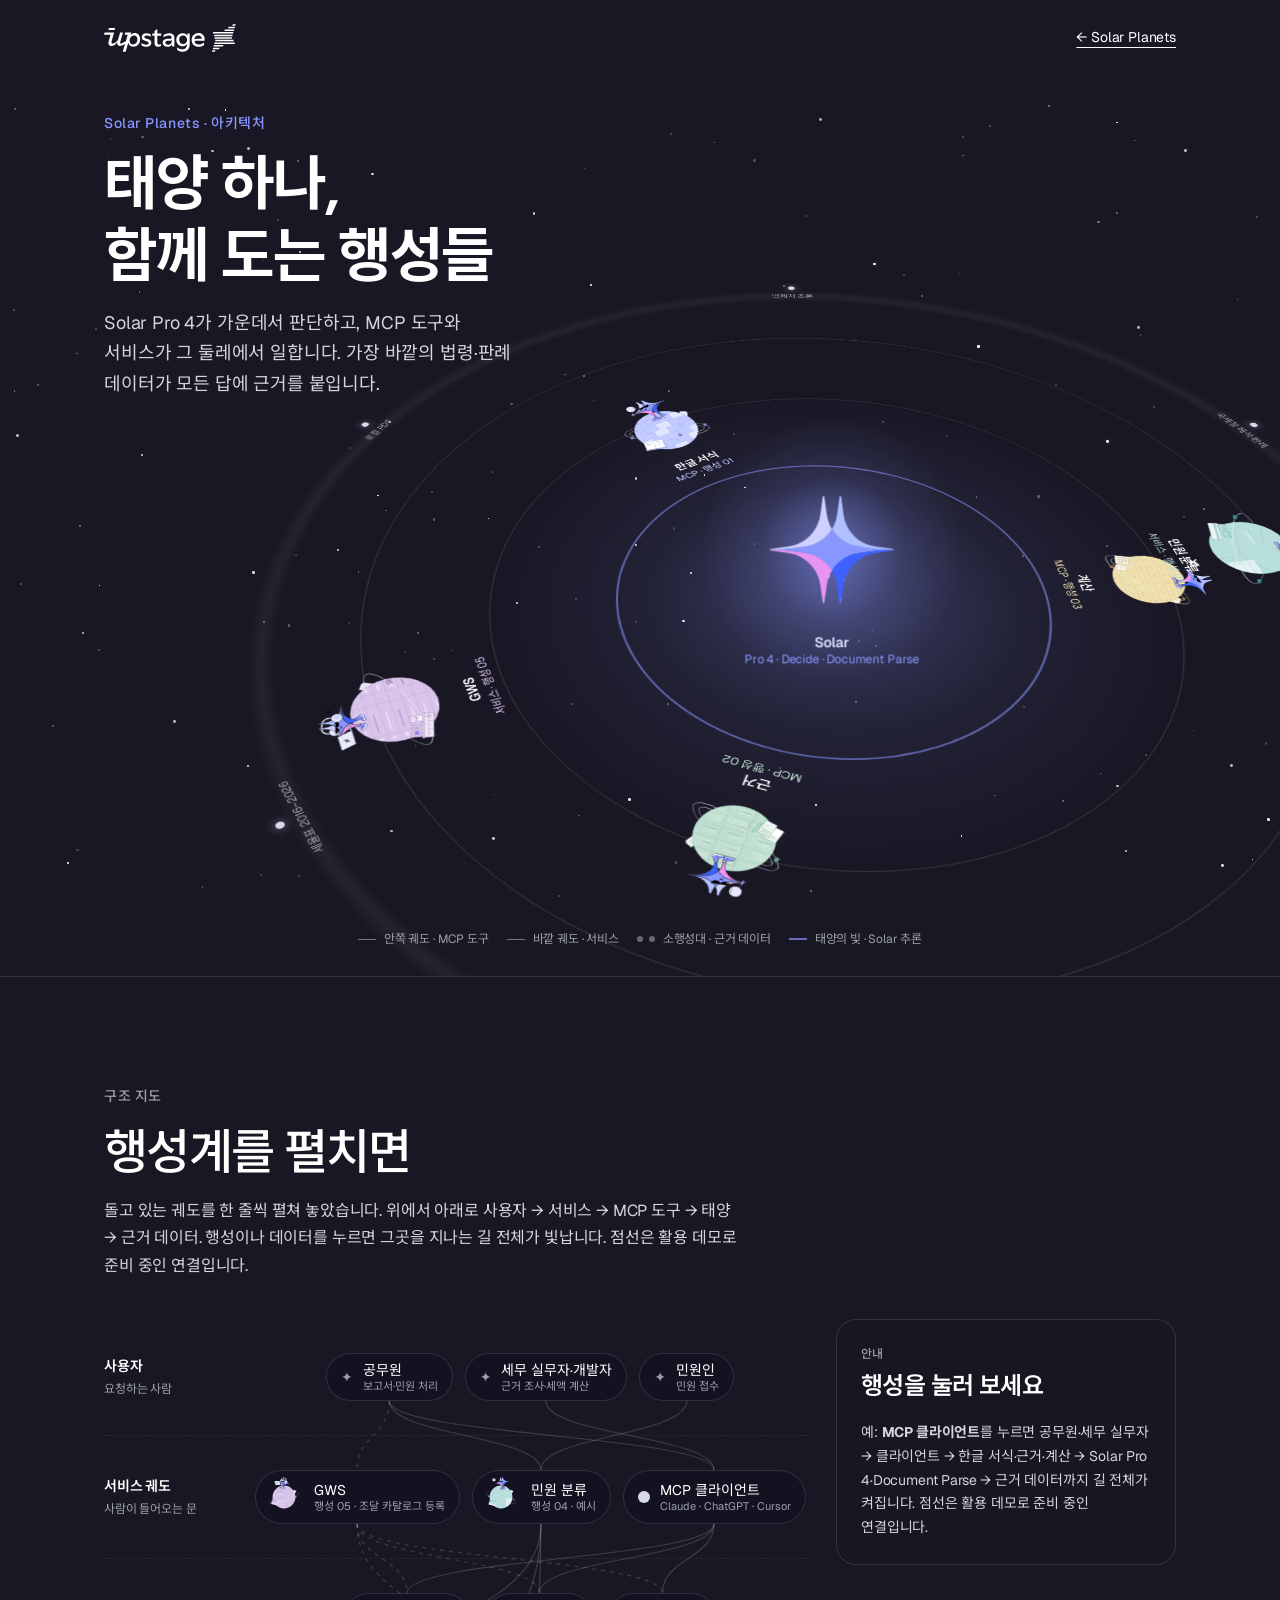
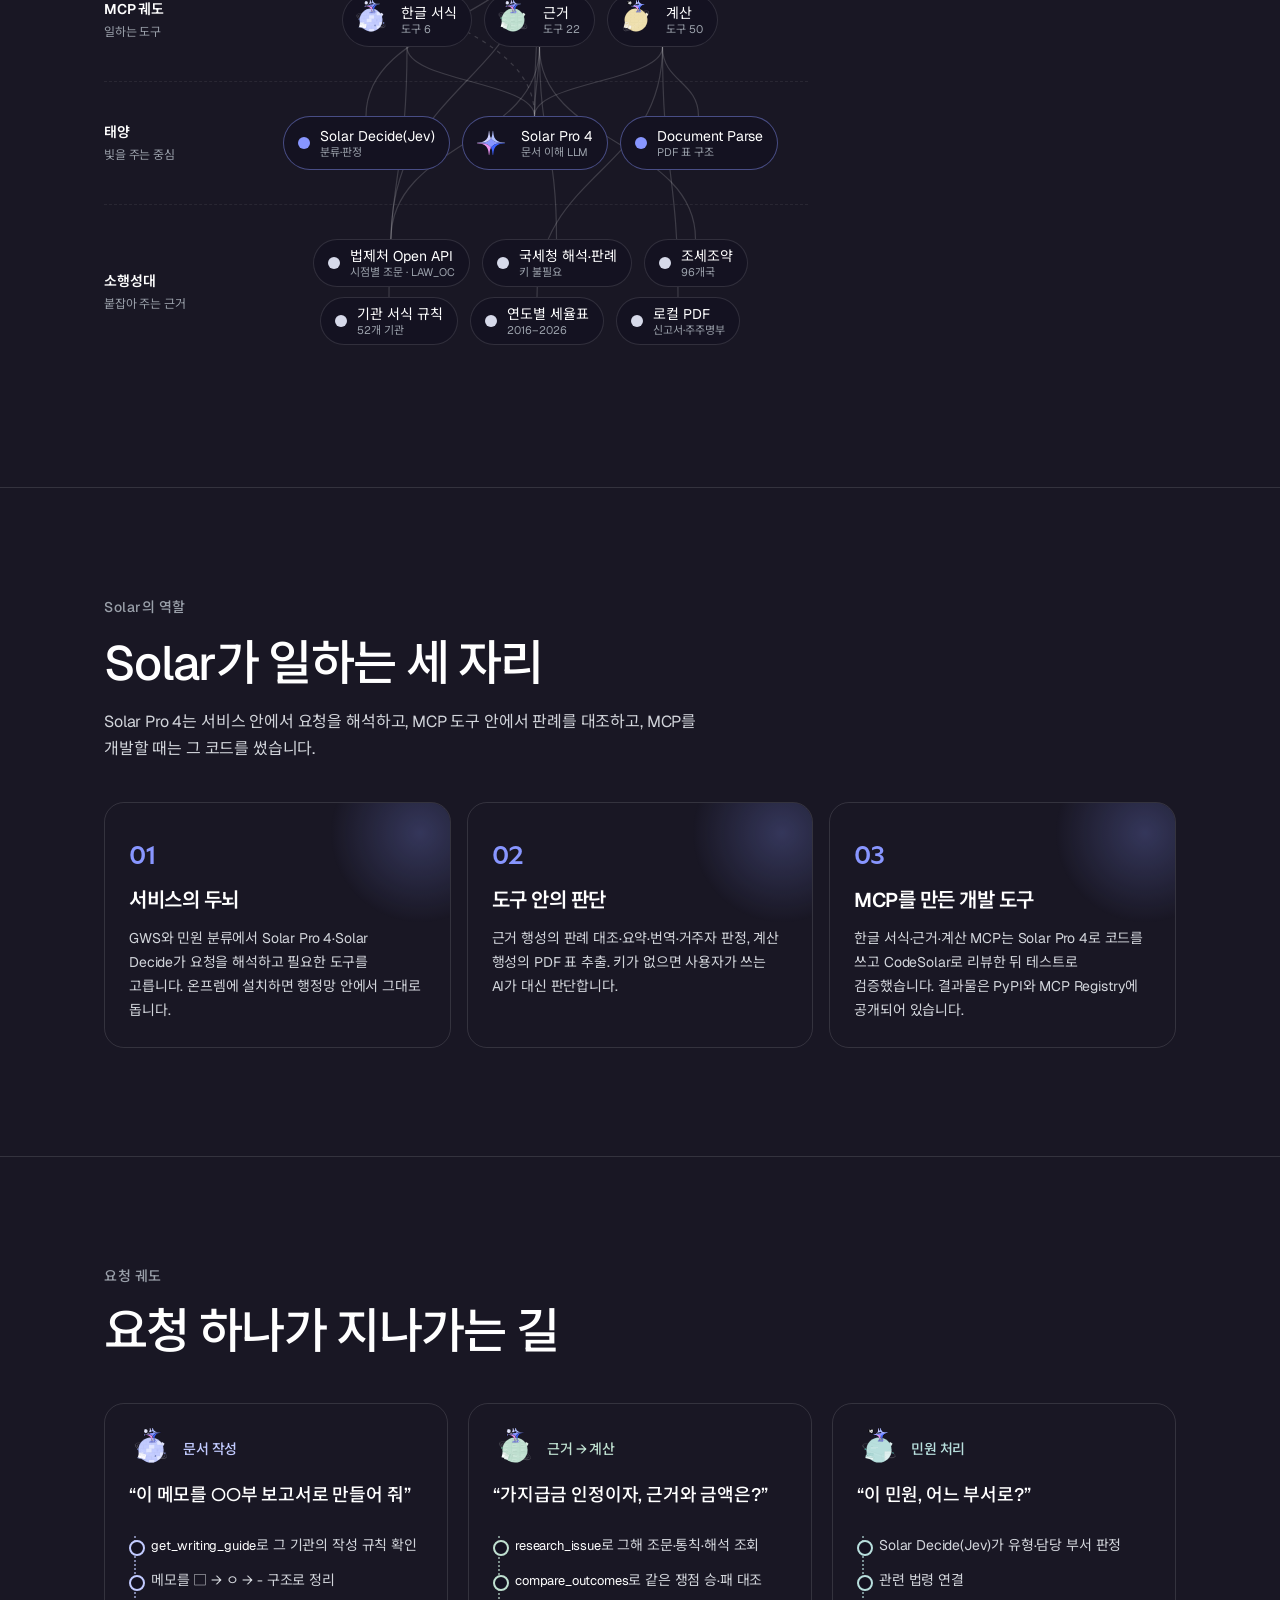
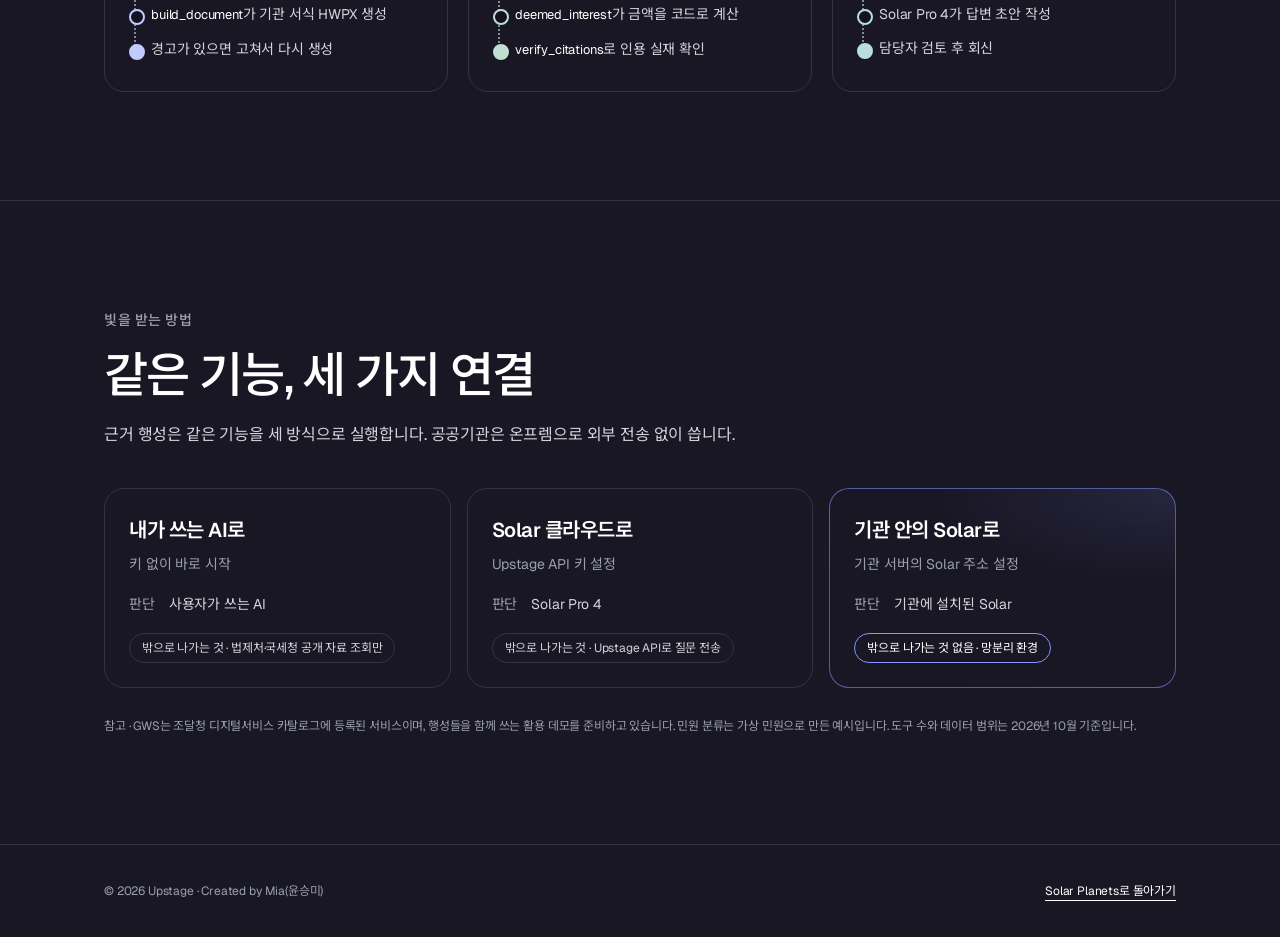
==== commit 1622396e: "Architecture: restore the short dashed-line sentence Co-Authored-By: Claude Fable 5.1 <noreply@anthr" ====
--- a/architecture.html
+++ b/architecture.html
@@ -194,7 +194,7 @@
 <section class="band" id="map" aria-labelledby="map-title"><div class="container">
 <p class="kicker">구조 지도</p>
 <h2 id="map-title">행성계를 펼치면</h2>
-<p class="lead">돌고 있는 궤도를 한 줄씩 펼쳐 놓았습니다. 위에서 아래로 사용자 → 서비스 → MCP 도구 → 태양 → 근거 데이터. 행성이나 데이터를 누르면 그곳을 지나는 길 전체가 빛납니다. 세 MCP와 Solar Pro 4를 잇는 선은 Solar Pro 4로 만든 도구라는 뜻입니다(근거·계산은 실행 중에도 선택적으로 호출). 점선은 GWS가 행성들을 함께 쓰는 활용 데모를 준비 중인 연결입니다.</p>
+<p class="lead">돌고 있는 궤도를 한 줄씩 펼쳐 놓았습니다. 위에서 아래로 사용자 → 서비스 → MCP 도구 → 태양 → 근거 데이터. 행성이나 데이터를 누르면 그곳을 지나는 길 전체가 빛납니다. 점선은 활용 데모로 준비 중인 연결입니다.</p>
 <div class="map-wrap">
 <div class="map" id="mapEl">
 <svg class="edges" id="edges" aria-hidden="true"></svg>
@@ -306,7 +306,7 @@
       p.setAttribute('d', `M${x1},${y1} C${x1},${my} ${x2},${my} ${x2},${y2}`);
     }
   }
-  const defaultPanel = `<p class="p-tag">안내</p><h3>행성을 눌러 보세요</h3><p class="p-desc">예: <b>MCP 클라이언트</b>를 누르면 공무원·세무 실무자 → 클라이언트 → 한글 서식·근거·계산 → Solar Pro 4·Document Parse → 근거 데이터까지 길 전체가 켜집니다. MCP와 Solar Pro 4를 잇는 선은 Solar Pro 4로 만든 도구라는 뜻이고, 점선은 GWS 활용 데모 준비 중인 연결입니다.</p>`;
+  const defaultPanel = `<p class="p-tag">안내</p><h3>행성을 눌러 보세요</h3><p class="p-desc">예: <b>MCP 클라이언트</b>를 누르면 공무원·세무 실무자 → 클라이언트 → 한글 서식·근거·계산 → Solar Pro 4·Document Parse → 근거 데이터까지 길 전체가 켜집니다. 점선은 활용 데모로 준비 중인 연결입니다.</p>`;
   let active = null;
   function show(id) {
     if (active === id || !id) { active = null; map.classList.remove('focus'); Object.values(nodes).forEach(n=>{n.classList.remove('on');n.setAttribute('aria-pressed','false')}); paths.forEach(e=>e.p.classList.remove('on')); panel.innerHTML = defaultPanel; panel.style.removeProperty('--c'); return; }
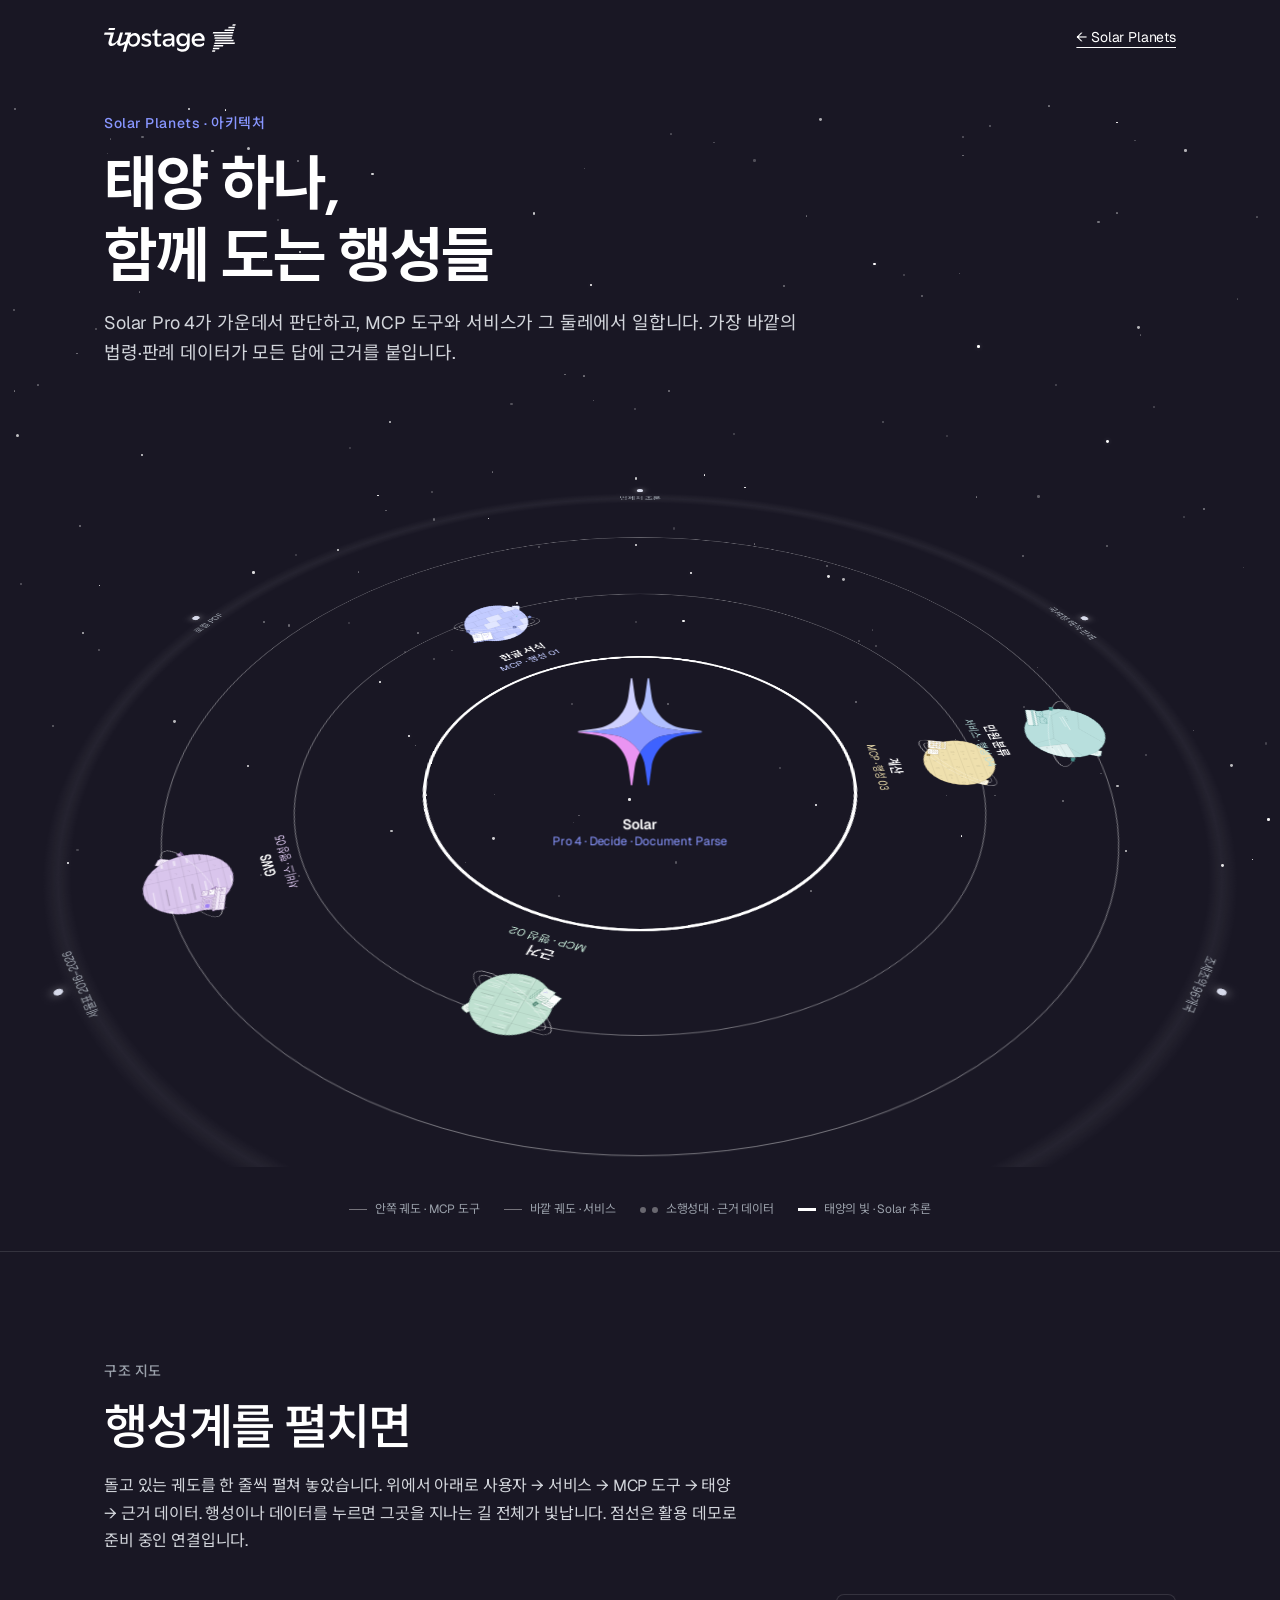
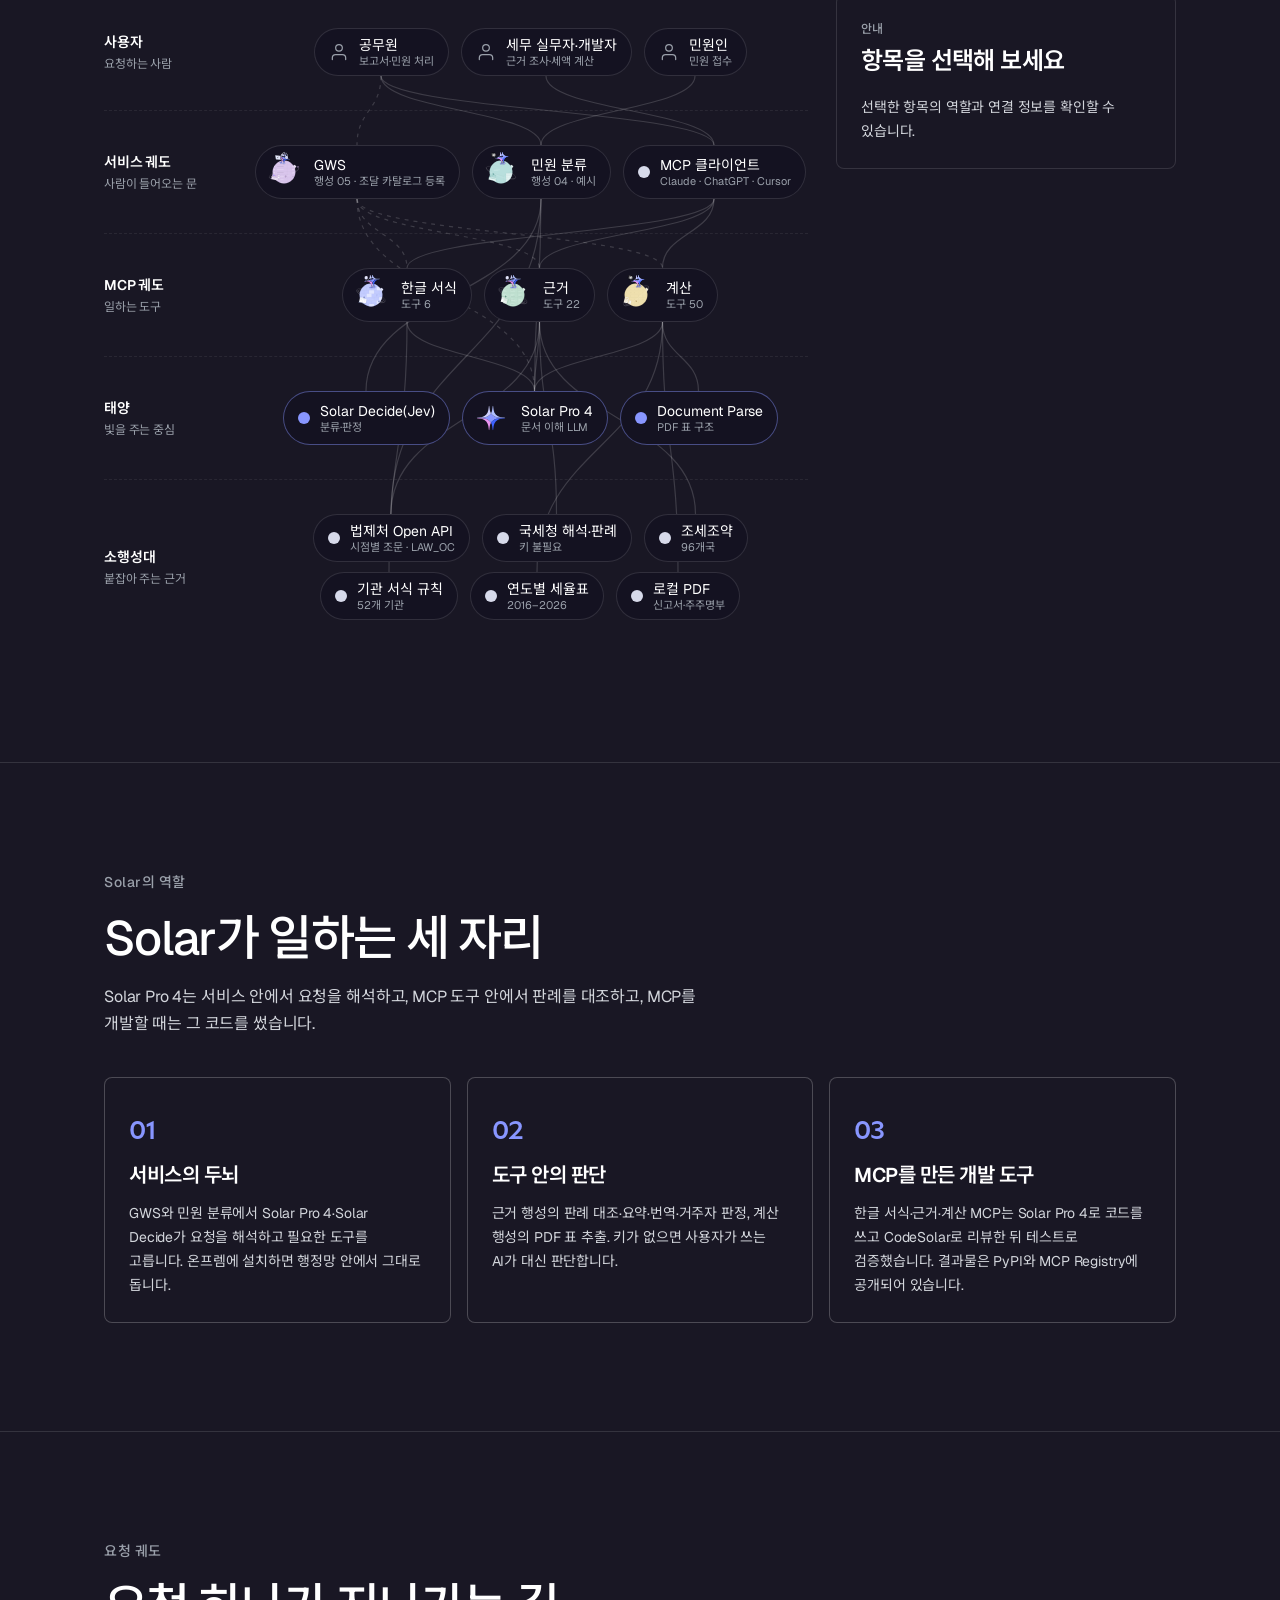
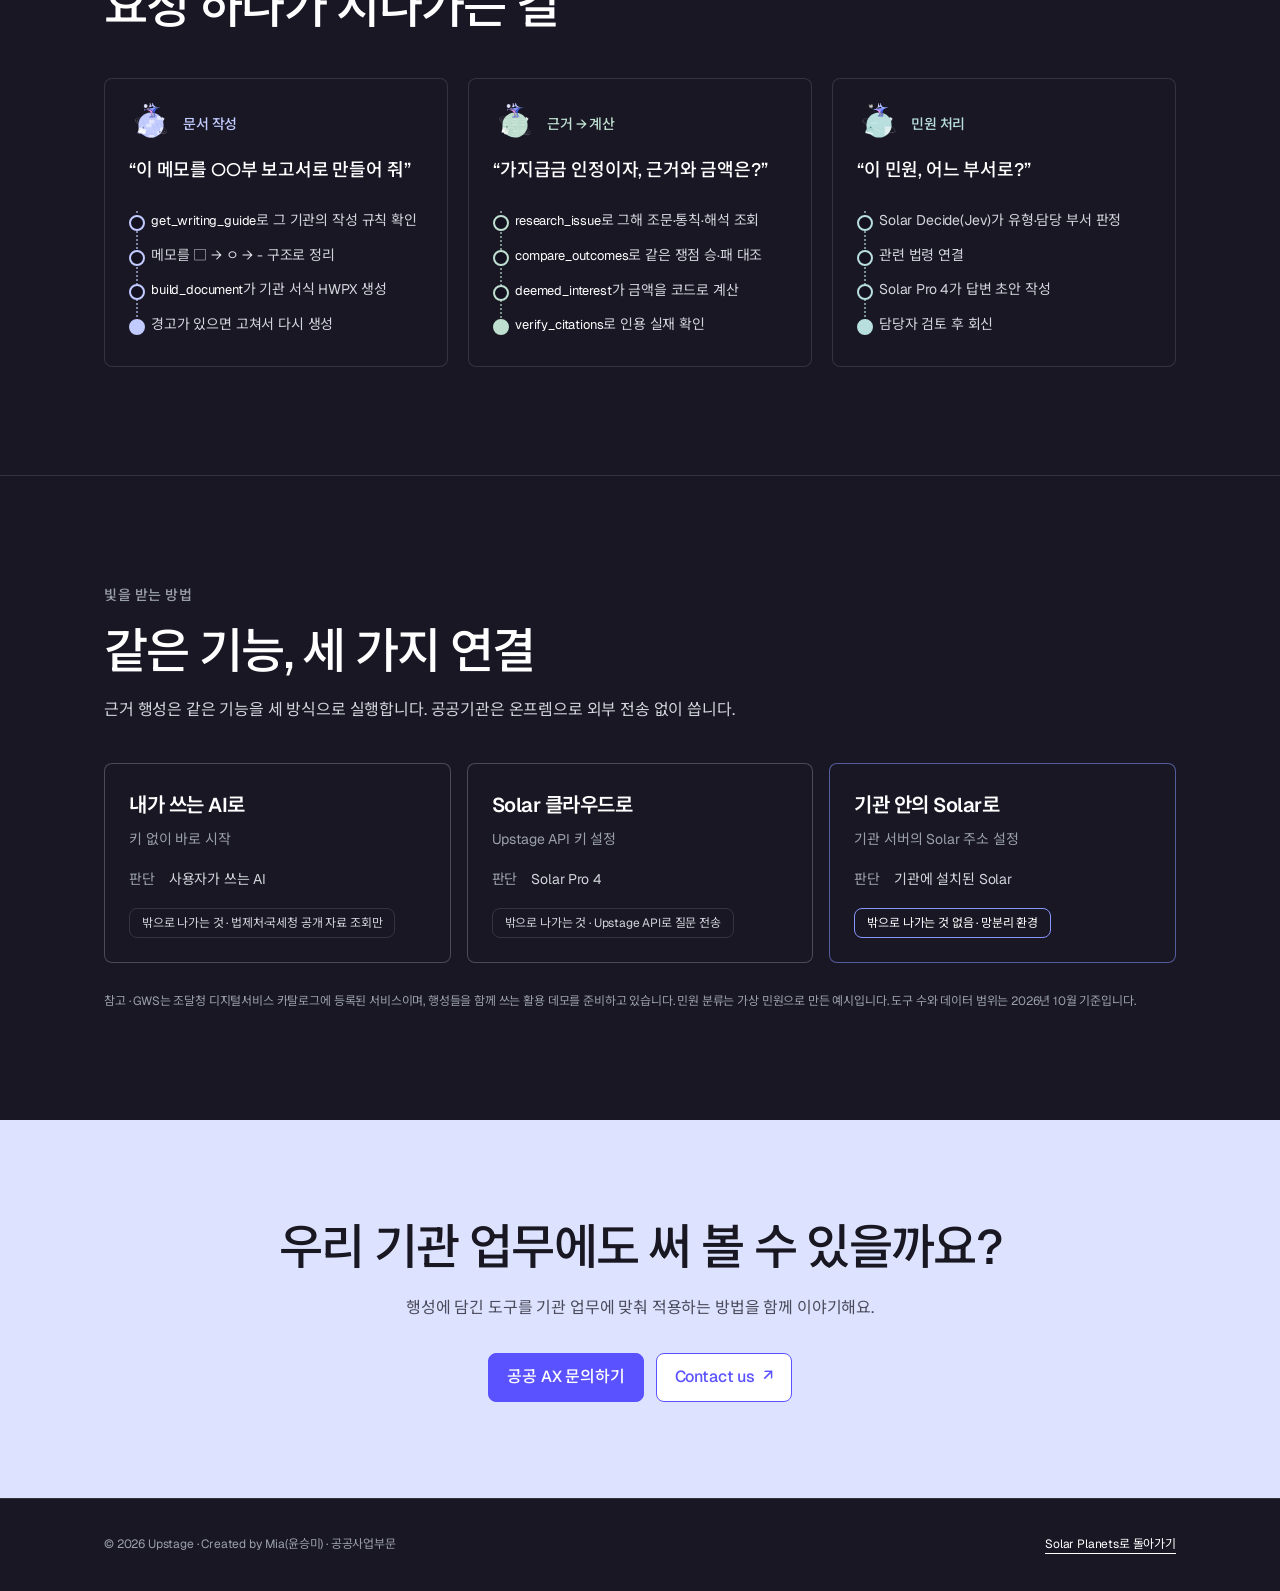
==== commit af1cb13a: "Architecture design revision from the brand team (planet-only art, cards, mobile panel); contact ban" ====
--- a/architecture.html
+++ b/architecture.html
@@ -4,40 +4,38 @@
 <title>Solar Planets 아키텍처</title>
 <link rel="icon" type="image/svg+xml" href="assets/brand/upstage_symbol_color.svg">
 <link rel="stylesheet" href="https://fonts.googleapis.com/css2?family=Geist:wght@400;500;600;700&amp;family=Noto+Sans+KR:wght@400;500;600;700&amp;display=swap">
-<link rel="stylesheet" href="assets/lift/primitives.css"><link rel="stylesheet" href="assets/lift/website.css"><link rel="stylesheet" href="assets/lift/base.website.css"><link rel="stylesheet" href="assets/lift/korean.css"><link rel="stylesheet" href="assets/lift/a11y.website.css"><link rel="stylesheet" href="assets/lift/motion.css"><link rel="stylesheet" href="assets/planet-theme.css?v=20261013-accent-01"><link rel="stylesheet" href="design.css?v=20261014-paging-02">
+<link rel="stylesheet" href="assets/lift/primitives.css"><link rel="stylesheet" href="assets/lift/website.css"><link rel="stylesheet" href="assets/lift/base.website.css"><link rel="stylesheet" href="assets/lift/korean.css"><link rel="stylesheet" href="assets/lift/a11y.website.css"><link rel="stylesheet" href="assets/lift/motion.css"><link rel="stylesheet" href="assets/planet-theme.css?v=20261013-accent-01"><link rel="stylesheet" href="design.css?v=20261015-contact-01">
 <style>
 @media(max-width:760px){html{scroll-snap-type:none!important}.footer{scroll-snap-align:none}}
-:root{--tilt:56deg;--muted:var(--_dark---text-muted);--body:var(--_dark---text-body);--line:var(--_dark---border-subtle)}
+:root{--architecture-card-bg:#191724;--tilt:56deg;--muted:var(--_dark---text-muted);--body:var(--_dark---text-body);--line:var(--_dark---border-subtle)}
 
 /* 1. 은하계 */
-.galaxy{position:relative;min-height:min(100svh,980px);display:grid;grid-template-rows:auto 1fr;overflow:hidden}
+.galaxy{position:relative;min-height:min(100svh,980px);display:grid;grid-template-rows:auto 1fr auto;overflow:hidden}
 .galaxy-copy{position:relative;z-index:3;padding-top:clamp(16px,4vh,48px)}
 .eyebrow{color:var(--planet-sun);font-size:var(--web-text-sm);font-weight:500;letter-spacing:.04em}
 .galaxy h1{font:600 clamp(36px,5.2vw,72px)/1.08 var(--font-display);letter-spacing:-.02em;margin-top:12px}
 .galaxy .lede{color:var(--body);font-size:var(--web-text-md);margin-top:16px;max-width:34ch}
-.stage{position:relative;min-height:min(78vh,820px);perspective:1800px;perspective-origin:50% 30%}
+.stage{position:relative;overflow:hidden;min-height:min(78vh,820px);perspective:1800px;perspective-origin:50% 30%}
 .plane{position:absolute;left:50%;top:52%;width:0;height:0;transform-style:preserve-3d;transform:rotateX(var(--tilt))}
-.orbit{position:absolute;left:0;top:0;width:calc(var(--r)*2);height:calc(var(--r)*2);margin:calc(var(--r)*-1) 0 0 calc(var(--r)*-1);border-radius:50%;border:1px solid rgba(255,255,255,.14);transform-style:preserve-3d;animation:spin var(--t) linear infinite}
+.orbit{pointer-events:none;position:absolute;left:0;top:0;width:calc(var(--r)*2);height:calc(var(--r)*2);margin:calc(var(--r)*-1) 0 0 calc(var(--r)*-1);border-radius:50%;border:1px solid color-mix(in srgb,var(--_dark---text) 40%,transparent);transform-style:preserve-3d;animation:spin var(--t) linear infinite}
 .orbit.belt{border:0;background:radial-gradient(closest-side,transparent calc(100% - 26px),rgba(255,255,255,.05) calc(100% - 14px),transparent 100%)}
-.orbit.ripple{border-color:rgba(136,150,255,.35);animation:ripple 6s ease-out infinite;border-width:2px}
+.orbit.ripple{border-color:var(--_dark---text);animation:ripple 6s ease-out infinite;border-width:3px}
 .orbit.ripple.r2{animation-delay:-3s}
 .arm{position:absolute;inset:0;transform:rotate(var(--a));transform-style:preserve-3d;pointer-events:none}
 .body{position:absolute;left:50%;top:0;width:0;height:0;transform-style:preserve-3d}
-.face{position:absolute;left:0;top:0;transform-style:preserve-3d;animation:counter var(--t) linear infinite;pointer-events:auto}
+.face{position:absolute;left:0;top:0;transform-style:preserve-3d;animation:counter var(--t) linear infinite;pointer-events:none}
+.planet,.sun a{pointer-events:auto}
 .face > *{transform:translate(-50%,-30%)}
 @keyframes spin{to{transform:rotate(360deg)}}
 @keyframes counter{from{transform:rotate(calc(var(--a)*-1)) rotateX(calc(var(--tilt)*-1))}to{transform:rotate(calc(var(--a)*-1 - 360deg)) rotateX(calc(var(--tilt)*-1))}}
-@keyframes ripple{0%{transform:scale(.25);opacity:.8}100%{transform:scale(1.25);opacity:0}}
-.stage:hover .orbit,.stage:hover .face,.stage:focus-within .orbit,.stage:focus-within .face{animation-play-state:paused}
+@keyframes ripple{0%{transform:scale(.25);opacity:1}20%{opacity:.9}100%{transform:scale(1.25);opacity:0}}
 @media(prefers-reduced-motion:reduce){.orbit,.face{animation:none!important}.face{transform:rotate(calc(var(--a)*-1)) rotateX(calc(var(--tilt)*-1))}.orbit.ripple{display:none}}
 
 .sun{position:absolute;left:0;top:0;transform:rotateX(calc(var(--tilt)*-1));transform-style:preserve-3d}
 .sun a{position:absolute;transform:translate(-50%,-66%);display:grid;justify-items:center;gap:6px;text-decoration:none;color:var(--_dark---text)}
 .sun img{position:relative;width:clamp(150px,22vmin,280px);height:auto;animation:breathe 5s ease-in-out infinite}
-.sun a::before{content:"";position:absolute;left:50%;top:42%;width:150%;aspect-ratio:1;transform:translate(-50%,-50%);border-radius:50%;background:radial-gradient(closest-side,rgba(136,150,255,.55),rgba(136,150,255,.12) 55%,transparent);pointer-events:none}
 @keyframes breathe{50%{transform:scale(1.06)}}
 @media(prefers-reduced-motion:reduce){.sun img{animation:none}}
-.sun-glow{position:absolute;left:0;top:0;width:76vmin;height:76vmin;margin:-38vmin 0 0 -38vmin;border-radius:50%;background:radial-gradient(closest-side,rgba(136,150,255,.32),rgba(136,150,255,.08) 55%,transparent);pointer-events:none}
 
 .planet{display:grid;justify-items:center;gap:2px;text-decoration:none;color:var(--_dark---text);width:var(--s);border-radius:16px}
 .planet img{width:100%;height:auto;transition:transform .3s,filter .3s}
@@ -47,10 +45,11 @@
 .tag span{color:var(--c)}
 .asteroid{display:grid;justify-items:center;gap:6px;color:var(--muted);font-size:11px;white-space:nowrap}
 .asteroid i{width:8px;height:8px;border-radius:50%;background:#d7daea;box-shadow:0 0 10px rgba(255,255,255,.5)}
-.legend{position:absolute;z-index:3;left:0;right:0;bottom:clamp(12px,3vh,32px);display:flex;flex-wrap:wrap;justify-content:center;gap:8px 18px;color:var(--muted);font-size:var(--web-text-xs)}
+.legend{position:relative;display:flex;flex-wrap:wrap;justify-content:center;gap:12px 24px;margin:0;padding:32px var(--gutter-web-mobile);color:var(--muted);font-size:var(--web-text-xs)}
+.legend span{white-space:nowrap}
 .legend span::before{content:"";display:inline-block;width:18px;height:0;border-top:1px solid rgba(255,255,255,.4);vertical-align:middle;margin-right:8px}
 .legend .l-belt::before{border-top:6px dotted rgba(255,255,255,.35)}
-.legend .l-light::before{border-top:2px solid rgba(136,150,255,.7)}
+.legend .l-light::before{border-top:3px solid var(--_dark---text)}
 
 /* 공통 섹션 */
 .band{padding-block:clamp(72px,12vh,140px);border-top:1px solid var(--line)}
@@ -74,14 +73,14 @@
 .node{display:inline-flex;align-items:center;gap:10px;min-height:48px;padding:6px 14px 6px 8px;border:1px solid var(--line);border-radius:999px;background:var(--_dark---surface-deep);color:var(--_dark---text);font:inherit;font-size:var(--web-text-sm);cursor:pointer;transition:border-color .2s,opacity .2s,box-shadow .2s}
 .node img{width:40px;height:40px}
 .node .dot{width:12px;height:12px;border-radius:50%;background:var(--c,#d7daea);margin-left:6px}
-.node .star{color:var(--muted);margin-left:6px}
+.node .user-icon{width:20px;height:20px;flex:none;color:var(--muted);margin-left:6px}
 .node small{display:block;color:var(--muted);font-size:11px;line-height:1.3}
 .node span{text-align:left;line-height:1.3}
 .node.sunnode{border-color:color-mix(in srgb,var(--planet-sun) 45%,transparent)}
 .map.focus .node{opacity:.35}
 .map.focus .node.on{opacity:1;border-color:var(--c,#fff);box-shadow:0 0 0 1px var(--c,#fff),0 0 24px -6px var(--c,#fff)}
 .node:focus-visible{outline:2px solid #fff;outline-offset:3px}
-.panel{border:1px solid var(--line);border-radius:20px;padding:24px;background:color-mix(in srgb,var(--_dark---surface) 60%,transparent)}
+.panel{border:1px solid var(--line);border-radius:var(--radius);padding:24px;background:var(--architecture-card-bg)}
 .panel .p-top{display:flex;gap:14px;align-items:center}
 .panel .p-top img{width:72px;height:72px}
 .panel .p-tag{font-size:12px;color:var(--c,var(--muted));font-weight:500;letter-spacing:.04em}
@@ -92,23 +91,30 @@
 .panel dt{color:var(--muted)}.panel dd{margin:0;color:var(--body)}
 .panel code,.flow code,.mode code{color:var(--_dark---text);font-size:.92em}
 .panel .scene-actions{margin-top:14px}
+.panel{scrollbar-width:thin;scrollbar-color:var(--_dark---text-muted) transparent}
+.panel::-webkit-scrollbar{width:6px;background:transparent}
+.panel::-webkit-scrollbar-track{background:transparent}
+.panel::-webkit-scrollbar-thumb{background:var(--_dark---text-muted);border-radius:999px}
+.panel::-webkit-scrollbar-button{display:none}
+.panel::-webkit-scrollbar-corner{background:transparent}
 
 /* 3. 태양이 주는 것 */
 .gifts{display:grid;gap:16px;margin-top:40px}
-.gift{position:relative;border:1px solid var(--line);border-radius:20px;padding:28px 24px 24px;overflow:hidden}
-.gift::before{content:"";position:absolute;right:-60px;top:-60px;width:180px;height:180px;border-radius:50%;background:radial-gradient(closest-side,rgba(136,150,255,.25),transparent)}
+.gift{background:var(--architecture-card-bg);position:relative;border:1px solid var(--_dark---border);border-radius:var(--radius);padding:28px 24px 24px;overflow:hidden}
+/* Role cards use an undecorated surface; other gradients remain unchanged. */
 .gift .num{color:var(--planet-sun);font:600 var(--web-text-2xl)/1 var(--font-display)}
 .gift h3{font-size:var(--web-text-lg);font-weight:600;margin:14px 0 0}
 .gift p{color:var(--body);font-size:var(--web-text-sm);margin-top:10px;line-height:var(--ko-leading-body)}
 
 /* 4. 요청 궤도 */
 .flows{display:grid;gap:20px;margin-top:40px}
-.flow{border:1px solid var(--line);border-radius:20px;padding:24px;--c:var(--planet-sun)}
+.flow{background:var(--architecture-card-bg);border:1px solid var(--line);border-radius:var(--radius);padding:24px;--c:var(--planet-sun)}
 .flow .ask{font-size:var(--web-text-md);font-weight:500;margin-top:8px}
 .flow .who{display:flex;align-items:center;gap:10px;color:var(--c);font-size:var(--web-text-sm);font-weight:500}
 .flow .who img{width:44px;height:44px}
 .flow ol{list-style:none;margin:18px 0 0;padding:0 0 0 22px;position:relative}
-.flow ol::before{content:"";position:absolute;left:5px;top:8px;bottom:8px;border-left:2px dotted color-mix(in srgb,var(--c) 60%,transparent)}
+/* Dot outer width is 16px (12px content + 2px borders); center the 2px line at x=8px. */
+.flow ol::before{content:"";position:absolute;left:7px;top:8px;bottom:8px;border-left:2px dotted color-mix(in srgb,var(--c) 60%,transparent)}
 .flow li{position:relative;color:var(--body);font-size:var(--web-text-sm);line-height:1.6;padding:6px 0}
 .flow li::before{content:"";position:absolute;left:-22px;top:12px;width:12px;height:12px;border-radius:50%;background:var(--_dark---surface-deep);border:2px solid var(--c)}
 .flow li:last-child::before{background:var(--c)}
@@ -123,33 +129,42 @@
 
 /* 5. 연결 방식 */
 .modes{display:grid;gap:16px;margin-top:40px}
-.mode{border:1px solid var(--line);border-radius:20px;padding:24px}
-.mode.pick{border-color:color-mix(in srgb,var(--planet-sun) 55%,transparent);background:radial-gradient(120% 80% at 100% 0,rgba(136,150,255,.12),transparent 60%)}
+.mode{background:var(--architecture-card-bg);border:1px solid var(--_dark---border);border-radius:var(--radius);padding:24px}
+.mode.pick{border-color:color-mix(in srgb,var(--planet-sun) 55%,transparent);background:var(--architecture-card-bg)}
 .mode h3{font-size:var(--web-text-lg);font-weight:600;margin:0}
 .mode .set{margin-top:6px;color:var(--muted);font-size:var(--web-text-sm)}
 .mode dl{display:grid;grid-template-columns:auto 1fr;gap:8px 14px;margin:16px 0 0;font-size:var(--web-text-sm)}
 .mode dt{color:var(--muted)}.mode dd{margin:0;color:var(--body)}
-.mode .send{display:inline-block;margin-top:16px;padding:4px 12px;border-radius:999px;font-size:12px;border:1px solid var(--line);color:var(--body)}
+.mode .send{display:inline-block;margin-top:16px;padding:4px 12px;border-radius:var(--radius);font-size:12px;border:1px solid var(--line);color:var(--body)}
 .mode.pick .send{border-color:var(--planet-sun);color:var(--_dark---text)}
 .source{color:var(--muted);font-size:var(--web-text-xs);margin-top:28px;max-width:none;line-height:1.7}
 
 @media(min-width:900px){
- .galaxy-copy{position:absolute;left:0;right:0;top:0}
- .stage{min-height:min(100svh,980px)}
- .plane{top:58%;left:65%}
+ .galaxy-copy{position:relative;padding-bottom:24px}
+ .galaxy-copy .lede{max-width:58ch}
+ .stage{min-height:min(86svh,820px)}
+ .plane{top:50%;left:50%}
  .map-wrap{grid-template-columns:minmax(0,1fr) 340px;align-items:start}
  .panel{position:sticky;top:24px}
  .gifts,.flows,.modes{grid-template-columns:repeat(3,1fr)}
 }
 @media(max-width:899px){
+ .galaxy .planet{width:calc(var(--s) * .65)}
  .stage{min-height:92vw}
  .plane{top:50%}
  .tag{font-size:10px}.tag b{font-size:12px}
  .asteroid{font-size:9px}
+ .map-wrap{padding-bottom:calc(var(--panel-reserve, 220px) + 24px)}
+ .panel{position:fixed;inset:auto 16px max(12px,env(safe-area-inset-bottom));z-index:var(--z-sticky);max-height:40svh;overflow-y:auto;overscroll-behavior:contain;padding:20px;background:var(--architecture-card-bg);border-color:var(--_dark---border);visibility:hidden;opacity:0;pointer-events:none;transform:translateY(var(--panel-dock-offset,0px));transition:opacity 240ms ease,visibility 240ms}
+ .panel.is-docked{visibility:visible;opacity:1;pointer-events:auto}
+ .panel.has-selection{height:min(280px,35svh)}
+ .panel .p-top img{width:48px;height:48px}
+ .panel h3{font-size:var(--web-text-lg)}
  .layer{grid-template-columns:1fr;gap:10px}
  .nodes{justify-content:flex-start}
- .legend{position:static;margin-top:8px;padding-bottom:16px}
+ .legend{display:grid;grid-template-columns:repeat(2,max-content);gap:12px 20px;padding-block:24px;font-size:12px}
 }
+@media(prefers-reduced-motion:reduce){.panel{transition:none}}
 </style>
 </head><body data-ds-surface="dark">
 <div class="space-background" aria-hidden="true"></div>
@@ -165,17 +180,17 @@
 </div></div>
 <div class="stage" id="stage">
 <div class="plane">
- <div class="sun-glow"></div>
+ 
  <div class="orbit ripple" style="--r:24vmin;--t:6s"></div>
  <div class="orbit ripple r2" style="--r:24vmin;--t:6s"></div>
  <div class="orbit" style="--r:38vmin;--t:90s">
-  <div class="arm" style="--a:-30deg"><div class="body"><div class="face"><a class="planet" href="#map" data-go="hwpx" style="--s:clamp(100px,14vmin,180px);--c:var(--planet-hwpx)"><img src="assets/arch/hwpx.svg" alt=""><span class="tag"><b>한글 서식</b><span>MCP · 행성 01</span></span></a></div></div></div>
-  <div class="arm" style="--a:200deg"><div class="body"><div class="face"><a class="planet" href="#map" data-go="tax" style="--s:clamp(100px,14vmin,180px);--c:var(--planet-tax)"><img src="assets/arch/tax.svg" alt=""><span class="tag"><b>근거</b><span>MCP · 행성 02</span></span></a></div></div></div>
-  <div class="arm" style="--a:85deg"><div class="body"><div class="face"><a class="planet" href="#map" data-go="calc" style="--s:clamp(100px,14vmin,180px);--c:var(--planet-calc)"><img src="assets/arch/calc.svg" alt=""><span class="tag"><b>계산</b><span>MCP · 행성 03</span></span></a></div></div></div>
+  <div class="arm" style="--a:-30deg"><div class="body"><div class="face"><a class="planet" href="#map" data-go="hwpx" style="--s:clamp(100px,14vmin,180px);--c:var(--planet-hwpx)"><img src="assets/arch/hwpx-planet-only.svg" alt=""><span class="tag"><b>한글 서식</b><span>MCP · 행성 01</span></span></a></div></div></div>
+  <div class="arm" style="--a:200deg"><div class="body"><div class="face"><a class="planet" href="#map" data-go="tax" style="--s:clamp(100px,14vmin,180px);--c:var(--planet-tax)"><img src="assets/arch/tax-planet-only.svg" alt=""><span class="tag"><b>근거</b><span>MCP · 행성 02</span></span></a></div></div></div>
+  <div class="arm" style="--a:85deg"><div class="body"><div class="face"><a class="planet" href="#map" data-go="calc" style="--s:clamp(100px,14vmin,180px);--c:var(--planet-calc)"><img src="assets/arch/calc-planet-only.svg" alt=""><span class="tag"><b>계산</b><span>MCP · 행성 03</span></span></a></div></div></div>
  </div>
  <div class="orbit" style="--r:52vmin;--t:150s">
-  <div class="arm" style="--a:80deg"><div class="body"><div class="face"><a class="planet" href="#map" data-go="decide" style="--s:clamp(116px,16vmin,200px);--c:var(--planet-decide)"><img src="assets/arch/decide.svg" alt=""><span class="tag"><b>민원 분류</b><span>서비스 · 행성 04</span></span></a></div></div></div>
-  <div class="arm" style="--a:250deg"><div class="body"><div class="face"><a class="planet" href="#map" data-go="gws" style="--s:clamp(116px,16vmin,200px);--c:var(--planet-gws)"><img src="assets/arch/gws.svg" alt=""><span class="tag"><b>GWS</b><span>서비스 · 행성 05</span></span></a></div></div></div>
+  <div class="arm" style="--a:80deg"><div class="body"><div class="face"><a class="planet" href="#map" data-go="decide" style="--s:clamp(116px,16vmin,200px);--c:var(--planet-decide)"><img src="assets/arch/decide-planet-only.svg" alt=""><span class="tag"><b>민원 분류</b><span>서비스 · 행성 04</span></span></a></div></div></div>
+  <div class="arm" style="--a:250deg"><div class="body"><div class="face"><a class="planet" href="#map" data-go="gws" style="--s:clamp(116px,16vmin,200px);--c:var(--planet-gws)"><img src="assets/arch/gws-planet-only.svg" alt=""><span class="tag"><b>GWS</b><span>서비스 · 행성 05</span></span></a></div></div></div>
  </div>
  <div class="orbit belt" style="--r:64vmin;--t:240s">
   <div class="arm" style="--a:0deg"><div class="body"><div class="face"><span class="asteroid"><i></i>법제처 조문</span></div></div></div>
@@ -187,8 +202,9 @@
  </div>
  <div class="sun"><a href="#map" data-go="pro4" aria-label="Solar 코어 — 구조 지도에서 보기"><img src="assets/arch/sun.svg" alt=""><span class="tag"><b>Solar</b><span style="color:var(--planet-sun)">Pro 4 · Decide · Document Parse</span></span></a></div>
 </div>
+
+</div>
 <p class="legend"><span>안쪽 궤도 · MCP 도구</span><span>바깥 궤도 · 서비스</span><span class="l-belt">소행성대 · 근거 데이터</span><span class="l-light">태양의 빛 · Solar 추론</span></p>
-</div>
 </section>
 
 <section class="band" id="map" aria-labelledby="map-title"><div class="container">
@@ -199,9 +215,9 @@
 <div class="map" id="mapEl">
 <svg class="edges" id="edges" aria-hidden="true"></svg>
 <div class="layer"><p class="layer-name">사용자<small>요청하는 사람</small></p><div class="nodes">
- <button class="node" data-id="u-official"><span class="star">✦</span><span>공무원<small>보고서·민원 처리</small></span></button>
- <button class="node" data-id="u-tax"><span class="star">✦</span><span>세무 실무자·개발자<small>근거 조사·세액 계산</small></span></button>
- <button class="node" data-id="u-citizen"><span class="star">✦</span><span>민원인<small>민원 접수</small></span></button>
+ <button class="node" data-id="u-official"><svg class="user-icon" width="20" height="20" viewBox="0 0 24 24" fill="none" stroke="currentColor" stroke-width="1.5" stroke-linecap="round" stroke-linejoin="round" aria-hidden="true"><circle cx="12" cy="7" r="4"/><path d="M20 21v-2a4 4 0 0 0-4-4H8a4 4 0 0 0-4 4v2"/></svg><span>공무원<small>보고서·민원 처리</small></span></button>
+ <button class="node" data-id="u-tax"><svg class="user-icon" width="20" height="20" viewBox="0 0 24 24" fill="none" stroke="currentColor" stroke-width="1.5" stroke-linecap="round" stroke-linejoin="round" aria-hidden="true"><circle cx="12" cy="7" r="4"/><path d="M20 21v-2a4 4 0 0 0-4-4H8a4 4 0 0 0-4 4v2"/></svg><span>세무 실무자·개발자<small>근거 조사·세액 계산</small></span></button>
+ <button class="node" data-id="u-citizen"><svg class="user-icon" width="20" height="20" viewBox="0 0 24 24" fill="none" stroke="currentColor" stroke-width="1.5" stroke-linecap="round" stroke-linejoin="round" aria-hidden="true"><circle cx="12" cy="7" r="4"/><path d="M20 21v-2a4 4 0 0 0-4-4H8a4 4 0 0 0-4 4v2"/></svg><span>민원인<small>민원 접수</small></span></button>
 </div></div>
 <div class="layer"><p class="layer-name">서비스 궤도<small>사람이 들어오는 문</small></p><div class="nodes">
  <button class="node" data-id="gws" style="--c:var(--planet-gws)"><img src="assets/arch/gws.svg" alt=""><span>GWS<small>행성 05 · 조달 카탈로그 등록</small></span></button>
@@ -264,7 +280,7 @@
 <p class="source">참고 · GWS는 조달청 디지털서비스 카탈로그에 등록된 서비스이며, 행성들을 함께 쓰는 활용 데모를 준비하고 있습니다. 민원 분류는 가상 민원으로 만든 예시입니다. 도구 수와 데이터 범위는 2026년 10월 기준입니다.</p>
 </div></section>
 
-</main><footer class="footer"><div class="container footer-inner"><p>© 2026 Upstage · Created by Mia(윤승미)</p><a class="text-link" href="index.html" data-ds-focus>Solar Planets로 돌아가기</a></div></footer>
+<section class="contact-cta" aria-labelledby="contact-title"><div class="container contact-cta-inner"><h2 id="contact-title">우리 기관 업무에도 써 볼 수 있을까요?</h2><p>행성에 담긴 도구를 기관 업무에 맞춰 적용하는 방법을 함께 이야기해요.</p><div class="contact-cta-actions"><a class="button" href="mailto:seungmi.yoon@upstage.ai?subject=%5BSolar%20Planets%5D%20%EA%B3%B5%EA%B3%B5%20AX%20%EB%AC%B8%EC%9D%98" data-ds-focus>공공 AX 문의하기</a><a class="button is-secondary" href="https://www.upstage.ai/contact-us" target="_blank" rel="noopener" data-ds-focus>Contact us <span aria-hidden="true">↗</span><span class="sr-only"> (새 탭)</span></a></div></div></section></main><footer class="footer"><div class="container footer-inner"><p>© 2026 Upstage · Created by Mia(윤승미) · 공공사업부문</p><a class="text-link" href="index.html" data-ds-focus>Solar Planets로 돌아가기</a></div></footer>
 
 <script>
 (() => {
@@ -306,10 +322,34 @@
       p.setAttribute('d', `M${x1},${y1} C${x1},${my} ${x2},${my} ${x2},${y2}`);
     }
   }
-  const defaultPanel = `<p class="p-tag">안내</p><h3>행성을 눌러 보세요</h3><p class="p-desc">예: <b>MCP 클라이언트</b>를 누르면 공무원·세무 실무자 → 클라이언트 → 한글 서식·근거·계산 → Solar Pro 4·Document Parse → 근거 데이터까지 길 전체가 켜집니다. 점선은 활용 데모로 준비 중인 연결입니다.</p>`;
+  const defaultPanel = `<p class="p-tag">안내</p><h3>항목을 선택해 보세요</h3><p class="p-desc">선택한 항목의 역할과 연결 정보를 확인할 수 있습니다.</p>`;
   let active = null;
+  const compactMap = matchMedia('(max-width:899px)');
+  const mapWrap = map.parentElement;
+  function updateDock() {
+    const box = map.getBoundingClientRect();
+    const boundary = mapWrap.getBoundingClientRect();
+    const docked = compactMap.matches && box.top < innerHeight * .65 && boundary.bottom > 0;
+    // Follow the map's reserved bottom space once its end enters the viewport.
+    panel.style.setProperty('--panel-dock-offset', `${compactMap.matches ? Math.min(0, boundary.bottom - innerHeight) : 0}px`);
+    panel.classList.toggle('is-docked', docked);
+  }
+  function placePanel() {
+    panel.classList.toggle('has-selection', Boolean(active));
+    panel.scrollTop = 0;
+    if (panel.parentElement !== mapWrap || panel.previousElementSibling !== map) mapWrap.append(panel);
+    draw();
+    updateDock();
+  }
+  compactMap.addEventListener('change', placePanel);
+  addEventListener('scroll', updateDock, {passive:true});
+  addEventListener('resize', updateDock);
+  new ResizeObserver(() => {
+    if (compactMap.matches) mapWrap.style.setProperty('--panel-reserve', `${panel.getBoundingClientRect().height}px`);
+    updateDock();
+  }).observe(panel);
   function show(id) {
-    if (active === id || !id) { active = null; map.classList.remove('focus'); Object.values(nodes).forEach(n=>{n.classList.remove('on');n.setAttribute('aria-pressed','false')}); paths.forEach(e=>e.p.classList.remove('on')); panel.innerHTML = defaultPanel; panel.style.removeProperty('--c'); return; }
+    if (active === id || !id) { active = null; map.classList.remove('focus'); Object.values(nodes).forEach(n=>{n.classList.remove('on');n.setAttribute('aria-pressed','false')}); paths.forEach(e=>e.p.classList.remove('on')); panel.innerHTML = defaultPanel; panel.style.removeProperty('--c'); placePanel(); return; }
     active = id; const n = D[id]; const near = new Set([id]); const lit = new Set();
     map.classList.add('focus');
     // follow the whole path: everything that flows into this node, and everything it flows into
@@ -323,10 +363,12 @@
     const rows = (n.rows||[]).map(([k,v])=>`<dt>${k}</dt><dd>${v}</dd>`).join('');
     const links = (n.links||[]).map(([t,u])=>`<a class="text-link" href="${u}" target="_blank" rel="noopener" data-ds-focus>${t} <span aria-hidden="true">↗</span><span class="sr-only"> (새 탭)</span></a>`).join('');
     panel.innerHTML = `<div class="p-top">${n.img?`<img src="assets/arch/${n.img}.svg" alt="">`:''}<div><p class="p-tag">${n.tag}</p><h3>${n.name}</h3>${n.sub?`<p class="p-sub">${n.sub}</p>`:''}</div></div>${n.desc?`<p class="p-desc">${n.desc}</p>`:''}${rows?`<dl>${rows}</dl>`:''}${links?`<div class="scene-actions">${links}</div>`:''}`;
+    placePanel();
   }
-  Object.entries(nodes).forEach(([id,el]) => { el.type='button'; el.setAttribute('aria-pressed','false'); el.setAttribute('data-ds-focus',''); el.addEventListener('click', () => show(id)); });
+  Object.entries(nodes).forEach(([id,el]) => { el.type='button'; el.setAttribute('aria-pressed','false'); el.setAttribute('data-ds-focus',''); el.setAttribute('aria-controls','panel'); el.addEventListener('click', () => show(id)); });
   document.querySelectorAll('[data-go]').forEach(a => a.addEventListener('click', () => { const id = a.dataset.go; setTimeout(() => { if (active !== id) show(id); }, 350); }));
   panel.innerHTML = defaultPanel;
+  placePanel();
   new ResizeObserver(draw).observe(map); addEventListener('resize', draw); document.fonts?.ready.then(draw); draw();
 })();
 </script>
--- a/design.css
+++ b/design.css
@@ -342,3 +342,12 @@
 .arch-cta-arrow{margin-left:auto;font-size:var(--web-text-lg);color:var(--planet-sun);transition:transform .3s}
 .arch-cta:hover .arch-cta-arrow{transform:translateX(4px)}
 @media(prefers-reduced-motion:reduce){.arch-cta-orbit i{animation:none}.arch-cta-orbit i:nth-child(2){transform:translateX(28px)}.arch-cta-orbit i:nth-child(3){transform:rotate(72deg) translateX(28px)}.arch-cta-orbit i:nth-child(4){transform:rotate(144deg) translateX(28px)}.arch-cta-orbit i:nth-child(5){transform:rotate(216deg) translateX(28px)}.arch-cta-orbit i:nth-child(6){transform:rotate(288deg) translateX(28px)}}
+
+/* Contact banner (Rani 10/15 제안): 공공 문의는 담당자 메일, 기업 문의는 Upstage Contact us */
+.contact-cta{background:var(--colors--purple-100);color:var(--colors--purple-1000);text-align:center;padding-block:var(--section-md-mobile)}
+.contact-cta-inner{display:grid;justify-items:center;gap:16px}
+.contact-cta h2{margin:0;color:var(--colors--purple-1000)}
+.contact-cta p{margin:0;max-width:48ch;color:#4a4a5a}
+.contact-cta-actions{display:flex;flex-wrap:wrap;justify-content:center;gap:12px;margin-top:16px}
+@media(min-width:480px){.contact-cta{padding-block:var(--section-md)}}
+.contact-cta{scroll-snap-align:start}
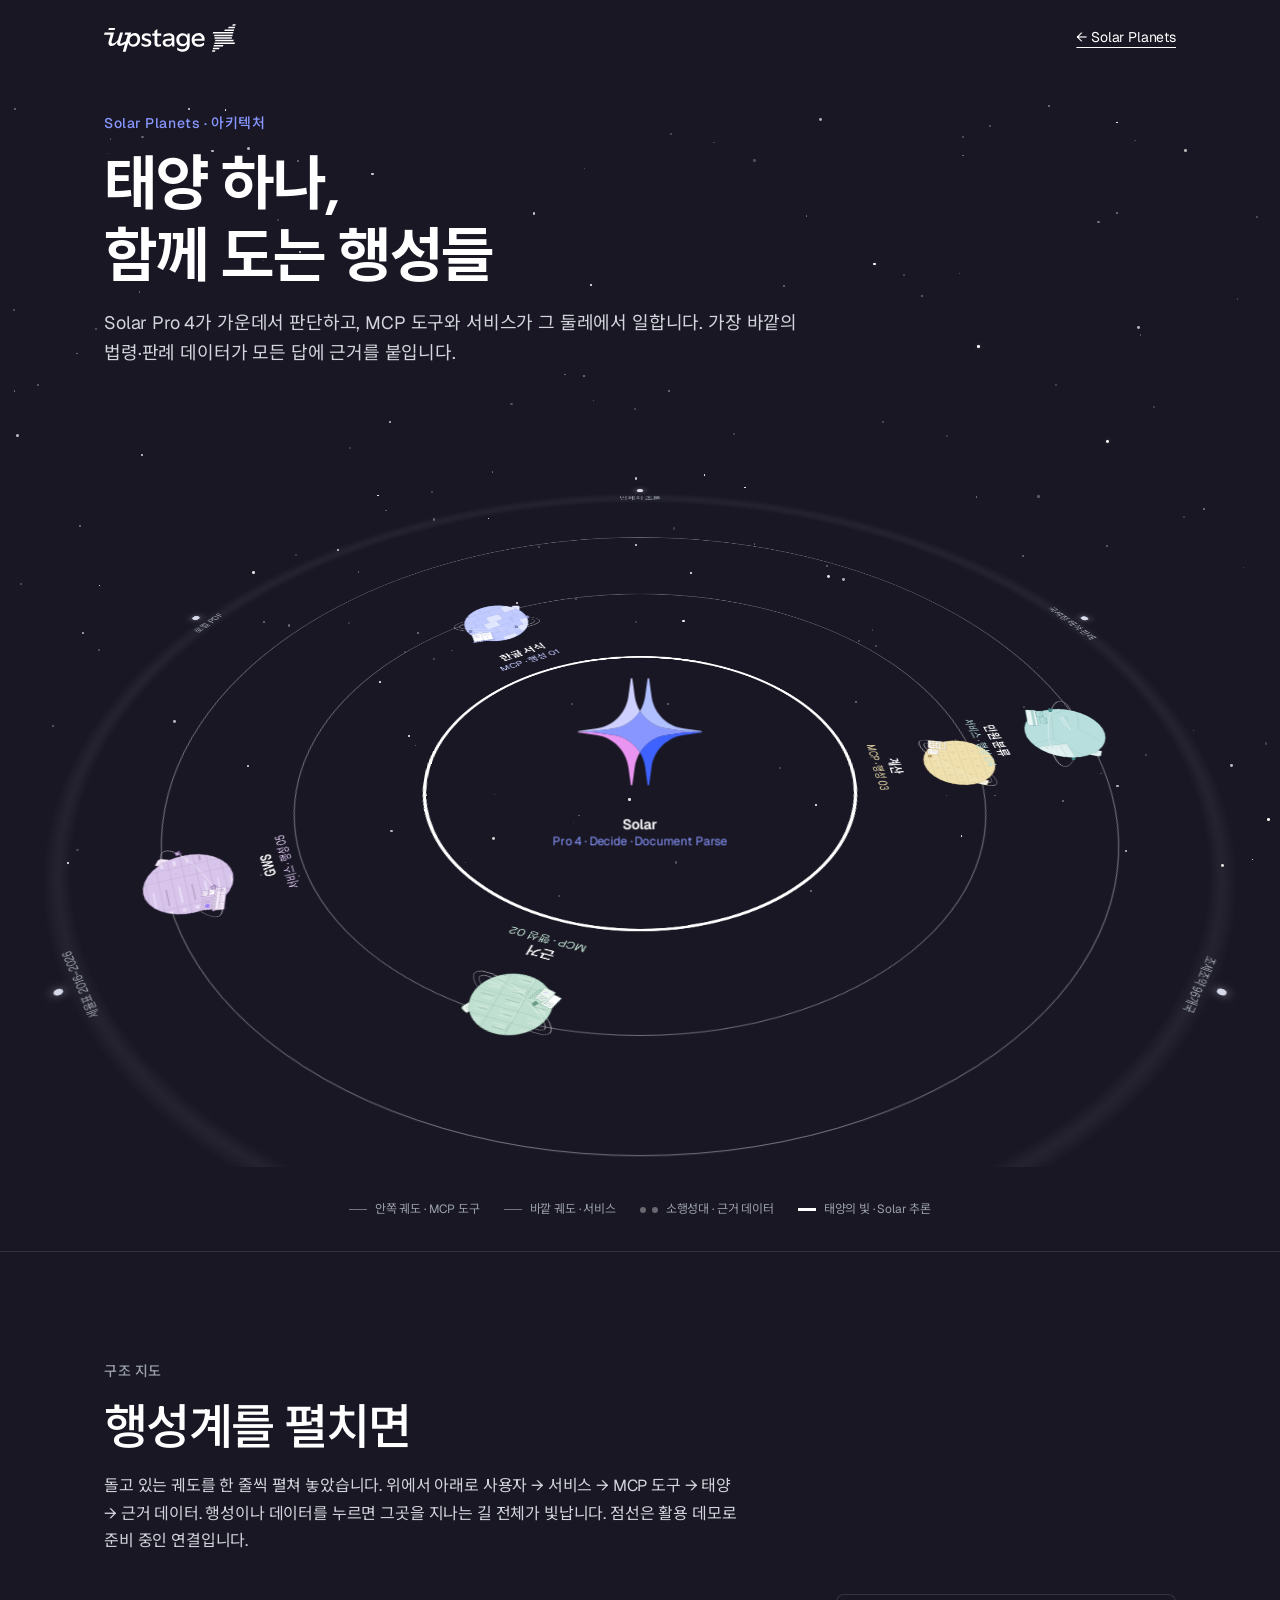
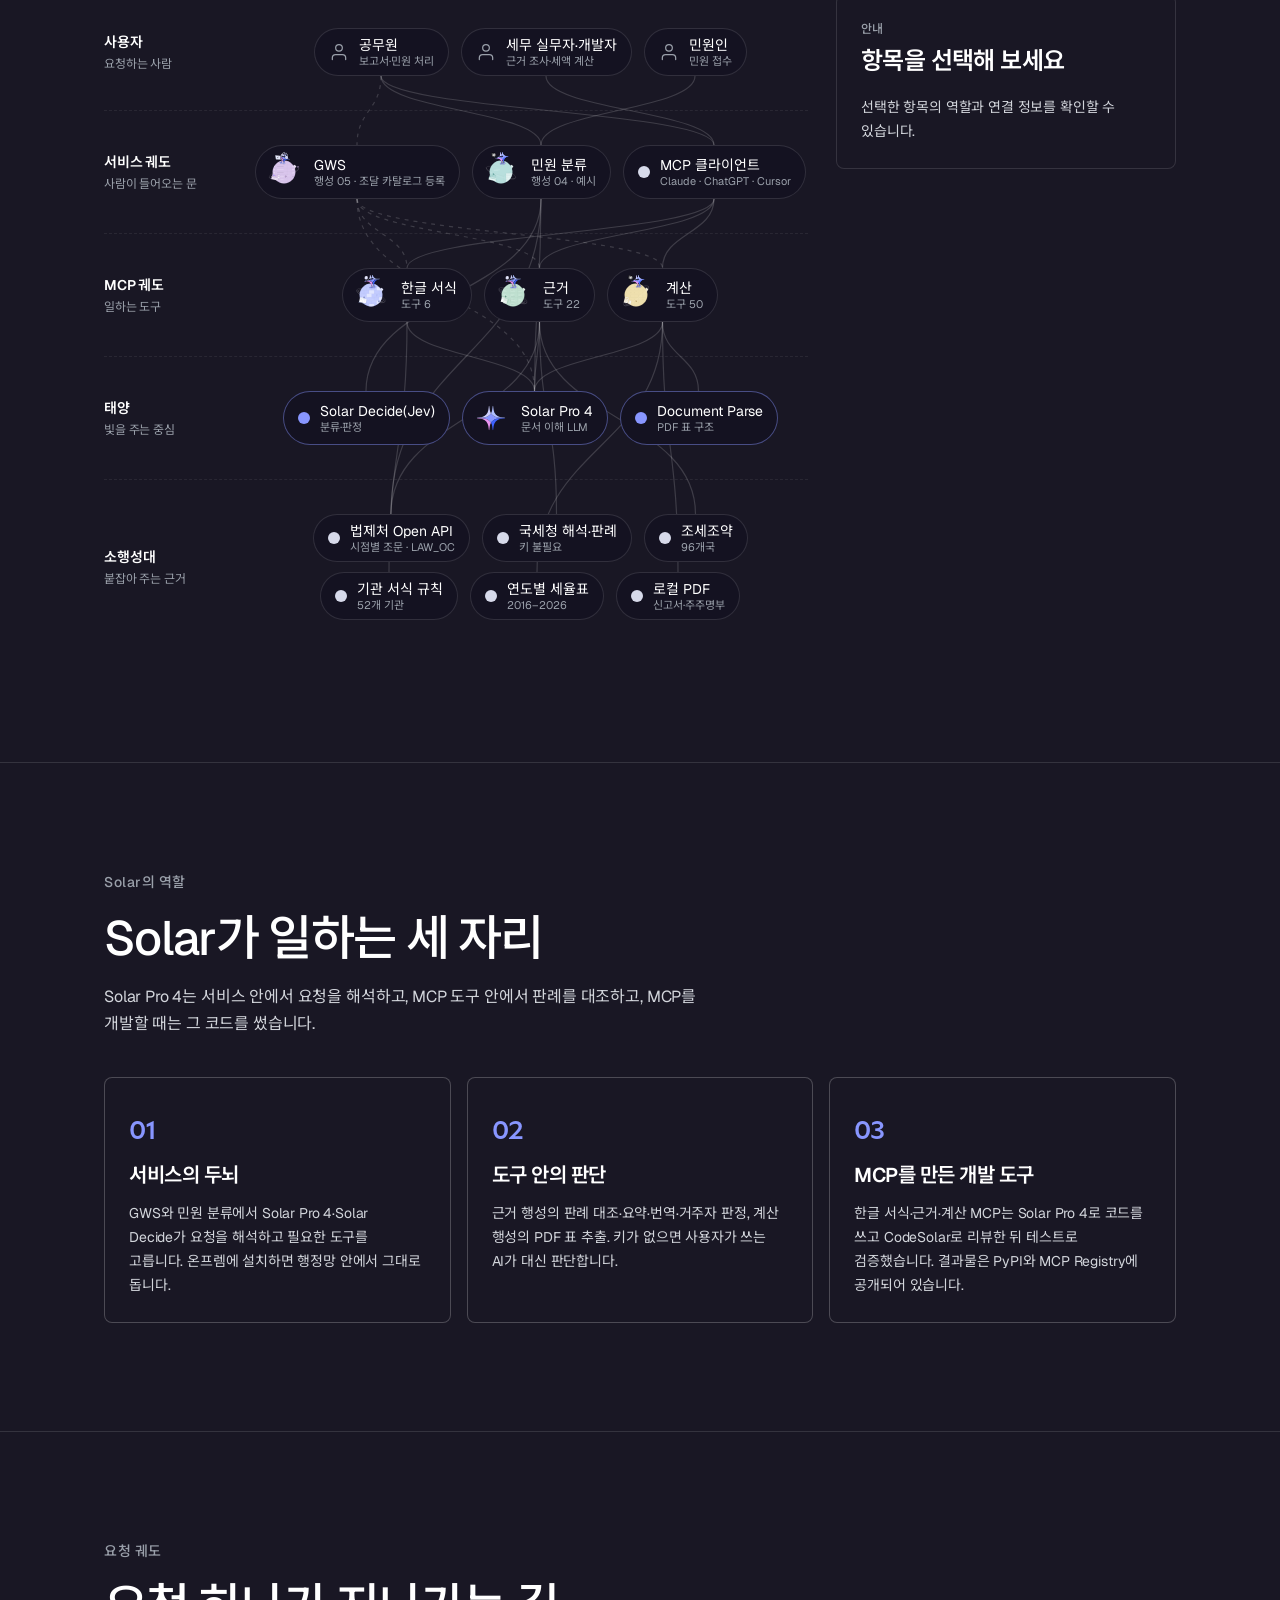
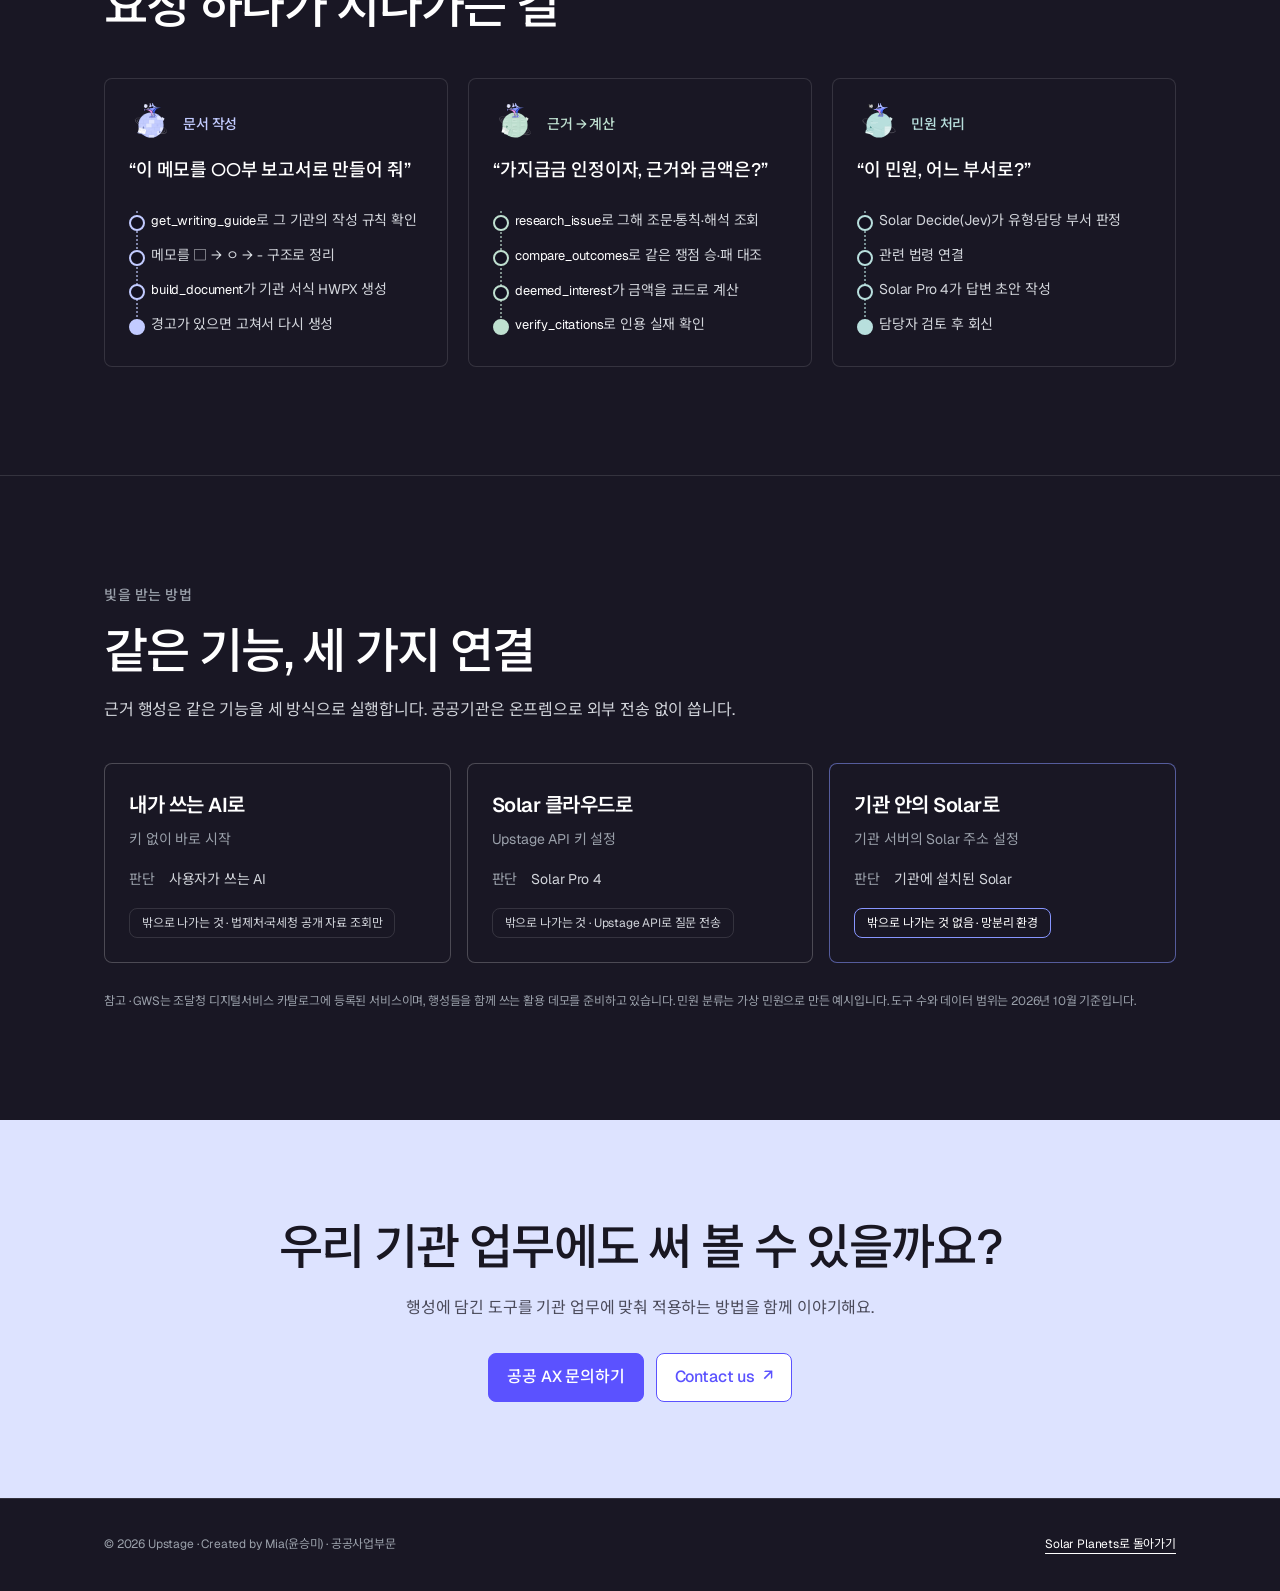
==== commit 18a16845: "Contact us link points to the Korean page (/ko/contact-us) Co-Authored-By: Claude Opus 5.5 <noreply@" ====
--- a/architecture.html
+++ b/architecture.html
@@ -280,7 +280,7 @@
 <p class="source">참고 · GWS는 조달청 디지털서비스 카탈로그에 등록된 서비스이며, 행성들을 함께 쓰는 활용 데모를 준비하고 있습니다. 민원 분류는 가상 민원으로 만든 예시입니다. 도구 수와 데이터 범위는 2026년 10월 기준입니다.</p>
 </div></section>
 
-<section class="contact-cta" aria-labelledby="contact-title"><div class="container contact-cta-inner"><h2 id="contact-title">우리 기관 업무에도 써 볼 수 있을까요?</h2><p>행성에 담긴 도구를 기관 업무에 맞춰 적용하는 방법을 함께 이야기해요.</p><div class="contact-cta-actions"><a class="button" href="mailto:seungmi.yoon@upstage.ai?subject=%5BSolar%20Planets%5D%20%EA%B3%B5%EA%B3%B5%20AX%20%EB%AC%B8%EC%9D%98" data-ds-focus>공공 AX 문의하기</a><a class="button is-secondary" href="https://www.upstage.ai/contact-us" target="_blank" rel="noopener" data-ds-focus>Contact us <span aria-hidden="true">↗</span><span class="sr-only"> (새 탭)</span></a></div></div></section></main><footer class="footer"><div class="container footer-inner"><p>© 2026 Upstage · Created by Mia(윤승미) · 공공사업부문</p><a class="text-link" href="index.html" data-ds-focus>Solar Planets로 돌아가기</a></div></footer>
+<section class="contact-cta" aria-labelledby="contact-title"><div class="container contact-cta-inner"><h2 id="contact-title">우리 기관 업무에도 써 볼 수 있을까요?</h2><p>행성에 담긴 도구를 기관 업무에 맞춰 적용하는 방법을 함께 이야기해요.</p><div class="contact-cta-actions"><a class="button" href="mailto:seungmi.yoon@upstage.ai?subject=%5BSolar%20Planets%5D%20%EA%B3%B5%EA%B3%B5%20AX%20%EB%AC%B8%EC%9D%98" data-ds-focus>공공 AX 문의하기</a><a class="button is-secondary" href="https://www.upstage.ai/ko/contact-us" target="_blank" rel="noopener" data-ds-focus>Contact us <span aria-hidden="true">↗</span><span class="sr-only"> (새 탭)</span></a></div></div></section></main><footer class="footer"><div class="container footer-inner"><p>© 2026 Upstage · Created by Mia(윤승미) · 공공사업부문</p><a class="text-link" href="index.html" data-ds-focus>Solar Planets로 돌아가기</a></div></footer>
 
 <script>
 (() => {
